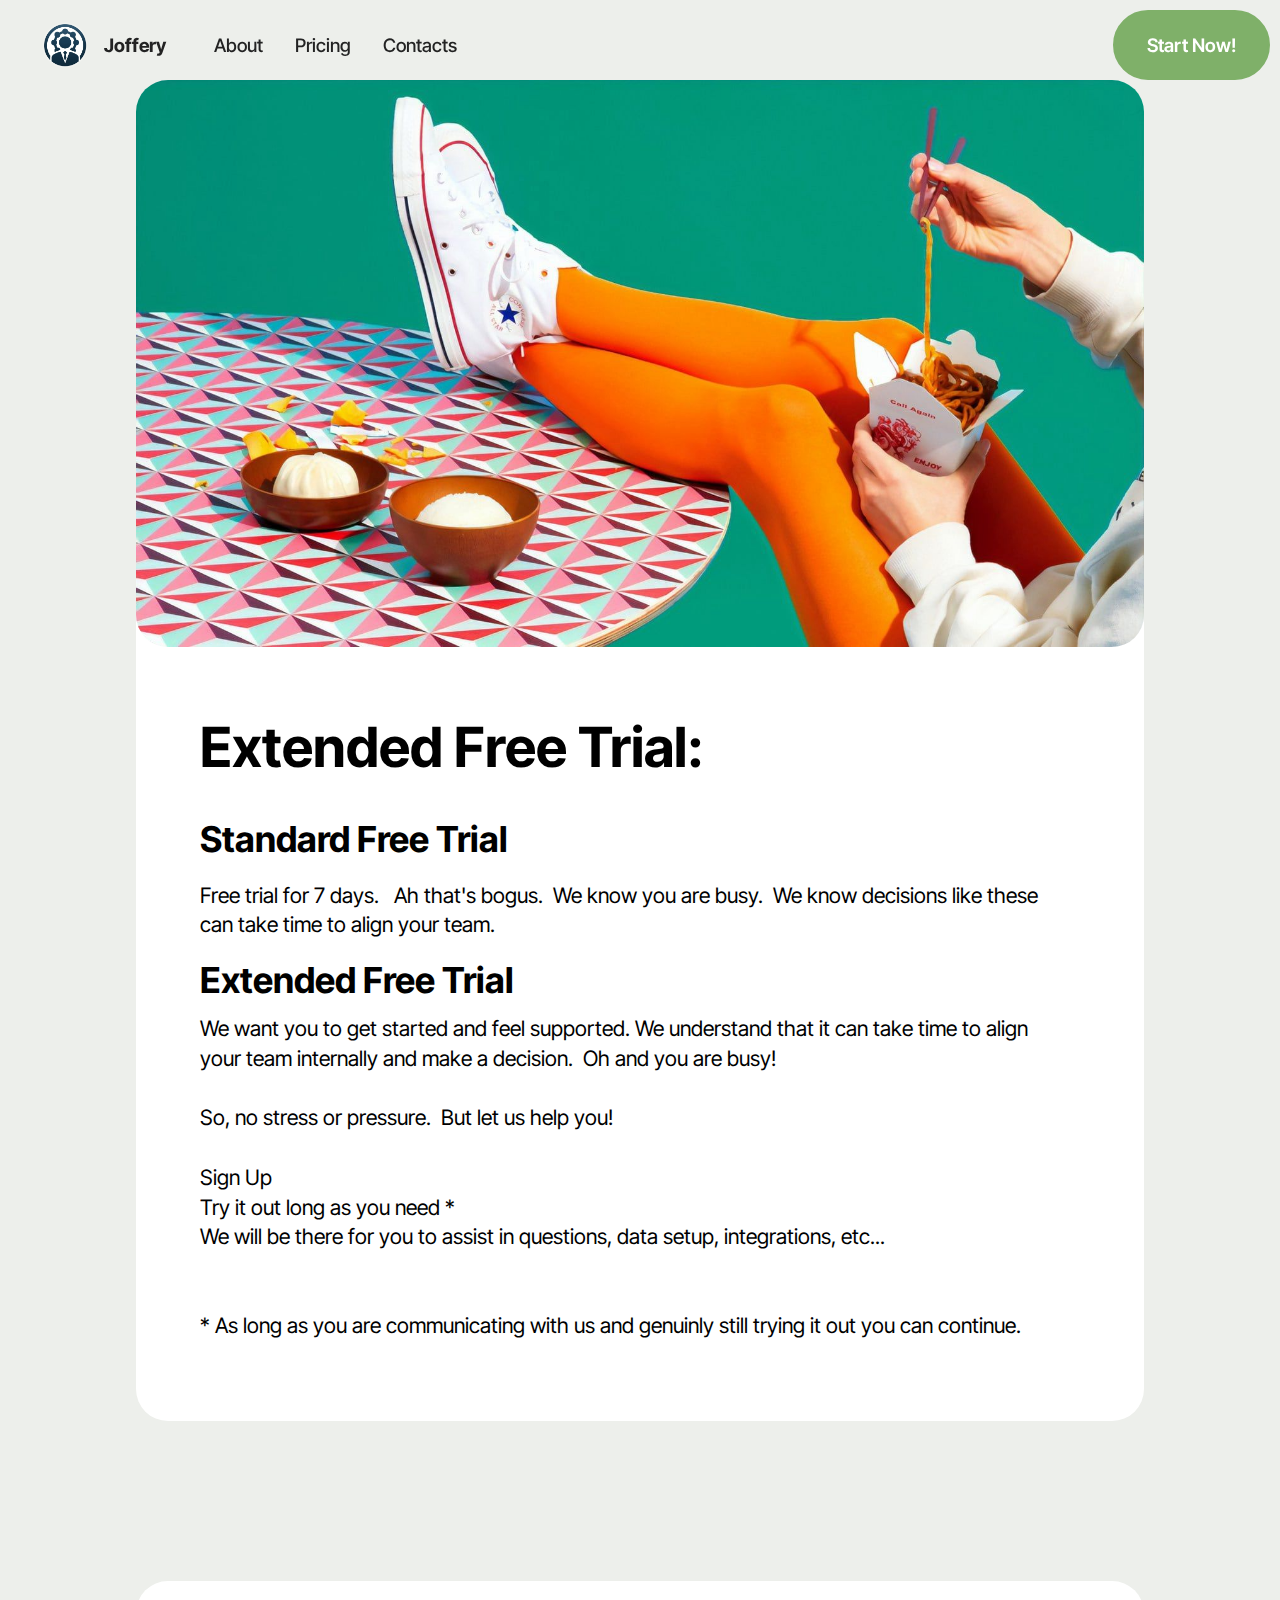
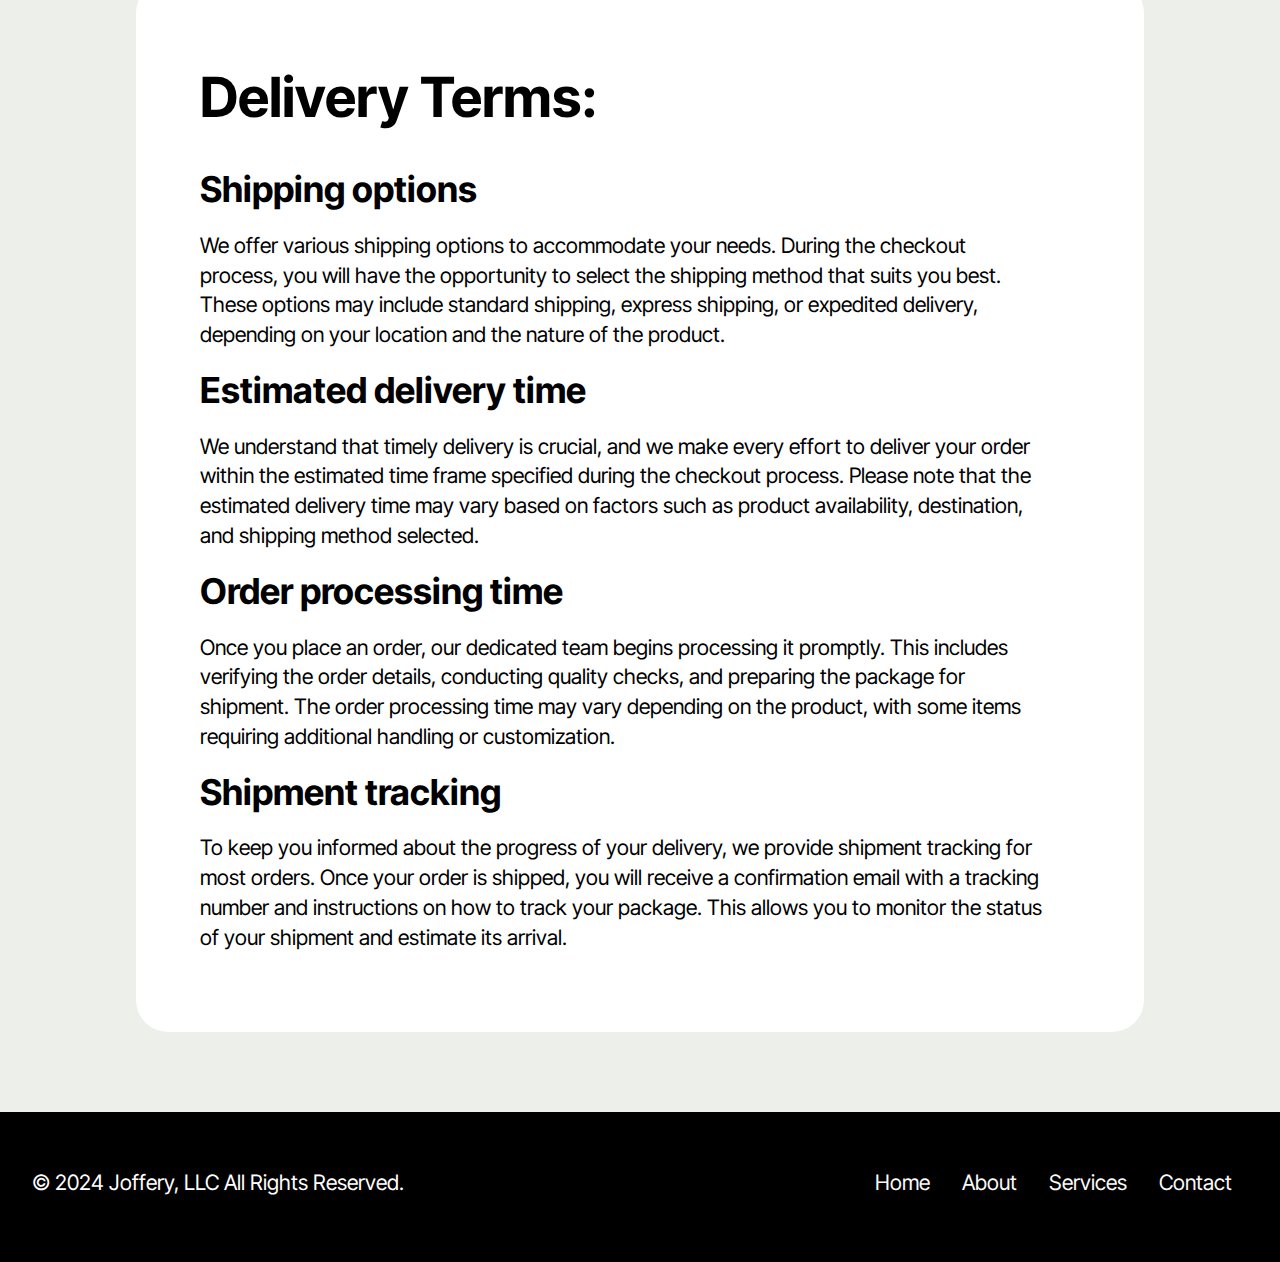
==== docs/page1.html @ 6529d85c "Initial updates" ====
<!DOCTYPE html>
<html  >
<head>
  <!-- Site made with Mobirise Website Builder v5.9.17, https://mobirise.com -->
  <meta charset="UTF-8">
  <meta http-equiv="X-UA-Compatible" content="IE=edge">
  <meta name="generator" content="Mobirise v5.9.17, mobirise.com">
  <meta name="viewport" content="width=device-width, initial-scale=1, minimum-scale=1">
  <link rel="shortcut icon" href="assets/images/dalle-2024-03-20-15.28.56-a-standalone-icon-for-joffery-a-bizops-platform-that-symbolizes-business-operations.-the-icon-should-be-simple-and-abstract-suitable-for-use-acros2.webp" type="image/x-icon">
  <meta name="description" content="">
  
  
  <title>ExtendedFreeTrial</title>
  <link rel="stylesheet" href="assets/web/assets/mobirise-icons2/mobirise2.css">
  <link rel="stylesheet" href="assets/bootstrap/css/bootstrap.min.css">
  <link rel="stylesheet" href="assets/bootstrap/css/bootstrap-grid.min.css">
  <link rel="stylesheet" href="assets/bootstrap/css/bootstrap-reboot.min.css">
  <link rel="stylesheet" href="assets/dropdown/css/style.css">
  <link rel="stylesheet" href="assets/theme/css/style.css">
  <link rel="preload" href="https://fonts.googleapis.com/css2?family=Inter+Tight:wght@400;700&display=swap&display=swap" as="style" onload="this.onload=null;this.rel='stylesheet'">
  <noscript><link rel="stylesheet" href="https://fonts.googleapis.com/css2?family=Inter+Tight:wght@400;700&display=swap&display=swap"></noscript>
  <link rel="preload" as="style" href="assets/mobirise/css/mbr-additional.css?v=NHfcPw"><link rel="stylesheet" href="assets/mobirise/css/mbr-additional.css?v=NHfcPw" type="text/css">

  
  
  

</head>
<body>
  
  <section data-bs-version="5.1" class="menu menu6 cid-u7oiiQqboV" once="menu" id="menu06-b">
	

	<nav class="navbar navbar-dropdown opacityScroll navbar-fixed-top navbar-expand-lg">
		<div class="container">
			<div class="navbar-brand">
				<span class="navbar-logo">
					<a href="https://joffery.com">
						<img src="assets/images/dalle-2024-03-20-15.28.56-a-standalone-icon-for-joffery-a-bizops-platform-that-symbolizes-business-operations.-the-icon-should-be-simple-and-abstract-suitable-for-use-acros2.webp" alt="Joffery" style="height: 2.9rem;">
					</a>
				</span>
				<span class="navbar-caption-wrap"><a class="navbar-caption text-black text-primary display-4" href="index.html">Joffery</a></span>
			</div>
			<button class="navbar-toggler" type="button" data-toggle="collapse" data-bs-toggle="collapse" data-target="#navbarSupportedContent" data-bs-target="#navbarSupportedContent" aria-controls="navbarNavAltMarkup" aria-expanded="false" aria-label="Toggle navigation">
				<div class="hamburger">
					<span></span>
					<span></span>
					<span></span>
					<span></span>
				</div>
			</button>
			<div class="collapse navbar-collapse opacityScroll" id="navbarSupportedContent">
				<ul class="navbar-nav nav-dropdown" data-app-modern-menu="true"><li class="nav-item">
						<a class="nav-link link text-black display-4" href="https://mobiri.se">About</a>
					</li>
					<li class="nav-item">
						<a class="nav-link link text-black text-primary display-4" href="index.html#pricing-cards-1-u77b7h7Nn2" aria-expanded="false">Pricing</a>
					</li>
					<li class="nav-item">
						<a class="nav-link link text-black display-4" href="https://mobiri.se">Contacts</a>
					</li></ul>
				
				<div class="navbar-buttons mbr-section-btn">
					<a class="btn btn-primary display-4" href="https://mobiri.se"> Start Now!</a>
				</div>
			</div>
		</div>
	</nav>
</section>

<section data-bs-version="5.1" class="article8 cid-u7FJ09YDfr" id="article08-d">
  

  
  
  <div class="container">
    <div class="row justify-content-center">
      <div class="card col-md-12 col-lg-10">
        <div class="card-wrapper">
          <div class="image-wrapper d-flex justify-content-center mb-4">
            <img src="assets/images/11.jpg" alt="Mobirise Website Builder">
          </div>
          <div class="card-content-text">
            <h3 class="card-title mbr-fonts-style mbr-white mt-3 mb-4 display-2">
            <strong>Extended Free Trial:</strong>
          </h3>
          <div class="row card-box align-left">
            <div class="item features-without-image col-12">
              <div class="item-wrapper">
                <h4 class="mbr-section-subtitle mbr-fonts-style mb-3 display-5">
                  <strong>Standard Free Trial</strong></h4>
                <p class="mbr-text mbr-fonts-style display-7">Free trial for 7 days.&nbsp; &nbsp;Ah that's bogus.&nbsp; We know you are busy.&nbsp; We know decisions like these can take time to align your team.</p>
              </div>
            </div>
            <div class="item features-without-image col-12">
              <div class="item-wrapper">
                <h4 class="mbr-section-subtitle mbr-fonts-style display-5">
                  <strong>Extended Free Trial</strong></h4>
                <p class="mbr-text mbr-fonts-style display-7">We want you to get started and feel supported. We understand that it can take time to align your team internally and make a decision.&nbsp; Oh and you are busy!<br><br>So, no stress or pressure.&nbsp; But let us help you!<br><br>Sign Up<br>Try it out long as you need *<br>We will be there for you to assist in questions, data setup, integrations, etc...<br><br><br>* As long as you are communicating with us and genuinly still trying it out you can continue.&nbsp;&nbsp;</p>
              </div>
            </div>
            

            
          </div>
          </div>
        </div>
      </div>
    </div>
  </div>
</section>

<section data-bs-version="5.1" class="article07 cid-u7FJb0TTSZ" id="article07-e">
  

  
  
  <div class="container">
    <div class="row justify-content-center">
      <div class="card col-md-12 col-lg-10">
        <div class="card-wrapper">
          <h3 class="card-title mbr-fonts-style mbr-white mt-3 mb-4 display-2">
            <strong>Delivery Terms:</strong>
          </h3>
          <div class="row card-box align-left">
            <div class="item features-without-image col-12">
              <div class="item-wrapper">
                <h4 class="mbr-section-subtitle mbr-fonts-style mb-3 display-5">
                  <strong>Shipping options</strong>
                </h4>
                <p class="mbr-text mbr-fonts-style display-7">
                  We offer various shipping options to accommodate your needs.
                  During the checkout process, you will have the opportunity to
                  select the shipping method that suits you best. These options
                  may include standard shipping, express shipping, or expedited
                  delivery, depending on your location and the nature of the
                  product.
                </p>
              </div>
            </div>
            <div class="item features-without-image col-12">
              <div class="item-wrapper">
                <h4 class="mbr-section-subtitle mbr-fonts-style mb-3 display-5">
                  <strong>Estimated delivery time</strong>
                </h4>
                <p class="mbr-text mbr-fonts-style display-7">
                  We understand that timely delivery is crucial, and we make
                  every effort to deliver your order within the estimated time
                  frame specified during the checkout process. Please note that
                  the estimated delivery time may vary based on factors such as
                  product availability, destination, and shipping method
                  selected.
                </p>
              </div>
            </div>
            <div class="item features-without-image col-12">
              <div class="item-wrapper">
                <h4 class="mbr-section-subtitle mbr-fonts-style mb-3 display-5">
                  <strong>Order processing time</strong>
                </h4>
                <p class="mbr-text mbr-fonts-style display-7">
                  Once you place an order, our dedicated team begins processing
                  it promptly. This includes verifying the order details,
                  conducting quality checks, and preparing the package for
                  shipment. The order processing time may vary depending on the
                  product, with some items requiring additional handling or
                  customization.
                </p>
              </div>
            </div>
            <div class="item features-without-image col-12">
              <div class="item-wrapper">
                <h4 class="mbr-section-subtitle mbr-fonts-style mb-3 display-5">
                  <strong>Shipment tracking</strong>
                </h4>
                <p class="mbr-text mbr-fonts-style display-7">
                  To keep you informed about the progress of your delivery, we
                  provide shipment tracking for most orders. Once your order is
                  shipped, you will receive a confirmation email with a tracking
                  number and instructions on how to track your package. This
                  allows you to monitor the status of your shipment and estimate
                  its arrival.
                </p>
              </div>
            </div>
          </div>
          
        </div>
      </div>
    </div>
  </div>
</section>

<section data-bs-version="5.1" class="footer2 cid-u77b7h9HbF" once="footers" id="footer02-c">
    

    
    

    <div class="container">
        <div class="row">
            <div class="col-12 col-lg-6 center mt-2 mb-3">
                <p class="mbr-fonts-style copyright mb-0 display-7">© 2024 Joffery, LLC All Rights Reserved.</p>
            </div>
            <div class="col-12 col-lg-6 center">
                <div class="row-links mt-2 mb-3">
                    <ul class="row-links-soc">
                        
                        
                        
                        
                    <li class="row-links-soc-item mbr-fonts-style display-7">
                            <a href="#" class="text-white">Home</a>
                        </li><li class="row-links-soc-item mbr-fonts-style display-7">
                            <a href="#" class="text-white">About</a>
                        </li><li class="row-links-soc-item mbr-fonts-style display-7">
                            <a href="#" class="text-white">Services</a>
                        </li><li class="row-links-soc-item mbr-fonts-style display-7">
                            <a href="#" class="text-white">Contact</a>
                        </li></ul>
                </div>
            </div>
        </div>
    </div>
</section>


<script src="assets/bootstrap/js/bootstrap.bundle.min.js"></script>
  <script src="assets/smoothscroll/smooth-scroll.js"></script>
  <script src="assets/ytplayer/index.js"></script>
  <script src="assets/dropdown/js/navbar-dropdown.js"></script>
  <script src="assets/theme/js/script.js"></script>
  
  
  

</body>
</html>
---- docs/assets/web/assets/mobirise-icons2/mobirise2.css ----
@font-face {
  font-family: 'Moririse2';
  font-display: swap;
  src:  url('mobirise2.eot?f2bix4');
  src:  url('mobirise2.eot?f2bix4#iefix') format('embedded-opentype'),
    url('mobirise2.ttf?f2bix4') format('truetype'),
    url('mobirise2.woff?f2bix4') format('woff'),
    url('mobirise2.svg?f2bix4#mobirise2') format('svg');
  font-weight: normal;
  font-style: normal;
}

[class^="mobi-"], [class*=" mobi-"] {
  /* use !important to prevent issues with browser extensions that change fonts */
  font-family: 'Moririse2' !important;
  speak: none;
  font-style: normal;
  font-weight: normal;
  font-variant: normal;
  text-transform: none;
  line-height: 1;

  /* Better Font Rendering =========== */
  -webkit-font-smoothing: antialiased;
  -moz-osx-font-smoothing: grayscale;
}

.mobi-mbri-add-submenu:before {
  content: "\e900";
}
.mobi-mbri-alert:before {
  content: "\e901";
}
.mobi-mbri-align-center:before {
  content: "\e902";
}
.mobi-mbri-align-justify:before {
  content: "\e903";
}
.mobi-mbri-align-left:before {
  content: "\e904";
}
.mobi-mbri-align-right:before {
  content: "\e905";
}
.mobi-mbri-android:before {
  content: "\e906";
}
.mobi-mbri-apple:before {
  content: "\e907";
}
.mobi-mbri-arrow-down:before {
  content: "\e908";
}
.mobi-mbri-arrow-next:before {
  content: "\e909";
}
.mobi-mbri-arrow-prev:before {
  content: "\e90a";
}
.mobi-mbri-arrow-up:before {
  content: "\e90b";
}
.mobi-mbri-bold:before {
  content: "\e90c";
}
.mobi-mbri-bookmark:before {
  content: "\e90d";
}
.mobi-mbri-bootstrap:before {
  content: "\e90e";
}
.mobi-mbri-briefcase:before {
  content: "\e90f";
}
.mobi-mbri-browse:before {
  content: "\e910";
}
.mobi-mbri-bulleted-list:before {
  content: "\e911";
}
.mobi-mbri-calendar:before {
  content: "\e912";
}
.mobi-mbri-camera:before {
  content: "\e913";
}
.mobi-mbri-cart-add:before {
  content: "\e914";
}
.mobi-mbri-cart-full:before {
  content: "\e915";
}
.mobi-mbri-cash:before {
  content: "\e916";
}
.mobi-mbri-change-style:before {
  content: "\e917";
}
.mobi-mbri-chat:before {
  content: "\e918";
}
.mobi-mbri-clock:before {
  content: "\e919";
}
.mobi-mbri-close:before {
  content: "\e91a";
}
.mobi-mbri-cloud:before {
  content: "\e91b";
}
.mobi-mbri-code:before {
  content: "\e91c";
}
.mobi-mbri-contact-form:before {
  content: "\e91d";
}
.mobi-mbri-credit-card:before {
  content: "\e91e";
}
.mobi-mbri-cursor-click:before {
  content: "\e91f";
}
.mobi-mbri-cust-feedback:before {
  content: "\e920";
}
.mobi-mbri-database:before {
  content: "\e921";
}
.mobi-mbri-delivery:before {
  content: "\e922";
}
.mobi-mbri-desktop:before {
  content: "\e923";
}
.mobi-mbri-devices:before {
  content: "\e924";
}
.mobi-mbri-down:before {
  content: "\e925";
}
.mobi-mbri-download-2:before {
  content: "\e926";
}
.mobi-mbri-download:before {
  content: "\e927";
}
.mobi-mbri-drag-n-drop-2:before {
  content: "\e928";
}
.mobi-mbri-drag-n-drop:before {
  content: "\e929";
}
.mobi-mbri-edit-2:before {
  content: "\e92a";
}
.mobi-mbri-edit:before {
  content: "\e92b";
}
.mobi-mbri-error:before {
  content: "\e92c";
}
.mobi-mbri-extension:before {
  content: "\e92d";
}
.mobi-mbri-features:before {
  content: "\e92e";
}
.mobi-mbri-file:before {
  content: "\e92f";
}
.mobi-mbri-flag:before {
  content: "\e930";
}
.mobi-mbri-folder:before {
  content: "\e931";
}
.mobi-mbri-gift:before {
  content: "\e932";
}
.mobi-mbri-github:before {
  content: "\e933";
}
.mobi-mbri-globe-2:before {
  content: "\e934";
}
.mobi-mbri-globe:before {
  content: "\e935";
}
.mobi-mbri-growing-chart:before {
  content: "\e936";
}
.mobi-mbri-hearth:before {
  content: "\e937";
}
.mobi-mbri-help:before {
  content: "\e938";
}
.mobi-mbri-home:before {
  content: "\e939";
}
.mobi-mbri-hot-cup:before {
  content: "\e93a";
}
.mobi-mbri-idea:before {
  content: "\e93b";
}
.mobi-mbri-image-gallery:before {
  content: "\e93c";
}
.mobi-mbri-image-slider:before {
  content: "\e93d";
}
.mobi-mbri-info:before {
  content: "\e93e";
}
.mobi-mbri-italic:before {
  content: "\e93f";
}
.mobi-mbri-key:before {
  content: "\e940";
}
.mobi-mbri-laptop:before {
  content: "\e941";
}
.mobi-mbri-layers:before {
  content: "\e942";
}
.mobi-mbri-left-right:before {
  content: "\e943";
}
.mobi-mbri-left:before {
  content: "\e944";
}
.mobi-mbri-letter:before {
  content: "\e945";
}
.mobi-mbri-like:before {
  content: "\e946";
}
.mobi-mbri-link:before {
  content: "\e947";
}
.mobi-mbri-lock:before {
  content: "\e948";
}
.mobi-mbri-login:before {
  content: "\e949";
}
.mobi-mbri-logout:before {
  content: "\e94a";
}
.mobi-mbri-magic-stick:before {
  content: "\e94b";
}
.mobi-mbri-map-pin:before {
  content: "\e94c";
}
.mobi-mbri-menu:before {
  content: "\e94d";
}
.mobi-mbri-mobile-2:before {
  content: "\e94e";
}
.mobi-mbri-mobile-horizontal:before {
  content: "\e94f";
}
.mobi-mbri-mobile:before {
  content: "\e950";
}
.mobi-mbri-mobirise:before {
  content: "\e951";
}
.mobi-mbri-more-horizontal:before {
  content: "\e952";
}
.mobi-mbri-more-vertical:before {
  content: "\e953";
}
.mobi-mbri-music:before {
  content: "\e954";
}
.mobi-mbri-new-file:before {
  content: "\e955";
}
.mobi-mbri-numbered-list:before {
  content: "\e956";
}
.mobi-mbri-opened-folder:before {
  content: "\e957";
}
.mobi-mbri-pages:before {
  content: "\e958";
}
.mobi-mbri-paper-plane:before {
  content: "\e959";
}
.mobi-mbri-paperclip:before {
  content: "\e95a";
}
.mobi-mbri-phone:before {
  content: "\e95b";
}
.mobi-mbri-photo:before {
  content: "\e95c";
}
.mobi-mbri-photos:before {
  content: "\e95d";
}
.mobi-mbri-pin:before {
  content: "\e95e";
}
.mobi-mbri-play:before {
  content: "\e95f";
}
.mobi-mbri-plus:before {
  content: "\e960";
}
.mobi-mbri-preview:before {
  content: "\e961";
}
.mobi-mbri-print:before {
  content: "\e962";
}
.mobi-mbri-protect:before {
  content: "\e963";
}
.mobi-mbri-question:before {
  content: "\e964";
}
.mobi-mbri-quote-left:before {
  content: "\e965";
}
.mobi-mbri-quote-right:before {
  content: "\e966";
}
.mobi-mbri-redo:before {
  content: "\e967";
}
.mobi-mbri-refresh:before {
  content: "\e968";
}
.mobi-mbri-responsive-2:before {
  content: "\e969";
}
.mobi-mbri-responsive:before {
  content: "\e96a";
}
.mobi-mbri-right:before {
  content: "\e96b";
}
.mobi-mbri-rocket:before {
  content: "\e96c";
}
.mobi-mbri-sad-face:before {
  content: "\e96d";
}
.mobi-mbri-sale:before {
  content: "\e96e";
}
.mobi-mbri-save:before {
  content: "\e96f";
}
.mobi-mbri-search:before {
  content: "\e970";
}
.mobi-mbri-setting-2:before {
  content: "\e971";
}
.mobi-mbri-setting-3:before {
  content: "\e972";
}
.mobi-mbri-setting:before {
  content: "\e973";
}
.mobi-mbri-share:before {
  content: "\e974";
}
.mobi-mbri-shopping-bag:before {
  content: "\e975";
}
.mobi-mbri-shopping-basket:before {
  content: "\e976";
}
.mobi-mbri-shopping-cart:before {
  content: "\e977";
}
.mobi-mbri-sites:before {
  content: "\e978";
}
.mobi-mbri-smile-face:before {
  content: "\e979";
}
.mobi-mbri-speed:before {
  content: "\e97a";
}
.mobi-mbri-star:before {
  content: "\e97b";
}
.mobi-mbri-success:before {
  content: "\e97c";
}
.mobi-mbri-sun:before {
  content: "\e97d";
}
.mobi-mbri-sun2:before {
  content: "\e97e";
}
.mobi-mbri-tablet-vertical:before {
  content: "\e97f";
}
.mobi-mbri-tablet:before {
  content: "\e980";
}
.mobi-mbri-target:before {
  content: "\e981";
}
.mobi-mbri-timer:before {
  content: "\e982";
}
.mobi-mbri-to-ftp:before {
  content: "\e983";
}
.mobi-mbri-to-local-drive:before {
  content: "\e984";
}
.mobi-mbri-touch-swipe:before {
  content: "\e985";
}
.mobi-mbri-touch:before {
  content: "\e986";
}
.mobi-mbri-trash:before {
  content: "\e987";
}
.mobi-mbri-underline:before {
  content: "\e988";
}
.mobi-mbri-undo:before {
  content: "\e989";
}
.mobi-mbri-unlink:before {
  content: "\e98a";
}
.mobi-mbri-unlock:before {
  content: "\e98b";
}
.mobi-mbri-up-down:before {
  content: "\e98c";
}
.mobi-mbri-up:before {
  content: "\e98d";
}
.mobi-mbri-update:before {
  content: "\e98e";
}
.mobi-mbri-upload-2:before {
  content: "\e98f";
}
.mobi-mbri-upload:before {
  content: "\e990";
}
.mobi-mbri-user-2:before {
  content: "\e991";
}
.mobi-mbri-user:before {
  content: "\e992";
}
.mobi-mbri-users:before {
  content: "\e993";
}
.mobi-mbri-video-play:before {
  content: "\e994";
}
.mobi-mbri-video:before {
  content: "\e995";
}
.mobi-mbri-watch:before {
  content: "\e996";
}
.mobi-mbri-website-theme-2:before {
  content: "\e997";
}
.mobi-mbri-website-theme:before {
  content: "\e998";
}
.mobi-mbri-wifi:before {
  content: "\e999";
}
.mobi-mbri-windows:before {
  content: "\e99a";
}
.mobi-mbri-zoom-in:before {
  content: "\e99b";
}
.mobi-mbri-zoom-out:before {
  content: "\e99c";
}
---- docs/assets/dropdown/css/style.css ----
.navbar-dropdown {
  left: 0;
  padding: 0;
  position: absolute;
  right: 0;
  top: 0;
  transition: all 0.45s ease;
  z-index: 1030;
  background: #282828; }
  .navbar-dropdown .navbar-logo {
    margin-right: 0.8rem;
    transition: margin 0.3s ease-in-out;
    vertical-align: middle; }
    .navbar-dropdown .navbar-logo img {
      height: 3.125rem;
      transition: all 0.3s ease-in-out; }
    .navbar-dropdown .navbar-logo.mbr-iconfont {
      font-size: 3.125rem;
      line-height: 3.125rem; }
  .navbar-dropdown .navbar-caption {
    font-weight: 700;
    white-space: normal;
    vertical-align: -4px;
    line-height: 3.125rem !important; }
    .navbar-dropdown .navbar-caption, .navbar-dropdown .navbar-caption:hover {
      color: inherit;
      text-decoration: none; }
  .navbar-dropdown .mbr-iconfont + .navbar-caption {
    vertical-align: -1px; }
  .navbar-dropdown.navbar-fixed-top {
    position: fixed; }
  .navbar-dropdown .navbar-brand span {
    vertical-align: -4px; }
  .navbar-dropdown.bg-color.transparent {
    background: none; }
  .navbar-dropdown.navbar-short .navbar-brand {
    padding: 0.625rem 0; }
    .navbar-dropdown.navbar-short .navbar-brand span {
      vertical-align: -1px; }
  .navbar-dropdown.navbar-short .navbar-caption {
    line-height: 2.375rem !important;
    vertical-align: -2px; }
  .navbar-dropdown.navbar-short .navbar-logo {
    margin-right: 0.5rem; }
    .navbar-dropdown.navbar-short .navbar-logo img {
      height: 2.375rem; }
    .navbar-dropdown.navbar-short .navbar-logo.mbr-iconfont {
      font-size: 2.375rem;
      line-height: 2.375rem; }
  .navbar-dropdown.navbar-short .mbr-table-cell {
    height: 3.625rem; }
  .navbar-dropdown .navbar-close {
    left: 0.6875rem;
    position: fixed;
    top: 0.75rem;
    z-index: 1000; }
  .navbar-dropdown .hamburger-icon {
    content: "";
    display: inline-block;
    vertical-align: middle;
    width: 16px;
    -webkit-box-shadow: 0 -6px 0 1px #282828,0 0 0 1px #282828,0 6px 0 1px #282828;
    -moz-box-shadow: 0 -6px 0 1px #282828,0 0 0 1px #282828,0 6px 0 1px #282828;
    box-shadow: 0 -6px 0 1px #282828,0 0 0 1px #282828,0 6px 0 1px #282828; }

.dropdown-menu .dropdown-toggle[data-toggle="dropdown-submenu"]::after {
  border-bottom: 0.35em solid transparent;
  border-left: 0.35em solid;
  border-right: 0;
  border-top: 0.35em solid transparent;
  margin-left: 0.3rem; }

.dropdown-menu .dropdown-item:focus {
  outline: 0; }

.nav-dropdown {
  font-size: 0.75rem;
  font-weight: 500;
  height: auto !important; }
  .nav-dropdown .nav-btn {
    padding-left: 1rem; }
  .nav-dropdown .link {
    margin: .667em 1.667em;
    font-weight: 500;
    padding: 0;
    transition: color .2s ease-in-out; }
    .nav-dropdown .link.dropdown-toggle {
      margin-right: 2.583em; }
      .nav-dropdown .link.dropdown-toggle::after {
        margin-left: .25rem;
        border-top: 0.35em solid;
        border-right: 0.35em solid transparent;
        border-left: 0.35em solid transparent;
        border-bottom: 0; }
      .nav-dropdown .link.dropdown-toggle[aria-expanded="true"] {
        margin: 0;
        padding: 0.667em 3.263em  0.667em 1.667em; }
  .nav-dropdown .link::after,
  .nav-dropdown .dropdown-item::after {
    color: inherit; }
  .nav-dropdown .btn {
    font-size: 0.75rem;
    font-weight: 700;
    letter-spacing: 0;
    margin-bottom: 0;
    padding-left: 1.25rem;
    padding-right: 1.25rem; }
  .nav-dropdown .dropdown-menu {
    border-radius: 0;
    border: 0;
    left: 0;
    margin: 0;
    padding-bottom: 1.25rem;
    padding-top: 1.25rem;
    position: relative; }
  .nav-dropdown .dropdown-submenu {
    margin-left: 0.125rem;
    top: 0; }
  .nav-dropdown .dropdown-item {
    font-weight: 500;
    line-height: 2;
    padding: 0.3846em 4.615em 0.3846em 1.5385em;
    position: relative;
    transition: color .2s ease-in-out, background-color .2s ease-in-out; }
    .nav-dropdown .dropdown-item::after {
      margin-top: -0.3077em;
      position: absolute;
      right: 1.1538em;
      top: 50%; }
    .nav-dropdown .dropdown-item:focus, .nav-dropdown .dropdown-item:hover {
      background: none; }

@media (max-width: 767px) {
  .nav-dropdown.navbar-toggleable-sm {
    bottom: 0;
    display: none;
    left: 0;
    overflow-x: hidden;
    position: fixed;
    top: 0;
    transform: translateX(-100%);
    -ms-transform: translateX(-100%);
    -webkit-transform: translateX(-100%);
    width: 18.75rem;
    z-index: 999; } }
.nav-dropdown.navbar-toggleable-xl {
  bottom: 0;
  display: none;
  left: 0;
  overflow-x: hidden;
  position: fixed;
  top: 0;
  transform: translateX(-100%);
  -ms-transform: translateX(-100%);
  -webkit-transform: translateX(-100%);
  width: 18.75rem;
  z-index: 999; }

.nav-dropdown-sm {
  display: block !important;
  overflow-x: hidden;
  overflow: auto;
  padding-top: 3.875rem; }
  .nav-dropdown-sm::after {
    content: "";
    display: block;
    height: 3rem;
    width: 100%; }
  .nav-dropdown-sm.collapse.in ~ .navbar-close {
    display: block !important; }
  .nav-dropdown-sm.collapsing, .nav-dropdown-sm.collapse.in {
    transform: translateX(0);
    -ms-transform: translateX(0);
    -webkit-transform: translateX(0);
    transition: all 0.25s ease-out;
    -webkit-transition: all 0.25s ease-out;
    background: #282828; }
  .nav-dropdown-sm.collapsing[aria-expanded="false"] {
    transform: translateX(-100%);
    -ms-transform: translateX(-100%);
    -webkit-transform: translateX(-100%); }
  .nav-dropdown-sm .nav-item {
    display: block;
    margin-left: 0 !important;
    padding-left: 0; }
  .nav-dropdown-sm .link,
  .nav-dropdown-sm .dropdown-item {
    border-top: 1px dotted rgba(255, 255, 255, 0.1);
    font-size: 0.8125rem;
    line-height: 1.6;
    margin: 0 !important;
    padding: 0.875rem 2.4rem 0.875rem 1.5625rem !important;
    position: relative;
    white-space: normal; }
    .nav-dropdown-sm .link:focus, .nav-dropdown-sm .link:hover,
    .nav-dropdown-sm .dropdown-item:focus,
    .nav-dropdown-sm .dropdown-item:hover {
      background: rgba(0, 0, 0, 0.2) !important;
      color: #c0a375; }
  .nav-dropdown-sm .nav-btn {
    position: relative;
    padding: 1.5625rem 1.5625rem 0 1.5625rem; }
    .nav-dropdown-sm .nav-btn::before {
      border-top: 1px dotted rgba(255, 255, 255, 0.1);
      content: "";
      left: 0;
      position: absolute;
      top: 0;
      width: 100%; }
    .nav-dropdown-sm .nav-btn + .nav-btn {
      padding-top: 0.625rem; }
      .nav-dropdown-sm .nav-btn + .nav-btn::before {
        display: none; }
  .nav-dropdown-sm .btn {
    padding: 0.625rem 0; }
  .nav-dropdown-sm .dropdown-toggle[data-toggle="dropdown-submenu"]::after {
    margin-left: .25rem;
    border-top: 0.35em solid;
    border-right: 0.35em solid transparent;
    border-left: 0.35em solid transparent;
    border-bottom: 0; }
  .nav-dropdown-sm .dropdown-toggle[data-toggle="dropdown-submenu"][aria-expanded="true"]::after {
    border-top: 0;
    border-right: 0.35em solid transparent;
    border-left: 0.35em solid transparent;
    border-bottom: 0.35em solid; }
  .nav-dropdown-sm .dropdown-menu {
    margin: 0;
    padding: 0;
    position: relative;
    top: 0;
    left: 0;
    width: 100%;
    border: 0;
    float: none;
    border-radius: 0;
    background: none; }
  .nav-dropdown-sm .dropdown-submenu {
    left: 100%;
    margin-left: 0.125rem;
    margin-top: -1.25rem;
    top: 0; }

.navbar-toggleable-sm .nav-dropdown .dropdown-menu {
  position: absolute; }

.navbar-toggleable-sm .nav-dropdown .dropdown-submenu {
  left: 100%;
  margin-left: 0.125rem;
  margin-top: -1.25rem;
  top: 0; }

.navbar-toggleable-sm.opened .nav-dropdown .dropdown-menu {
  position: relative; }

.navbar-toggleable-sm.opened .nav-dropdown .dropdown-submenu {
  left: 0;
  margin-left: 00rem;
  margin-top: 0rem;
  top: 0; }

.is-builder .nav-dropdown.collapsing {
  transition: none !important; }
---- docs/assets/theme/css/style.css ----
@charset "UTF-8";
section {
  background-color: #ffffff;
}

body {
  font-style: normal;
  line-height: 1.5;
  font-weight: 400;
  color: #232323;
  position: relative;
}

button {
  background-color: transparent;
  border-color: transparent;
}

.embla__button,
.carousel-control {
  background-color: #edefea !important;
  opacity: 0.8 !important;
  color: #464845 !important;
  border-color: #edefea !important;
}

.carousel .close,
.modalWindow .close {
  background-color: #edefea !important;
  color: #464845 !important;
  border-color: #edefea !important;
  opacity: 0.8 !important;
}

.carousel .close:hover,
.modalWindow .close:hover {
  opacity: 1 !important;
}

.carousel-indicators li {
  background-color: #edefea !important;
  border: 2px solid #464845 !important;
}

.carousel-indicators li:hover,
.carousel-indicators li:active {
  opacity: 0.8 !important;
}

.embla__button:hover,
.carousel-control:hover {
  background-color: #edefea !important;
  opacity: 1 !important;
}

.modalWindow-video-container {
  height: 80%;
}

section,
.container,
.container-fluid {
  position: relative;
  word-wrap: break-word;
}

a.mbr-iconfont:hover {
  text-decoration: none;
}

.article .lead p,
.article .lead ul,
.article .lead ol,
.article .lead pre,
.article .lead blockquote {
  margin-bottom: 0;
}

a {
  font-style: normal;
  font-weight: 400;
  cursor: pointer;
}
a, a:hover {
  text-decoration: none;
}

.mbr-section-title {
  font-style: normal;
  line-height: 1.3;
}

.mbr-section-subtitle {
  line-height: 1.3;
}

.mbr-text {
  font-style: normal;
  line-height: 1.7;
}

h1,
h2,
h3,
h4,
h5,
h6,
.display-1,
.display-2,
.display-4,
.display-5,
.display-7,
span,
p,
a {
  line-height: 1;
  word-break: break-word;
  word-wrap: break-word;
  font-weight: 400;
}

b,
strong {
  font-weight: bold;
}

input:-webkit-autofill, input:-webkit-autofill:hover, input:-webkit-autofill:focus, input:-webkit-autofill:active {
  transition-delay: 9999s;
  -webkit-transition-property: background-color, color;
  transition-property: background-color, color;
}

textarea[type=hidden] {
  display: none;
}

section {
  background-position: 50% 50%;
  background-repeat: no-repeat;
  background-size: cover;
}
section .mbr-background-video,
section .mbr-background-video-preview {
  position: absolute;
  bottom: 0;
  left: 0;
  right: 0;
  top: 0;
}

.hidden {
  visibility: hidden;
}

.mbr-z-index20 {
  z-index: 20;
}

/*! Base colors */
.mbr-white {
  color: #ffffff;
}

.mbr-black {
  color: #111111;
}

.mbr-bg-white {
  background-color: #ffffff;
}

.mbr-bg-black {
  background-color: #000000;
}

/*! Text-aligns */
.align-left {
  text-align: left;
}

.align-center {
  text-align: center;
}

.align-right {
  text-align: right;
}

/*! Font-weight  */
.mbr-light {
  font-weight: 300;
}

.mbr-regular {
  font-weight: 400;
}

.mbr-semibold {
  font-weight: 500;
}

.mbr-bold {
  font-weight: 700;
}

/*! Media  */
.media-content {
  flex-basis: 100%;
}

.media-container-row {
  display: flex;
  flex-direction: row;
  flex-wrap: wrap;
  justify-content: center;
  align-content: center;
  align-items: start;
}
.media-container-row .media-size-item {
  width: 400px;
}

.media-container-column {
  display: flex;
  flex-direction: column;
  flex-wrap: wrap;
  justify-content: center;
  align-content: center;
  align-items: stretch;
}
.media-container-column > * {
  width: 100%;
}

@media (min-width: 992px) {
  .media-container-row {
    flex-wrap: nowrap;
  }
}
figure {
  margin-bottom: 0;
  overflow: hidden;
}

figure[mbr-media-size] {
  transition: width 0.1s;
}

img,
iframe {
  display: block;
  width: 100%;
}

.card {
  background-color: transparent;
  border: none;
}

.card-box {
  width: 100%;
}

.card-img {
  text-align: center;
  flex-shrink: 0;
  -webkit-flex-shrink: 0;
}

.media {
  max-width: 100%;
  margin: 0 auto;
}

.mbr-figure {
  align-self: center;
}

.media-container > div {
  max-width: 100%;
}

.mbr-figure img,
.card-img img {
  width: 100%;
}

@media (max-width: 991px) {
  .media-size-item {
    width: auto !important;
  }
  .media {
    width: auto;
  }
  .mbr-figure {
    width: 100% !important;
  }
}
/*! Buttons */
.mbr-section-btn {
  margin-left: -0.6rem;
  margin-right: -0.6rem;
  font-size: 0;
}

.btn {
  font-weight: 600;
  border-width: 1px;
  font-style: normal;
  margin: 0.6rem 0.6rem;
  white-space: normal;
  transition: all 0.2s ease-in-out;
  display: inline-flex;
  align-items: center;
  justify-content: center;
  word-break: break-word;
}

.btn-sm {
  font-weight: 600;
  letter-spacing: 0px;
  transition: all 0.3s ease-in-out;
}

.btn-md {
  font-weight: 600;
  letter-spacing: 0px;
  transition: all 0.3s ease-in-out;
}

.btn-lg {
  font-weight: 600;
  letter-spacing: 0px;
  transition: all 0.3s ease-in-out;
}

.btn-form {
  margin: 0;
}
.btn-form:hover {
  cursor: pointer;
}

nav .mbr-section-btn {
  margin-left: 0rem;
  margin-right: 0rem;
}

/*! Btn icon margin */
.btn .mbr-iconfont,
.btn.btn-sm .mbr-iconfont {
  order: 1;
  cursor: pointer;
  margin-left: 0.5rem;
  vertical-align: sub;
}

.btn.btn-md .mbr-iconfont,
.btn.btn-md .mbr-iconfont {
  margin-left: 0.8rem;
}

.mbr-regular {
  font-weight: 400;
}

.mbr-semibold {
  font-weight: 500;
}

.mbr-bold {
  font-weight: 700;
}

[type=submit] {
  -webkit-appearance: none;
}

/*! Full-screen */
.mbr-fullscreen .mbr-overlay {
  min-height: 100vh;
}

.mbr-fullscreen {
  display: flex;
  display: -moz-flex;
  display: -ms-flex;
  display: -o-flex;
  align-items: center;
  min-height: 100vh;
  padding-top: 3rem;
  padding-bottom: 3rem;
}

/*! Map */
.map {
  height: 25rem;
  position: relative;
}
.map iframe {
  width: 100%;
  height: 100%;
}

/*! Scroll to top arrow */
.mbr-arrow-up {
  bottom: 25px;
  right: 90px;
  position: fixed;
  text-align: right;
  z-index: 5000;
  color: #ffffff;
  font-size: 22px;
}

.mbr-arrow-up a {
  background: rgba(0, 0, 0, 0.2);
  border-radius: 50%;
  color: #fff;
  display: inline-block;
  height: 60px;
  width: 60px;
  border: 2px solid #fff;
  outline-style: none !important;
  position: relative;
  text-decoration: none;
  transition: all 0.3s ease-in-out;
  cursor: pointer;
  text-align: center;
}
.mbr-arrow-up a:hover {
  background-color: rgba(0, 0, 0, 0.4);
}
.mbr-arrow-up a i {
  line-height: 60px;
}

.mbr-arrow-up-icon {
  display: block;
  color: #fff;
}

.mbr-arrow-up-icon::before {
  content: "›";
  display: inline-block;
  font-family: serif;
  font-size: 22px;
  line-height: 1;
  font-style: normal;
  position: relative;
  top: 6px;
  left: -4px;
  transform: rotate(-90deg);
}

/*! Arrow Down */
.mbr-arrow {
  position: absolute;
  bottom: 45px;
  left: 50%;
  width: 60px;
  height: 60px;
  cursor: pointer;
  background-color: rgba(80, 80, 80, 0.5);
  border-radius: 50%;
  transform: translateX(-50%);
}
@media (max-width: 767px) {
  .mbr-arrow {
    display: none;
  }
}
.mbr-arrow > a {
  display: inline-block;
  text-decoration: none;
  outline-style: none;
  animation: arrowdown 1.7s ease-in-out infinite;
  color: #ffffff;
}
.mbr-arrow > a > i {
  position: absolute;
  top: -2px;
  left: 15px;
  font-size: 2rem;
}

#scrollToTop a i::before {
  content: "";
  position: absolute;
  display: block;
  border-bottom: 2.5px solid #fff;
  border-left: 2.5px solid #fff;
  width: 27.8%;
  height: 27.8%;
  left: 50%;
  top: 51%;
  transform: translateY(-30%) translateX(-50%) rotate(135deg);
}

@keyframes arrowdown {
  0% {
    transform: translateY(0px);
  }
  50% {
    transform: translateY(-5px);
  }
  100% {
    transform: translateY(0px);
  }
}
@media (max-width: 500px) {
  .mbr-arrow-up {
    left: 0;
    right: 0;
    text-align: center;
  }
}
/*Gradients animation*/
@keyframes gradient-animation {
  from {
    background-position: 0% 100%;
    animation-timing-function: ease-in-out;
  }
  to {
    background-position: 100% 0%;
    animation-timing-function: ease-in-out;
  }
}
.bg-gradient {
  background-size: 200% 200%;
  animation: gradient-animation 5s infinite alternate;
  -webkit-animation: gradient-animation 5s infinite alternate;
}

.menu .navbar-brand {
  display: -webkit-flex;
}
.menu .navbar-brand span {
  display: flex;
  display: -webkit-flex;
}
.menu .navbar-brand .navbar-caption-wrap {
  display: -webkit-flex;
}
.menu .navbar-brand .navbar-logo img {
  display: -webkit-flex;
  width: auto;
}
@media (min-width: 768px) and (max-width: 991px) {
  .menu .navbar-toggleable-sm .navbar-nav {
    display: -ms-flexbox;
  }
}
@media (max-width: 991px) {
  .menu .navbar-collapse {
    max-height: 93.5vh;
  }
  .menu .navbar-collapse.show {
    overflow: auto;
  }
}
@media (min-width: 992px) {
  .menu .navbar-nav.nav-dropdown {
    display: -webkit-flex;
  }
  .menu .navbar-toggleable-sm .navbar-collapse {
    display: -webkit-flex !important;
  }
  .menu .collapsed .navbar-collapse {
    max-height: 93.5vh;
  }
  .menu .collapsed .navbar-collapse.show {
    overflow: auto;
  }
}
@media (max-width: 767px) {
  .menu .navbar-collapse {
    max-height: 80vh;
  }
}

.nav-link .mbr-iconfont {
  margin-right: 0.5rem;
}

.navbar {
  display: -webkit-flex;
  -webkit-flex-wrap: wrap;
  -webkit-align-items: center;
  -webkit-justify-content: space-between;
}

.navbar-collapse {
  -webkit-flex-basis: 100%;
  -webkit-flex-grow: 1;
  -webkit-align-items: center;
}

.nav-dropdown .link {
  padding: 0.667em 1.667em !important;
  margin: 0 !important;
}

.nav {
  display: -webkit-flex;
  -webkit-flex-wrap: wrap;
}

.row {
  display: -webkit-flex;
  -webkit-flex-wrap: wrap;
}

.justify-content-center {
  -webkit-justify-content: center;
}

.form-inline {
  display: -webkit-flex;
}

.card-wrapper {
  -webkit-flex: 1;
}

.carousel-control {
  z-index: 10;
  display: -webkit-flex;
}

.carousel-controls {
  display: -webkit-flex;
}

.media {
  display: -webkit-flex;
}

.form-group:focus {
  outline: none;
}

.jq-selectbox__select {
  padding: 7px 0;
  position: relative;
}

.jq-selectbox__dropdown {
  overflow: hidden;
  border-radius: 10px;
  position: absolute;
  top: 100%;
  left: 0 !important;
  width: 100% !important;
}

.jq-selectbox__trigger-arrow {
  right: 0;
  transform: translateY(-50%);
}

.jq-selectbox li {
  padding: 1.07em 0.5em;
}

input[type=range] {
  padding-left: 0 !important;
  padding-right: 0 !important;
}

.modal-dialog,
.modal-content {
  height: 100%;
}

.modal-dialog .carousel-inner {
  height: calc(100vh - 1.75rem);
}
@media (max-width: 575px) {
  .modal-dialog .carousel-inner {
    height: calc(100vh - 1rem);
  }
}

.carousel-item {
  text-align: center;
}

.carousel-item img {
  margin: auto;
}

.navbar-toggler {
  align-self: flex-start;
  padding: 0.25rem 0.75rem;
  font-size: 1.25rem;
  line-height: 1;
  background: transparent;
  border: 1px solid transparent;
  border-radius: 0.25rem;
}

.navbar-toggler:focus,
.navbar-toggler:hover {
  text-decoration: none;
  box-shadow: none;
}

.navbar-toggler-icon {
  display: inline-block;
  width: 1.5em;
  height: 1.5em;
  vertical-align: middle;
  content: "";
  background: no-repeat center center;
  background-size: 100% 100%;
}

.navbar-toggler-left {
  position: absolute;
  left: 1rem;
}

.navbar-toggler-right {
  position: absolute;
  right: 1rem;
}

.card-img {
  width: auto;
}

.menu .navbar.collapsed:not(.beta-menu) {
  flex-direction: column;
}

.carousel-item.active,
.carousel-item-next,
.carousel-item-prev {
  display: flex;
}

.note-air-layout .dropup .dropdown-menu,
.note-air-layout .navbar-fixed-bottom .dropdown .dropdown-menu {
  bottom: initial !important;
}

html,
body {
  height: auto;
  min-height: 100vh;
}

.dropup .dropdown-toggle::after {
  display: none;
}

.form-asterisk {
  font-family: initial;
  position: absolute;
  top: -2px;
  font-weight: normal;
}

.form-control-label {
  position: relative;
  cursor: pointer;
  margin-bottom: 0.357em;
  padding: 0;
}

.alert {
  color: #ffffff;
  border-radius: 0;
  border: 0;
  font-size: 1.1rem;
  line-height: 1.5;
  margin-bottom: 1.875rem;
  padding: 1.25rem;
  position: relative;
  text-align: center;
}
.alert.alert-form::after {
  background-color: inherit;
  bottom: -7px;
  content: "";
  display: block;
  height: 14px;
  left: 50%;
  margin-left: -7px;
  position: absolute;
  transform: rotate(45deg);
  width: 14px;
}

.form-control {
  background-color: #ffffff;
  background-clip: border-box;
  color: #232323;
  line-height: 1rem !important;
  height: auto;
  padding: 1.2rem 2rem;
  transition: border-color 0.25s ease 0s;
  border: 1px solid transparent !important;
  border-radius: 4px;
  box-shadow: rgba(0, 0, 0, 0.07) 0px 1px 1px 0px, rgba(0, 0, 0, 0.07) 0px 1px 3px 0px, rgba(0, 0, 0, 0.03) 0px 0px 0px 1px;
}
.form-active .form-control:invalid {
  border-color: red;
}

.row > * {
  padding-right: 1rem;
  padding-left: 1rem;
}

form .row {
  margin-left: -0.6rem;
  margin-right: -0.6rem;
}
form .row [class*=col] {
  padding-left: 0.6rem;
  padding-right: 0.6rem;
}

form .mbr-section-btn {
  padding-left: 0.6rem;
  padding-right: 0.6rem;
}

form .form-check-input {
  margin-top: 0.5;
}

textarea.form-control {
  line-height: 1.5rem !important;
}

.form-group {
  margin-bottom: 1.2rem;
}

.form-control,
form .btn {
  min-height: 48px;
}

.gdpr-block label span.textGDPR input[name=gdpr] {
  top: 7px;
}

.form-control:focus {
  box-shadow: none;
}

:focus {
  outline: none;
}

.mbr-overlay {
  background-color: #000;
  bottom: 0;
  left: 0;
  opacity: 0.5;
  position: absolute;
  right: 0;
  top: 0;
  z-index: 0;
  pointer-events: none;
}

blockquote {
  font-style: italic;
  padding: 3rem;
  font-size: 1.09rem;
  position: relative;
  border-left: 3px solid;
}

ul,
ol,
pre,
blockquote {
  margin-bottom: 2.3125rem;
}

.mt-4 {
  margin-top: 2rem !important;
}

.mb-4 {
  margin-bottom: 2rem !important;
}

.container,
.container-fluid {
  padding-left: 16px;
  padding-right: 16px;
}

.row {
  margin-left: -16px;
  margin-right: -16px;
}
.row > [class*=col] {
  padding-left: 16px;
  padding-right: 16px;
}

@media (min-width: 992px) {
  .container-fluid {
    padding-left: 32px;
    padding-right: 32px;
  }
}
@media (max-width: 991px) {
  .mbr-container {
    padding-left: 16px;
    padding-right: 16px;
  }
}
.app-video-wrapper > img {
  opacity: 1;
}

.app-video-wrapper {
  background: transparent;
}

.item {
  position: relative;
}

.dropdown-menu .dropdown-menu {
  left: 100%;
}

.dropdown-item + .dropdown-menu {
  display: none;
}

.dropdown-item:hover + .dropdown-menu,
.dropdown-menu:hover {
  display: block;
}

@media (min-aspect-ratio: 16/9) {
  .mbr-video-foreground {
    height: 300% !important;
    top: -100% !important;
  }
}
@media (max-aspect-ratio: 16/9) {
  .mbr-video-foreground {
    width: 300% !important;
    left: -100% !important;
  }
}.engine {
	position: absolute;
	text-indent: -2400px;
	text-align: center;
	padding: 0;
	top: 0;
	left: -2400px;
}
---- docs/assets/mobirise/css/mbr-additional.css ----
.btn {
  border-width: 2px;
}
img,
.card-wrap,
.card-wrapper,
.video-wrapper,
.mbr-figure iframe,
.google-map iframe,
.slide-content,
.plan,
.card,
.item-wrapper {
  border-radius: 2rem !important;
}
.video-wrapper {
  overflow: hidden;
}
body {
  background-color: #edeff3;
}
body {
  font-family: Inter Tight;
}
.display-1 {
  font-family: 'Inter Tight', sans-serif;
  font-size: 5rem;
  line-height: 1;
}
.display-1 > .mbr-iconfont {
  font-size: 6.25rem;
}
.display-2 {
  font-family: 'Inter Tight', sans-serif;
  font-size: 4rem;
  line-height: 1;
}
.display-2 > .mbr-iconfont {
  font-size: 5rem;
}
.display-4 {
  font-family: 'Inter Tight', sans-serif;
  font-size: 1.2rem;
  line-height: 1.5;
}
.display-4 > .mbr-iconfont {
  font-size: 1.5rem;
}
.display-5 {
  font-family: 'Inter Tight', sans-serif;
  font-size: 2.5rem;
  line-height: 1.5;
}
.display-5 > .mbr-iconfont {
  font-size: 3.125rem;
}
.display-7 {
  font-family: 'Inter Tight', sans-serif;
  font-size: 1.4rem;
  line-height: 1.3;
}
.display-7 > .mbr-iconfont {
  font-size: 1.75rem;
}
/* ---- Fluid typography for mobile devices ---- */
/* 1.4 - font scale ratio ( bootstrap == 1.42857 ) */
/* 100vw - current viewport width */
/* (48 - 20)  48 == 48rem == 768px, 20 == 20rem == 320px(minimal supported viewport) */
/* 0.65 - min scale variable, may vary */
@media (max-width: 992px) {
  .display-1 {
    font-size: 4rem;
  }
}
@media (max-width: 768px) {
  .display-1 {
    font-size: 3.5rem;
    font-size: calc( 2.4rem + (5 - 2.4) * ((100vw - 20rem) / (48 - 20)));
    line-height: calc( 1.1 * (2.4rem + (5 - 2.4) * ((100vw - 20rem) / (48 - 20))));
  }
  .display-2 {
    font-size: 3.2rem;
    font-size: calc( 2.05rem + (4 - 2.05) * ((100vw - 20rem) / (48 - 20)));
    line-height: calc( 1.3 * (2.05rem + (4 - 2.05) * ((100vw - 20rem) / (48 - 20))));
  }
  .display-4 {
    font-size: 0.96rem;
    font-size: calc( 1.07rem + (1.2 - 1.07) * ((100vw - 20rem) / (48 - 20)));
    line-height: calc( 1.4 * (1.07rem + (1.2 - 1.07) * ((100vw - 20rem) / (48 - 20))));
  }
  .display-5 {
    font-size: 2rem;
    font-size: calc( 1.525rem + (2.5 - 1.525) * ((100vw - 20rem) / (48 - 20)));
    line-height: calc( 1.4 * (1.525rem + (2.5 - 1.525) * ((100vw - 20rem) / (48 - 20))));
  }
  .display-7 {
    font-size: 1.12rem;
    font-size: calc( 1.14rem + (1.4 - 1.14) * ((100vw - 20rem) / (48 - 20)));
    line-height: calc( 1.4 * (1.14rem + (1.4 - 1.14) * ((100vw - 20rem) / (48 - 20))));
  }
}
@media (min-width: 992px) and (max-width: 1400px) {
  .display-1 {
    font-size: 3.5rem;
    font-size: calc( 2.4rem + (5 - 2.4) * ((100vw - 62rem) / (87 - 62)));
    line-height: calc( 1.1 * (2.4rem + (5 - 2.4) * ((100vw - 62rem) / (87 - 62))));
  }
  .display-2 {
    font-size: 3.2rem;
    font-size: calc( 2.05rem + (4 - 2.05) * ((100vw - 62rem) / (87 - 62)));
    line-height: calc( 1.3 * (2.05rem + (4 - 2.05) * ((100vw - 62rem) / (87 - 62))));
  }
  .display-4 {
    font-size: 0.96rem;
    font-size: calc( 1.07rem + (1.2 - 1.07) * ((100vw - 62rem) / (87 - 62)));
    line-height: calc( 1.4 * (1.07rem + (1.2 - 1.07) * ((100vw - 62rem) / (87 - 62))));
  }
  .display-5 {
    font-size: 2rem;
    font-size: calc( 1.525rem + (2.5 - 1.525) * ((100vw - 62rem) / (87 - 62)));
    line-height: calc( 1.4 * (1.525rem + (2.5 - 1.525) * ((100vw - 62rem) / (87 - 62))));
  }
  .display-7 {
    font-size: 1.12rem;
    font-size: calc( 1.14rem + (1.4 - 1.14) * ((100vw - 62rem) / (87 - 62)));
    line-height: calc( 1.4 * (1.14rem + (1.4 - 1.14) * ((100vw - 62rem) / (87 - 62))));
  }
}
/* Buttons */
.btn {
  padding: 1.25rem 2rem;
  border-radius: 4px;
}
@media (max-width: 767px) {
  .btn {
    padding: 0.75rem 1.5rem;
  }
}
.btn-sm {
  padding: 0.6rem 1.2rem;
  border-radius: 4px;
}
.btn-md {
  padding: 0.6rem 1.2rem;
  border-radius: 4px;
}
.btn-lg {
  padding: 1.25rem 2rem;
  border-radius: 4px;
}
.bg-primary {
  background-color: #7fb069 !important;
}
.bg-success {
  background-color: #24c279 !important;
}
.bg-info {
  background-color: #0cb8da !important;
}
.bg-warning {
  background-color: #e6ad00 !important;
}
.bg-danger {
  background-color: #c42231 !important;
}
.btn-primary,
.btn-primary:active {
  background-color: #7fb069 !important;
  border-color: #7fb069 !important;
  color: #ffffff !important;
  box-shadow: none;
}
.btn-primary:hover,
.btn-primary:focus,
.btn-primary.focus,
.btn-primary.active {
  color: inherit;
  background-color: #9cc28a !important;
  border-color: #9cc28a !important;
  box-shadow: none;
}
.btn-primary.disabled,
.btn-primary:disabled {
  color: #ffffff !important;
  background-color: #9cc28a !important;
  border-color: #9cc28a !important;
}
.btn-secondary,
.btn-secondary:active {
  background-color: #ecc84d !important;
  border-color: #ecc84d !important;
  color: #ffffff !important;
  box-shadow: none;
}
.btn-secondary:hover,
.btn-secondary:focus,
.btn-secondary.focus,
.btn-secondary.active {
  color: inherit;
  background-color: #f1d67b !important;
  border-color: #f1d67b !important;
  box-shadow: none;
}
.btn-secondary.disabled,
.btn-secondary:disabled {
  color: #ffffff !important;
  background-color: #f1d67b !important;
  border-color: #f1d67b !important;
}
.btn-info,
.btn-info:active {
  background-color: #0cb8da !important;
  border-color: #0cb8da !important;
  color: #ffffff !important;
  box-shadow: none;
}
.btn-info:hover,
.btn-info:focus,
.btn-info.focus,
.btn-info.active {
  color: inherit;
  background-color: #26d1f3 !important;
  border-color: #26d1f3 !important;
  box-shadow: none;
}
.btn-info.disabled,
.btn-info:disabled {
  color: #ffffff !important;
  background-color: #26d1f3 !important;
  border-color: #26d1f3 !important;
}
.btn-success,
.btn-success:active {
  background-color: #24c279 !important;
  border-color: #24c279 !important;
  color: #ffffff !important;
  box-shadow: none;
}
.btn-success:hover,
.btn-success:focus,
.btn-success.focus,
.btn-success.active {
  color: inherit;
  background-color: #3edb92 !important;
  border-color: #3edb92 !important;
  box-shadow: none;
}
.btn-success.disabled,
.btn-success:disabled {
  color: #ffffff !important;
  background-color: #3edb92 !important;
  border-color: #3edb92 !important;
}
.btn-warning,
.btn-warning:active {
  background-color: #e6ad00 !important;
  border-color: #e6ad00 !important;
  color: #ffffff !important;
  box-shadow: none;
}
.btn-warning:hover,
.btn-warning:focus,
.btn-warning.focus,
.btn-warning.active {
  color: inherit;
  background-color: #ffc61a !important;
  border-color: #ffc61a !important;
  box-shadow: none;
}
.btn-warning.disabled,
.btn-warning:disabled {
  color: #ffffff !important;
  background-color: #ffc61a !important;
  border-color: #ffc61a !important;
}
.btn-danger,
.btn-danger:active {
  background-color: #c42231 !important;
  border-color: #c42231 !important;
  color: #ffffff !important;
  box-shadow: none;
}
.btn-danger:hover,
.btn-danger:focus,
.btn-danger.focus,
.btn-danger.active {
  color: inherit;
  background-color: #dd3c4b !important;
  border-color: #dd3c4b !important;
  box-shadow: none;
}
.btn-danger.disabled,
.btn-danger:disabled {
  color: #ffffff !important;
  background-color: #dd3c4b !important;
  border-color: #dd3c4b !important;
}
.btn-white,
.btn-white:active {
  background-color: #eff0ec !important;
  border-color: #eff0ec !important;
  color: #757b62 !important;
  box-shadow: none;
}
.btn-white:hover,
.btn-white:focus,
.btn-white.focus,
.btn-white.active {
  color: inherit;
  background-color: #ffffff !important;
  border-color: #ffffff !important;
  box-shadow: none;
}
.btn-white.disabled,
.btn-white:disabled {
  color: #757b62 !important;
  background-color: #ffffff !important;
  border-color: #ffffff !important;
}
.btn-black,
.btn-black:active {
  background-color: #232323 !important;
  border-color: #232323 !important;
  color: #ffffff !important;
  box-shadow: none;
}
.btn-black:hover,
.btn-black:focus,
.btn-black.focus,
.btn-black.active {
  color: inherit;
  background-color: #3d3d3d !important;
  border-color: #3d3d3d !important;
  box-shadow: none;
}
.btn-black.disabled,
.btn-black:disabled {
  color: #ffffff !important;
  background-color: #3d3d3d !important;
  border-color: #3d3d3d !important;
}
.btn-primary-outline,
.btn-primary-outline:active {
  background-color: transparent !important;
  border-color: #7fb069;
  color: #7fb069;
}
.btn-primary-outline:hover,
.btn-primary-outline:focus,
.btn-primary-outline.focus,
.btn-primary-outline.active {
  color: #567f43 !important;
  background-color: transparent !important;
  border-color: #567f43 !important;
  box-shadow: none !important;
}
.btn-primary-outline.disabled,
.btn-primary-outline:disabled {
  color: #ffffff !important;
  background-color: #7fb069 !important;
  border-color: #7fb069 !important;
}
.btn-secondary-outline,
.btn-secondary-outline:active {
  background-color: transparent !important;
  border-color: #ecc84d;
  color: #ecc84d;
}
.btn-secondary-outline:hover,
.btn-secondary-outline:focus,
.btn-secondary-outline.focus,
.btn-secondary-outline.active {
  color: #cca316 !important;
  background-color: transparent !important;
  border-color: #cca316 !important;
  box-shadow: none !important;
}
.btn-secondary-outline.disabled,
.btn-secondary-outline:disabled {
  color: #ffffff !important;
  background-color: #ecc84d !important;
  border-color: #ecc84d !important;
}
.btn-info-outline,
.btn-info-outline:active {
  background-color: transparent !important;
  border-color: #0cb8da;
  color: #0cb8da;
}
.btn-info-outline:hover,
.btn-info-outline:focus,
.btn-info-outline.focus,
.btn-info-outline.active {
  color: #077388 !important;
  background-color: transparent !important;
  border-color: #077388 !important;
  box-shadow: none !important;
}
.btn-info-outline.disabled,
.btn-info-outline:disabled {
  color: #ffffff !important;
  background-color: #0cb8da !important;
  border-color: #0cb8da !important;
}
.btn-success-outline,
.btn-success-outline:active {
  background-color: transparent !important;
  border-color: #24c279;
  color: #24c279;
}
.btn-success-outline:hover,
.btn-success-outline:focus,
.btn-success-outline.focus,
.btn-success-outline.active {
  color: #16794b !important;
  background-color: transparent !important;
  border-color: #16794b !important;
  box-shadow: none !important;
}
.btn-success-outline.disabled,
.btn-success-outline:disabled {
  color: #ffffff !important;
  background-color: #24c279 !important;
  border-color: #24c279 !important;
}
.btn-warning-outline,
.btn-warning-outline:active {
  background-color: transparent !important;
  border-color: #e6ad00;
  color: #e6ad00;
}
.btn-warning-outline:hover,
.btn-warning-outline:focus,
.btn-warning-outline.focus,
.btn-warning-outline.active {
  color: #8f6c00 !important;
  background-color: transparent !important;
  border-color: #8f6c00 !important;
  box-shadow: none !important;
}
.btn-warning-outline.disabled,
.btn-warning-outline:disabled {
  color: #ffffff !important;
  background-color: #e6ad00 !important;
  border-color: #e6ad00 !important;
}
.btn-danger-outline,
.btn-danger-outline:active {
  background-color: transparent !important;
  border-color: #c42231;
  color: #c42231;
}
.btn-danger-outline:hover,
.btn-danger-outline:focus,
.btn-danger-outline.focus,
.btn-danger-outline.active {
  color: #7a151f !important;
  background-color: transparent !important;
  border-color: #7a151f !important;
  box-shadow: none !important;
}
.btn-danger-outline.disabled,
.btn-danger-outline:disabled {
  color: #ffffff !important;
  background-color: #c42231 !important;
  border-color: #c42231 !important;
}
.btn-black-outline,
.btn-black-outline:active {
  background-color: transparent !important;
  border-color: #232323;
  color: #232323;
}
.btn-black-outline:hover,
.btn-black-outline:focus,
.btn-black-outline.focus,
.btn-black-outline.active {
  color: #000000 !important;
  background-color: transparent !important;
  border-color: #000000 !important;
  box-shadow: none !important;
}
.btn-black-outline.disabled,
.btn-black-outline:disabled {
  color: #ffffff !important;
  background-color: #232323 !important;
  border-color: #232323 !important;
}
.btn-white-outline,
.btn-white-outline:active {
  background-color: transparent !important;
  border-color: #fafafa;
  color: #fafafa;
}
.btn-white-outline:hover,
.btn-white-outline:focus,
.btn-white-outline.focus,
.btn-white-outline.active {
  color: #cfcfcf !important;
  background-color: transparent !important;
  border-color: #cfcfcf !important;
  box-shadow: none !important;
}
.btn-white-outline.disabled,
.btn-white-outline:disabled {
  color: #7a7a7a !important;
  background-color: #fafafa !important;
  border-color: #fafafa !important;
}
.text-primary {
  color: #7fb069 !important;
}
.text-secondary {
  color: #ecc84d !important;
}
.text-success {
  color: #24c279 !important;
}
.text-info {
  color: #0cb8da !important;
}
.text-warning {
  color: #e6ad00 !important;
}
.text-danger {
  color: #c42231 !important;
}
.text-white {
  color: #fafafa !important;
}
.text-black {
  color: #232323 !important;
}
a.text-primary:hover,
a.text-primary:focus,
a.text-primary.active {
  color: #4f753e !important;
}
a.text-secondary:hover,
a.text-secondary:focus,
a.text-secondary.active {
  color: #bf9814 !important;
}
a.text-success:hover,
a.text-success:focus,
a.text-success.active {
  color: #146c43 !important;
}
a.text-info:hover,
a.text-info:focus,
a.text-info.active {
  color: #076679 !important;
}
a.text-warning:hover,
a.text-warning:focus,
a.text-warning.active {
  color: #806000 !important;
}
a.text-danger:hover,
a.text-danger:focus,
a.text-danger.active {
  color: #6d131b !important;
}
a.text-white:hover,
a.text-white:focus,
a.text-white.active {
  color: #c7c7c7 !important;
}
a.text-black:hover,
a.text-black:focus,
a.text-black.active {
  color: #000000 !important;
}
a[class*="text-"]:not(.nav-link):not(.dropdown-item):not([role]):not(.navbar-caption) {
  position: relative;
  background-image: transparent;
  background-size: 10000px 2px;
  background-repeat: no-repeat;
  background-position: 0px 1.2em;
  background-position: -10000px 1.2em;
}
a[class*="text-"]:not(.nav-link):not(.dropdown-item):not([role]):not(.navbar-caption):hover {
  transition: background-position 2s ease-in-out;
  background-image: linear-gradient(currentColor 50%, currentColor 50%);
  background-position: 0px 1.2em;
}
.nav-tabs .nav-link.active {
  color: #7fb069;
}
.nav-tabs .nav-link:not(.active) {
  color: #232323;
}
.alert-success {
  background-color: #70c770;
}
.alert-info {
  background-color: #0cb8da;
}
.alert-warning {
  background-color: #e6ad00;
}
.alert-danger {
  background-color: #c42231;
}
.mbr-section-btn .btn:not(.btn-form) {
  border-radius: 100px;
}
.mbr-gallery-filter li a {
  border-radius: 100px !important;
}
.mbr-gallery-filter li.active .btn {
  background-color: #7fb069;
  border-color: #7fb069;
  color: #ffffff;
}
.mbr-gallery-filter li.active .btn:focus {
  box-shadow: none;
}
.nav-tabs .nav-link {
  border-radius: 100px !important;
}
a,
a:hover {
  color: #7fb069;
}
.mbr-plan-header.bg-primary .mbr-plan-subtitle,
.mbr-plan-header.bg-primary .mbr-plan-price-desc {
  color: #c6dcbd;
}
.mbr-plan-header.bg-success .mbr-plan-subtitle,
.mbr-plan-header.bg-success .mbr-plan-price-desc {
  color: #7ee7b7;
}
.mbr-plan-header.bg-info .mbr-plan-subtitle,
.mbr-plan-header.bg-info .mbr-plan-price-desc {
  color: #b7f0fb;
}
.mbr-plan-header.bg-warning .mbr-plan-subtitle,
.mbr-plan-header.bg-warning .mbr-plan-price-desc {
  color: #ffecb3;
}
.mbr-plan-header.bg-danger .mbr-plan-subtitle,
.mbr-plan-header.bg-danger .mbr-plan-price-desc {
  color: #e87d87;
}
/* Scroll to top button*/
.scrollToTop_wraper {
  display: none;
}
.form-control {
  font-family: 'Inter Tight', sans-serif;
  font-size: 1.4rem;
  line-height: 1.3;
  font-weight: 400;
  border-radius: 40px !important;
}
.form-control > .mbr-iconfont {
  font-size: 1.75rem;
}
.form-control:hover,
.form-control:focus {
  box-shadow: rgba(0, 0, 0, 0.07) 0px 1px 1px 0px, rgba(0, 0, 0, 0.07) 0px 1px 3px 0px, rgba(0, 0, 0, 0.03) 0px 0px 0px 1px;
  border-color: #7fb069 !important;
}
.form-control:-webkit-input-placeholder {
  font-family: 'Inter Tight', sans-serif;
  font-size: 1.4rem;
  line-height: 1.3;
  font-weight: 400;
}
.form-control:-webkit-input-placeholder > .mbr-iconfont {
  font-size: 1.75rem;
}
blockquote {
  border-color: #7fb069;
}
/* Forms */
.mbr-form .input-group-btn .btn {
  border-radius: 100px !important;
}
.mbr-form .input-group-btn .btn:hover {
  box-shadow: 0 10px 40px 0 rgba(0, 0, 0, 0.2);
}
.mbr-form .input-group-btn button[type="submit"] {
  border-radius: 100px !important;
  padding: 1rem 3rem;
}
.mbr-form .input-group-btn button[type="submit"]:hover {
  box-shadow: 0 10px 40px 0 rgba(0, 0, 0, 0.2);
}
.jq-selectbox li:hover,
.jq-selectbox li.selected {
  background-color: #7fb069;
  color: #ffffff;
}
.jq-number__spin {
  transition: 0.25s ease;
}
.jq-number__spin:hover {
  border-color: #7fb069;
}
.jq-selectbox .jq-selectbox__trigger-arrow,
.jq-number__spin.minus:after,
.jq-number__spin.plus:after {
  transition: 0.4s;
  border-top-color: #232323;
  border-bottom-color: #232323;
}
.jq-selectbox:hover .jq-selectbox__trigger-arrow,
.jq-number__spin.minus:hover:after,
.jq-number__spin.plus:hover:after {
  border-top-color: #7fb069;
  border-bottom-color: #7fb069;
}
.xdsoft_datetimepicker .xdsoft_calendar td.xdsoft_default,
.xdsoft_datetimepicker .xdsoft_calendar td.xdsoft_current,
.xdsoft_datetimepicker .xdsoft_timepicker .xdsoft_time_box > div > div.xdsoft_current {
  color: #000000 !important;
  background-color: #7fb069 !important;
  box-shadow: none !important;
}
.xdsoft_datetimepicker .xdsoft_calendar td:hover,
.xdsoft_datetimepicker .xdsoft_timepicker .xdsoft_time_box > div > div:hover {
  color: #000000 !important;
  background: #ecc84d !important;
  box-shadow: none !important;
}
.lazy-bg {
  background-image: none !important;
}
.lazy-placeholder:not(section),
.lazy-none {
  display: block;
  position: relative;
  padding-bottom: 56.25%;
  width: 100%;
  height: auto;
}
iframe.lazy-placeholder,
.lazy-placeholder:after {
  content: '';
  position: absolute;
  width: 200px;
  height: 200px;
  background: transparent no-repeat center;
  background-size: contain;
  top: 50%;
  left: 50%;
  transform: translateX(-50%) translateY(-50%);
  background-image: url("data:image/svg+xml;charset=UTF-8,%3csvg width='32' height='32' viewBox='0 0 64 64' xmlns='http://www.w3.org/2000/svg' stroke='%237fb069' %3e%3cg fill='none' fill-rule='evenodd'%3e%3cg transform='translate(16 16)' stroke-width='2'%3e%3ccircle stroke-opacity='.5' cx='16' cy='16' r='16'/%3e%3cpath d='M32 16c0-9.94-8.06-16-16-16'%3e%3canimateTransform attributeName='transform' type='rotate' from='0 16 16' to='360 16 16' dur='1s' repeatCount='indefinite'/%3e%3c/path%3e%3c/g%3e%3c/g%3e%3c/svg%3e");
}
section.lazy-placeholder:after {
  opacity: 0.5;
}
body {
  overflow-x: hidden;
}
a {
  transition: color 0.6s;
}
@media (max-width: 1400px) {
  .container {
    max-width: 100%;
  }
}
@media (max-width: 1400px) and (min-width: 768px) {
  .container {
    padding-left: 32px;
    padding-right: 32px;
  }
}
@media (max-width: 1400px) and (min-width: 768px) {
  .container-fluid {
    padding-left: 32px;
    padding-right: 32px;
  }
}
@media (max-width: 767px) {
  .container-fluid {
    padding-left: 16px;
    padding-right: 16px;
  }
}
.cid-u7oiiQqboV {
  z-index: 1000;
  width: 100%;
  position: relative;
}
.cid-u7oiiQqboV .dropdown-item:before {
  font-family: Moririse2 !important;
  content: "\e966";
  display: inline-block;
  width: 0;
  position: absolute;
  left: 1rem;
  top: 0.5rem;
  margin-right: 0.5rem;
  line-height: 1;
  font-size: inherit;
  vertical-align: middle;
  text-align: center;
  overflow: hidden;
  transform: scale(0, 1);
  transition: all 0.25s ease-in-out;
}
@media (max-width: 767px) {
  .cid-u7oiiQqboV .navbar-toggler {
    transform: scale(0.8);
  }
}
.cid-u7oiiQqboV .navbar-brand {
  flex-shrink: 0;
  align-items: center;
  margin-right: 0;
  padding: 10px 0;
  transition: all 0.3s;
  word-break: break-word;
  z-index: 1;
}
.cid-u7oiiQqboV .navbar-brand img {
  max-width: 100%;
  max-height: 100%;
  border-radius: 0px !important;
}
.cid-u7oiiQqboV .navbar-brand .navbar-caption {
  line-height: inherit !important;
}
.cid-u7oiiQqboV .navbar-brand .navbar-logo a {
  outline: none;
}
.cid-u7oiiQqboV .navbar-nav {
  margin: auto;
  margin-left: 0;
}
.cid-u7oiiQqboV .navbar-nav .nav-item {
  padding: 0 !important;
  transition: 0.3s all !important;
}
.cid-u7oiiQqboV .navbar-nav .nav-item .nav-link {
  padding: 16px !important;
  margin: 0 !important;
  border-radius: 1rem !important;
  transition: 0.3s all !important;
}
.cid-u7oiiQqboV .navbar-nav .nav-item .nav-link:hover {
  background-color: rgba(27, 31, 10, 0.06);
}
.cid-u7oiiQqboV .navbar-nav .open .nav-link::after {
  transform: rotate(180deg);
}
@media (min-width: 992px) {
  .cid-u7oiiQqboV .navbar-nav .open .nav-link::before {
    content: "";
    width: 100%;
    height: 20px;
    top: 100%;
    background: transparent;
    position: absolute;
  }
}
.cid-u7oiiQqboV .navbar-nav .dropdown-item {
  padding: 12px !important;
  border-radius: 0.5rem !important;
  margin: 0 8px !important;
  transition: 0.3s all !important;
}
.cid-u7oiiQqboV .navbar-nav .dropdown-item:hover {
  background-color: rgba(27, 31, 10, 0.06);
}
@media (min-width: 992px) {
  .cid-u7oiiQqboV .navbar-nav {
    padding-left: 1.5rem;
  }
}
.cid-u7oiiQqboV .nav-link {
  width: fit-content;
  position: relative;
}
.cid-u7oiiQqboV .navbar-logo {
  padding-left: 2rem;
  margin: 0 !important;
}
@media (max-width: 767px) {
  .cid-u7oiiQqboV .navbar-logo {
    padding-left: 1rem;
  }
}
.cid-u7oiiQqboV .navbar-caption {
  padding-left: 1rem;
  padding-right: 0.5rem;
}
@media (max-width: 767px) {
  .cid-u7oiiQqboV .nav-dropdown {
    padding-bottom: 0.5rem;
  }
}
.cid-u7oiiQqboV .nav-dropdown .link.dropdown-toggle::after {
  margin-left: 0.5rem;
  margin-top: 0.2rem;
  transition: 0.3s all;
}
.cid-u7oiiQqboV .container {
  display: flex;
  height: 90px;
  padding: 0.5rem 0.6rem;
  flex-wrap: nowrap;
  left: 0;
  right: 0;
  -webkit-box-pack: justify;
  -ms-flex-pack: justify;
  justify-content: flex-end;
  -webkit-box-align: center;
  -webkit-align-items: center;
  -ms-flex-align: center;
  align-items: center;
  border-radius: 100vw;
}
@media (max-width: 992px) {
  .cid-u7oiiQqboV .container {
    padding-right: 2rem;
  }
}
@media (max-width: 767px) {
  .cid-u7oiiQqboV .container {
    width: 95%;
    height: 56px !important;
    padding-right: 1rem;
    margin-top: 0rem;
  }
}
.cid-u7oiiQqboV .iconfont-wrapper {
  color: #000000 !important;
  font-size: 1.5rem;
  padding-right: 0.5rem;
}
.cid-u7oiiQqboV .dropdown-menu {
  flex-wrap: wrap;
  flex-direction: column;
  max-width: 100%;
  padding: 12px 4px !important;
  border-radius: 1.5rem;
  transition: 0.3s all !important;
  min-width: auto;
  background: #ffffff;
}
.cid-u7oiiQqboV .nav-item:focus,
.cid-u7oiiQqboV .nav-link:focus {
  outline: none;
}
.cid-u7oiiQqboV .dropdown .dropdown-menu .dropdown-item {
  width: auto;
  transition: all 0.25s ease-in-out;
}
.cid-u7oiiQqboV .dropdown .dropdown-menu .dropdown-item::after {
  right: 0.5rem;
}
.cid-u7oiiQqboV .dropdown .dropdown-menu .dropdown-item .mbr-iconfont {
  margin-right: 0.5rem;
  vertical-align: sub;
}
.cid-u7oiiQqboV .dropdown .dropdown-menu .dropdown-item .mbr-iconfont:before {
  display: inline-block;
  transform: scale(1, 1);
  transition: all 0.25s ease-in-out;
}
.cid-u7oiiQqboV .collapsed .dropdown-menu .dropdown-item:before {
  display: none;
}
.cid-u7oiiQqboV .collapsed .dropdown .dropdown-menu .dropdown-item {
  padding: 0.235em 1.5em 0.235em 1.5em !important;
  transition: none;
  margin: 0 !important;
}
.cid-u7oiiQqboV .navbar {
  min-height: 90px;
  transition: all 0.3s;
  border-bottom: 1px solid transparent;
  background: transparent !important;
  padding: 0 !important;
  border: none !important;
  box-shadow: none !important;
  border-radius: 0 !important;
}
.cid-u7oiiQqboV .navbar.opened {
  transition: all 0.25s;
}
.cid-u7oiiQqboV .navbar .dropdown-item {
  padding: 0.5rem 1.8rem;
}
.cid-u7oiiQqboV .navbar .navbar-logo img {
  width: auto;
}
.cid-u7oiiQqboV .navbar .navbar-collapse {
  z-index: 1;
  justify-content: flex-end;
}
.cid-u7oiiQqboV .navbar.collapsed {
  justify-content: center;
}
.cid-u7oiiQqboV .navbar.collapsed .nav-item .nav-link::before {
  display: none;
}
.cid-u7oiiQqboV .navbar.collapsed.opened .dropdown-menu {
  top: 0;
}
@media (min-width: 992px) {
  .cid-u7oiiQqboV .navbar.collapsed.opened:not(.navbar-short) .navbar-collapse {
    max-height: calc(98.5vh - 2.9rem);
  }
}
.cid-u7oiiQqboV .navbar.collapsed .dropdown-menu .dropdown-submenu {
  left: 0 !important;
}
.cid-u7oiiQqboV .navbar.collapsed .dropdown-menu .dropdown-item:after {
  right: auto;
}
.cid-u7oiiQqboV .navbar.collapsed .dropdown-menu .dropdown-toggle[data-toggle="dropdown-submenu"]:after {
  margin-left: 0.5rem;
  margin-top: 0.2rem;
  border-top: 0.35em solid;
  border-right: 0.35em solid transparent;
  border-left: 0.35em solid transparent;
  border-bottom: 0;
  top: 41%;
}
.cid-u7oiiQqboV .navbar.collapsed ul.navbar-nav li {
  margin: auto;
}
.cid-u7oiiQqboV .navbar.collapsed .dropdown-menu .dropdown-item {
  padding: 0.25rem 1.5rem;
  text-align: center;
}
.cid-u7oiiQqboV .navbar.collapsed .icons-menu {
  padding-left: 0;
  padding-right: 0;
  padding-top: 0.5rem;
  padding-bottom: 0.5rem;
}
@media (max-width: 767px) {
  .cid-u7oiiQqboV .navbar {
    min-height: 72px;
  }
  .cid-u7oiiQqboV .navbar .navbar-logo img {
    height: 2rem !important;
  }
}
@media (max-width: 991px) {
  .cid-u7oiiQqboV .navbar .nav-item .nav-link::before {
    display: none;
  }
  .cid-u7oiiQqboV .navbar.opened .dropdown-menu {
    top: 0;
  }
  .cid-u7oiiQqboV .navbar .dropdown-menu .dropdown-submenu {
    left: 0 !important;
  }
  .cid-u7oiiQqboV .navbar .dropdown-menu .dropdown-item:after {
    right: auto;
  }
  .cid-u7oiiQqboV .navbar .dropdown-menu .dropdown-toggle[data-toggle="dropdown-submenu"]:after {
    margin-left: 0.5rem;
    margin-top: 0.2rem;
    border-top: 0.35em solid;
    border-right: 0.35em solid transparent;
    border-left: 0.35em solid transparent;
    border-bottom: 0;
    top: 40%;
  }
  .cid-u7oiiQqboV .navbar .dropdown-menu .dropdown-item {
    padding: 0.25rem 1.5rem !important;
    text-align: center;
  }
  .cid-u7oiiQqboV .navbar .navbar-brand {
    flex-shrink: initial;
    flex-basis: auto;
    word-break: break-word;
    padding-right: 10px;
  }
  .cid-u7oiiQqboV .navbar .navbar-toggler {
    flex-basis: auto;
  }
  .cid-u7oiiQqboV .navbar .icons-menu {
    padding-left: 0;
    padding-top: 0.5rem;
    padding-bottom: 0.5rem;
  }
}
.cid-u7oiiQqboV .navbar.navbar-short .navbar-logo img {
  height: 2rem;
}
.cid-u7oiiQqboV .dropdown-item.active,
.cid-u7oiiQqboV .dropdown-item:active {
  background-color: transparent;
}
.cid-u7oiiQqboV .navbar-expand-lg .navbar-nav .nav-link {
  padding: 0;
}
.cid-u7oiiQqboV .nav-dropdown .link.dropdown-toggle {
  margin-right: 1.667em;
}
.cid-u7oiiQqboV .nav-dropdown .link.dropdown-toggle[aria-expanded="true"] {
  margin-right: 0;
  padding: 0.667em 1.667em;
}
.cid-u7oiiQqboV .navbar.navbar-expand-lg .dropdown .dropdown-menu {
  background: #ffffff;
}
.cid-u7oiiQqboV .navbar.navbar-expand-lg .dropdown .dropdown-menu .dropdown-submenu {
  margin: 0;
  left: 105%;
  transform: none;
  top: -12px;
}
.cid-u7oiiQqboV .navbar .dropdown.open > .dropdown-menu {
  display: flex;
}
.cid-u7oiiQqboV ul.navbar-nav {
  flex-wrap: wrap;
}
.cid-u7oiiQqboV .navbar-buttons {
  text-align: center;
  min-width: 140px;
}
@media (max-width: 992px) {
  .cid-u7oiiQqboV .navbar-buttons {
    text-align: left;
  }
}
.cid-u7oiiQqboV button.navbar-toggler {
  outline: none;
  width: 31px;
  height: 20px;
  cursor: pointer;
  transition: all 0.2s;
  position: relative;
  align-self: center;
}
.cid-u7oiiQqboV button.navbar-toggler .hamburger span {
  position: absolute;
  right: 0;
  width: 30px;
  height: 2px;
  border-right: 5px;
  background-color: #000000;
}
.cid-u7oiiQqboV button.navbar-toggler .hamburger span:nth-child(1) {
  top: 0;
  transition: all 0.2s;
}
.cid-u7oiiQqboV button.navbar-toggler .hamburger span:nth-child(2) {
  top: 8px;
  transition: all 0.15s;
}
.cid-u7oiiQqboV button.navbar-toggler .hamburger span:nth-child(3) {
  top: 8px;
  transition: all 0.15s;
}
.cid-u7oiiQqboV button.navbar-toggler .hamburger span:nth-child(4) {
  top: 16px;
  transition: all 0.2s;
}
.cid-u7oiiQqboV nav.opened .hamburger span:nth-child(1) {
  top: 8px;
  width: 0;
  opacity: 0;
  right: 50%;
  transition: all 0.2s;
}
.cid-u7oiiQqboV nav.opened .hamburger span:nth-child(2) {
  transform: rotate(45deg);
  transition: all 0.25s;
}
.cid-u7oiiQqboV nav.opened .hamburger span:nth-child(3) {
  transform: rotate(-45deg);
  transition: all 0.25s;
}
.cid-u7oiiQqboV nav.opened .hamburger span:nth-child(4) {
  top: 8px;
  width: 0;
  opacity: 0;
  right: 50%;
  transition: all 0.2s;
}
.cid-u7oiiQqboV .navbar-dropdown {
  padding: 0;
  background-color: #ffffff !important;
  position: fixed;
}
.cid-u7oiiQqboV .opacityScroll {
  background: rgba(255, 255, 255, 0) !important;
}
.cid-u7oiiQqboV a.nav-link {
  display: flex;
  align-items: center;
  justify-content: center;
}
.cid-u7oiiQqboV .icons-menu {
  flex-wrap: nowrap;
  display: flex;
  justify-content: center;
  padding-left: 1rem;
  padding-right: 1rem;
  padding-top: 0.3rem;
  text-align: center;
}
@media (max-width: 992px) {
  .cid-u7oiiQqboV .icons-menu {
    justify-content: flex-start;
    margin-bottom: 0.5rem;
  }
}
@media screen and (-ms-high-contrast: active), (-ms-high-contrast: none) {
  .cid-u7oiiQqboV .navbar {
    height: 70px;
  }
  .cid-u7oiiQqboV .navbar.opened {
    height: auto;
  }
  .cid-u7oiiQqboV .nav-item .nav-link:hover::before {
    width: 175%;
    max-width: calc(100% + 2rem);
    left: -1rem;
  }
}
.cid-u7oiiQqboV .navbar .dropdown > .dropdown-menu {
  display: none;
  width: max-content;
  max-width: 500px !important;
  transform: translateX(-50%);
  top: calc(100% + 20px);
  left: 50%;
}
.cid-u7oiiQqboV .navbar .dropdown > .dropdown-menu .dropdown-item {
  line-height: 1 !important;
}
.cid-u7oiiQqboV .navbar .dropdown > .dropdown-menu .dropdown .dropdown-item {
  align-items: center;
  display: flex;
  height: max-content !important;
  min-height: max-content !important;
}
.cid-u7oiiQqboV .navbar .dropdown > .dropdown-menu .dropdown .dropdown-item::after {
  display: inline-block;
  position: static;
  margin-left: 0.5rem;
  margin-top: 0;
  margin-right: 0;
  margin-bottom: 0;
  transition: 0.3s all;
  transform: rotate(-90deg);
}
.cid-u7oiiQqboV .navbar .dropdown > .dropdown-menu .dropdown.open .dropdown-item::after {
  transform: rotate(0deg);
}
.cid-u7oiiQqboV .mbr-section-btn {
  margin: -0.6rem -0.6rem;
}
.cid-u7oiiQqboV .navbar-toggler {
  margin-left: 12px;
  margin-right: 8px;
  order: 1000;
}
@media (max-width: 991px) {
  .cid-u7oiiQqboV .navbar-brand {
    margin-right: auto;
  }
  .cid-u7oiiQqboV .navbar-collapse {
    z-index: -1 !important;
    position: absolute;
    top: 100%;
    left: 0;
    width: 100%;
    padding: 1rem;
    border-radius: 1.5rem;
    background: #ffffff;
    backdrop-filter: blur(8px);
  }
  .cid-u7oiiQqboV .navbar-nav .nav-item .nav-link::after {
    margin-left: 10px;
  }
  .cid-u7oiiQqboV .navbar-nav .dropdown-item:hover {
    background-color: rgba(27, 31, 10, 0.06);
  }
  .cid-u7oiiQqboV .navbar .dropdown > .dropdown-menu {
    max-width: 100% !important;
    transform: translateX(0);
    top: 10px;
    left: 0;
    padding: 8px !important;
    border-radius: 1rem;
    background-color: rgba(27, 31, 10, 0.04) !important;
  }
  .cid-u7oiiQqboV .navbar .dropdown > .dropdown-menu .dropdown-item {
    padding: 8px !important;
    line-height: 1 !important;
    margin-bottom: 4px !important;
  }
  .cid-u7oiiQqboV .navbar .dropdown > .dropdown-menu .dropdown .dropdown-item {
    align-items: center;
    display: flex;
    height: max-content !important;
    min-height: max-content !important;
  }
  .cid-u7oiiQqboV .navbar .dropdown > .dropdown-menu .dropdown .dropdown-item::after {
    display: inline-block;
    position: static;
    margin-left: 0.5rem;
    margin-top: 0;
    margin-right: 0;
    margin-bottom: 0;
    transition: 0.3s all;
    transform: rotate(0deg);
  }
  .cid-u7oiiQqboV .navbar .dropdown > .dropdown-menu .dropdown.open .dropdown-item::after {
    transform: rotate(180deg);
  }
  .cid-u7oiiQqboV .navbar .dropdown > .dropdown-menu .dropdown-submenu {
    position: static;
    width: 100%;
    max-width: 100% !important;
    transform: translateX(0) !important;
    top: 0;
    left: 0;
    padding: 8px !important;
    border-radius: 1rem;
    background-color: rgba(27, 31, 10, 0.04) !important;
  }
  .cid-u7oiiQqboV .navbar .dropdown.open > .dropdown-menu {
    display: flex !important;
    flex-direction: column;
    align-items: flex-start;
  }
}
@media (max-width: 991px) and (max-width: 767px) {
  .cid-u7oiiQqboV .navbar-collapse {
    left: -0.7rem;
    width: 106%;
    border-radius: 0;
  }
}
@media (max-width: 991px) and (min-width: 768px) and (max-width: 991px) {
  .cid-u7oiiQqboV .navbar-collapse {
    left: 0rem;
    width: 106%;
    border-radius: 0;
  }
}
@media (max-width: 575px) {
  .cid-u7oiiQqboV .navbar-collapse {
    padding: 1rem;
  }
}
.cid-u77AbglFqi {
  display: flex;
  background-color: #7787a5;
}
@media (min-width: 768px) {
  .cid-u77AbglFqi {
    align-items: flex-end;
  }
  .cid-u77AbglFqi .row {
    justify-content: center;
  }
  .cid-u77AbglFqi .content-wrap {
    padding: 1rem 3rem;
  }
}
@media (max-width: 991px) and (min-width: 768px) {
  .cid-u77AbglFqi .content-wrap {
    min-width: 50%;
  }
}
@media (max-width: 767px) {
  .cid-u77AbglFqi {
    -webkit-align-items: center;
    align-items: flex-end;
  }
  .cid-u77AbglFqi .mbr-row {
    -webkit-justify-content: center;
    justify-content: center;
  }
  .cid-u77AbglFqi .content-wrap {
    width: 100%;
  }
}
.cid-u77AbglFqi .mbr-section-title,
.cid-u77AbglFqi .mbr-section-subtitle {
  text-align: center;
}
.cid-u77AbglFqi .mbr-text,
.cid-u77AbglFqi .mbr-section-btn {
  text-align: center;
}
.cid-u77b7h68Ax {
  padding-top: 6rem;
  padding-bottom: 6rem;
  background-color: #ffffff;
}
.cid-u77b7h68Ax .item:focus,
.cid-u77b7h68Ax span:focus {
  outline: none;
}
.cid-u77b7h68Ax .container-fluid {
  padding-left: 0;
  padding-right: 0;
  overflow: hidden;
}
.cid-u77b7h68Ax .content-head {
  max-width: 800px;
}
.cid-u77b7h68Ax .item {
  color: #232323;
  min-height: 90px;
  font-weight: bold;
}
@media (max-width: 768px) {
  .cid-u77b7h68Ax .item {
    min-height: 45px;
  }
}
.cid-u7B6TBPcHY {
  padding-top: 5rem;
  padding-bottom: 6rem;
  background-color: #edefeb;
}
.cid-u7B6TBPcHY .item:focus,
.cid-u7B6TBPcHY span:focus {
  outline: none;
}
.cid-u7B6TBPcHY .item {
  margin-bottom: 2rem;
}
@media (max-width: 767px) {
  .cid-u7B6TBPcHY .item {
    margin-bottom: 1rem;
  }
}
.cid-u7B6TBPcHY .item-content {
  margin-top: 2rem;
  padding: 0 2.25rem 2.25rem;
  display: flex;
  flex-direction: column;
  height: 100%;
}
@media (min-width: 992px) and (max-width: 1200px) {
  .cid-u7B6TBPcHY .item-content {
    padding: 2rem 1.5rem;
    padding-top: 1rem;
    margin-top: 1rem;
  }
}
@media (max-width: 767px) {
  .cid-u7B6TBPcHY .item-content {
    padding: 2rem 1.5rem;
    padding-top: 1rem;
    margin-top: 1rem;
  }
}
.cid-u7B6TBPcHY .item-wrapper {
  position: relative;
  background: #ffffff;
  height: 100%;
  display: flex;
  flex-flow: column nowrap;
}
.cid-u7B6TBPcHY .item-wrapper .item-footer {
  margin-top: auto;
}
.cid-u7B6TBPcHY .mbr-section-title {
  color: #000000;
  text-align: center;
}
.cid-u7B6TBPcHY .mbr-text,
.cid-u7B6TBPcHY .item .mbr-section-btn {
  text-align: center;
}
.cid-u7B6TBPcHY .content-head {
  max-width: 800px;
}
.cid-u7B6TBPcHY .mbr-number {
  color: #9fe870;
}
.cid-u7B6TBPcHY .mbr-section-subtitle,
.cid-u7B6TBPcHY .mbr-section-head .mbr-section-btn {
  text-align: center;
}
.cid-u7B6TBPcHY .mbr-text {
  text-align: left;
}
.cid-u7B6TBPcHY .mbr-text,
.cid-u7B6TBPcHY .mbr-card-btn {
  text-align: left;
}
.cid-u7B6TBPcHY .mbr-text,
.cid-u7B6TBPcHY .mbr-section-btn {
  text-align: left;
}
.cid-u7B6TBPcHY .mbr-text,
.cid-u7B6TBPcHY .item-footer .mbr-section-btn {
  text-align: left;
}
.cid-u7B6TBPcHY .card-text,
.cid-u7B6TBPcHY .item .mbr-section-btn {
  text-align: left;
}
.cid-u7B6TBPcHY .card-title {
  text-align: left;
}
.cid-u7FT7L7ZwT {
  padding-top: 4rem;
  padding-bottom: 4rem;
  background-color: #e4ecfc;
}
.cid-u7FT7L7ZwT .mbr-fallback-image.disabled {
  display: none;
}
.cid-u7FT7L7ZwT .mbr-fallback-image {
  display: block;
  background-size: cover;
  background-position: center center;
  width: 100%;
  height: 100%;
  position: absolute;
  top: 0;
}
.cid-u7FT7L7ZwT .row-reverse {
  flex-direction: row-reverse;
}
@media (max-width: 991px) {
  .cid-u7FT7L7ZwT .image-wrapper {
    margin-bottom: 1rem;
  }
}
.cid-u7FT7L7ZwT .row {
  align-items: center;
  padding-top: 2rem;
  padding-bottom: 2rem;
}
@media (max-width: 991px) {
  .cid-u7FT7L7ZwT .image-wrapper {
    padding: 1rem;
  }
}
@media (min-width: 992px) {
  .cid-u7FT7L7ZwT .text-wrapper {
    padding: 0 2rem;
  }
}
.cid-u7FT7L7ZwT .mbr-section-title {
  color: #000000;
}
.cid-u7FT7L7ZwT .mbr-text,
.cid-u7FT7L7ZwT .mbr-section-btn {
  color: #000000;
}
.cid-u7FT7L7ZwT img {
  width: 100%;
  object-fit: cover;
  height: 30rem;
}
@media (max-width: 767px) {
  .cid-u7FT7L7ZwT img {
    height: 15rem;
  }
}
.cid-u77B984dhz {
  padding-top: 6rem;
  padding-bottom: 6rem;
  background-color: #ffffff;
}
.cid-u77B984dhz .mbr-fallback-image.disabled {
  display: none;
}
.cid-u77B984dhz .mbr-fallback-image {
  display: block;
  background-size: cover;
  background-position: center center;
  width: 100%;
  height: 100%;
  position: absolute;
  top: 0;
}
.cid-u77B984dhz .item-wrapper {
  display: flex;
  margin-bottom: 2rem;
}
@media (max-width: 767px) {
  .cid-u77B984dhz .item-wrapper {
    margin-bottom: 1rem;
  }
}
.cid-u77B984dhz .img-wrapper {
  width: 10rem;
  padding-right: 1.5rem;
}
.cid-u77B984dhz .content-head {
  max-width: 800px;
}
.cid-u7H4aTFdOV {
  padding-top: 6rem;
  padding-bottom: 6rem;
  background-color: #edefeb;
}
.cid-u7H4aTFdOV .item-mb {
  margin-bottom: 2rem;
}
@media (max-width: 767px) {
  .cid-u7H4aTFdOV .item-mb {
    margin-bottom: 1rem;
  }
}
.cid-u7H4aTFdOV .item-head {
  background: #9fe870;
  padding: 2.25rem;
}
@media (min-width: 992px) and (max-width: 1200px) {
  .cid-u7H4aTFdOV .item-head {
    padding: 2rem 1.5rem;
    margin-bottom: 2rem;
  }
}
@media (max-width: 767px) {
  .cid-u7H4aTFdOV .item-head {
    padding: 2rem 1.5rem;
    margin-bottom: 2rem;
  }
}
.cid-u7H4aTFdOV .item-content {
  padding: 2.25rem 2.25rem 0;
  background: #ffffff;
}
@media (min-width: 992px) and (max-width: 1200px) {
  .cid-u7H4aTFdOV .item-content {
    padding: 0rem 1.5rem;
  }
}
@media (max-width: 767px) {
  .cid-u7H4aTFdOV .item-content {
    padding: 0rem 1.5rem;
  }
}
.cid-u7H4aTFdOV .item-wrapper {
  border-radius: 2rem;
  overflow: hidden;
  margin-bottom: 2rem;
  background: #ffffff;
  padding: 0rem;
  height: 100%;
  display: flex;
  flex-flow: column nowrap;
}
@media (max-width: 767px) {
  .cid-u7H4aTFdOV .item-wrapper {
    margin-bottom: 1rem;
  }
}
@media (min-width: 992px) and (max-width: 1200px) {
  .cid-u7H4aTFdOV .item-wrapper .item-footer {
    padding: 0 1.5rem 3rem;
  }
}
@media (min-width: 1201px) {
  .cid-u7H4aTFdOV .item-wrapper .item-footer {
    padding: 0 2rem 3rem;
  }
}
.cid-u7H4aTFdOV .btn {
  width: -webkit-fill-available;
}
.cid-u7H4aTFdOV .item:focus,
.cid-u7H4aTFdOV span:focus {
  outline: none;
}
.cid-u7H4aTFdOV .mbr-section-btn {
  margin-top: auto !important;
  padding: 2rem 2rem 0;
}
@media (max-width: 991px) {
  .cid-u7H4aTFdOV .mbr-section-btn {
    padding: 0rem 2.25rem 2rem;
  }
}
@media (max-width: 767px) {
  .cid-u7H4aTFdOV .mbr-section-btn {
    padding: 0rem 1.5rem;
    margin-bottom: 2rem;
  }
}
.cid-u7H4aTFdOV .mbr-section-title {
  color: #000000;
}
.cid-u7H4aTFdOV .mbr-section-subtitle {
  color: #ffffff;
}
.cid-u7H4aTFdOV .mbr-text,
.cid-u7H4aTFdOV .mbr-section-btn {
  text-align: left;
}
.cid-u7H4aTFdOV .item-title {
  text-align: left;
  color: #000000;
}
.cid-u7H4aTFdOV .item-subtitle {
  text-align: left;
  color: #000000;
}
.cid-u7H4aTFdOV .content-head {
  max-width: 800px;
}
.cid-u7H4aTFdOV .counter-container ul {
  margin: 0;
  padding-left: 2.25rem;
  list-style: none;
}
.cid-u7H4aTFdOV .counter-container ul li {
  position: relative;
  list-style: none;
  margin-bottom: 2rem;
}
.cid-u7H4aTFdOV .counter-container ul li:before {
  position: absolute;
  left: -1.5em;
  content: "";
  display: flex;
  justify-content: center;
  align-items: center;
  color: #9fe870;
  background-color: #9fe870;
  width: 0.5em;
  height: 0.5em;
  top: 0.4em;
  border-radius: 50%;
}
.cid-u7H4aTFdOV .counter-container ul li {
  margin-bottom: 1rem;
}
.cid-u7H4aTFdOV .mbr-text UL {
  text-align: left;
}
.cid-u77b7h8dKT {
  padding-top: 6rem;
  padding-bottom: 6rem;
  background-color: #ffffff;
}
.cid-u77b7h8dKT .item:focus,
.cid-u77b7h8dKT span:focus {
  outline: none;
}
.cid-u77b7h8dKT .item {
  cursor: pointer;
}
.cid-u77b7h8dKT .grid-container {
  grid-row-gap: 2rem;
}
@media (max-width: 767px) {
  .cid-u77b7h8dKT .grid-container {
    grid-row-gap: 1rem;
  }
}
.cid-u77b7h8dKT .grid-container-1,
.cid-u77b7h8dKT .grid-container-2,
.cid-u77b7h8dKT .grid-container-3 {
  gap: 0 2rem;
}
@media (max-width: 767px) {
  .cid-u77b7h8dKT .grid-container-1,
  .cid-u77b7h8dKT .grid-container-2,
  .cid-u77b7h8dKT .grid-container-3 {
    gap: 0 1rem;
  }
}
.cid-u77b7h8dKT .mbr-section-title {
  color: #000000;
}
.cid-u77b7h8dKT .mbr-text,
.cid-u77b7h8dKT .mbr-section-btn {
  color: #000000;
}
.cid-u77b7h8dKT .content-head {
  max-width: 800px;
}
.cid-u77b7h8dKT .container,
.cid-u77b7h8dKT .container-fluid {
  overflow: hidden;
}
.cid-u77b7h8dKT .grid-container {
  display: grid;
  transform: translate3d(-3rem, 0, 0);
  width: 115vw;
  grid-column-gap: 1rem;
}
.cid-u77b7h8dKT .grid-item {
  display: flex;
  justify-content: center;
  align-items: center;
}
.cid-u77b7h8dKT .grid-item img {
  min-width: 30vw;
  max-width: 100%;
  max-height: 100%;
  object-fit: cover;
}
@media (max-width: 767px) {
  .cid-u77b7h8dKT .grid-item img {
    min-width: 35vw;
  }
}
.cid-u77b7h8dKT .grid-container-1,
.cid-u77b7h8dKT .grid-container-2,
.cid-u77b7h8dKT .grid-container-3 {
  display: grid;
  grid-template-columns: repeat(4, 1fr);
  grid-auto-columns: 1fr;
  grid-auto-flow: column;
}
.cid-u77b7h8dKT .grid-container-1 {
  align-items: flex-end;
}
.cid-u77b7h8dKT .grid-container-2 {
  align-items: flex-start;
}
.cid-u77b7h8WOF {
  padding-top: 2rem;
  padding-bottom: 2rem;
  background-color: #4d5e85;
}
.cid-u77b7h8WOF .justify-content-center {
  align-items: center;
}
.cid-u77b7h8WOF .mbr-fallback-image.disabled {
  display: none;
}
.cid-u77b7h8WOF .mbr-fallback-image {
  display: block;
  background-size: cover;
  background-position: center center;
  width: 100%;
  height: 100%;
  position: absolute;
  top: 0;
}
.cid-u77b7h8WOF .item-wrapper {
  display: flex;
  margin-left: auto;
}
@media (max-width: 767px) {
  .cid-u77b7h8WOF .item-wrapper {
    margin-bottom: 1rem;
  }
}
.cid-u77b7h8WOF .mbr-section-btn {
  padding-left: 1.5rem;
  text-align: right;
}
@media (max-width: 767px) {
  .cid-u77b7h8WOF .mbr-section-btn {
    text-align: center;
    padding-left: 0rem;
  }
}
.cid-u77b7h8WOF .row {
  align-items: center;
}
.cid-u77b7h8WOF .card-text {
  margin-bottom: 0px;
  text-align: left;
  color: #FFFFFF;
}
@media (max-width: 767px) {
  .cid-u77b7h8WOF .card-text {
    text-align: center;
  }
}
.cid-u77b7h8ycj {
  padding-top: 6rem;
  padding-bottom: 6rem;
  background-color: transparent;
}
.cid-u77b7h8ycj .mbr-overlay {
  background-color: #ffffff;
  opacity: 0.4;
}
.cid-u77b7h8ycj form .mbr-section-btn {
  text-align: center;
  width: 100%;
}
.cid-u77b7h8ycj form .mbr-section-btn .btn {
  display: inline-flex;
}
@media (max-width: 991px) {
  .cid-u77b7h8ycj form .mbr-section-btn .btn {
    width: 100%;
  }
}
.cid-u77b7h8ycj .content-head {
  max-width: 800px;
}
.cid-u77b7h9HbF {
  padding-top: 3rem;
  padding-bottom: 3rem;
  background-color: #000000;
}
.cid-u77b7h9HbF .mbr-fallback-image.disabled {
  display: none;
}
.cid-u77b7h9HbF .mbr-fallback-image {
  display: block;
  background-size: cover;
  background-position: center center;
  width: 100%;
  height: 100%;
  position: absolute;
  top: 0;
}
.cid-u77b7h9HbF .copyright {
  color: #ffffff;
  text-align: left;
}
.cid-u77b7h9HbF .center {
  display: flex;
  flex-direction: column;
  justify-content: center;
}
@media (max-width: 991px) {
  .cid-u77b7h9HbF .row {
    flex-direction: column-reverse !important;
  }
  .cid-u77b7h9HbF .row .copyright {
    margin: 1rem 0 0 0;
  }
}
.cid-u77b7h9HbF .row-links {
  width: 100%;
  justify-content: center;
}
.cid-u77b7h9HbF .row-links .row-links-soc {
  list-style: none;
  display: flex;
  justify-content: right;
  flex-wrap: wrap;
  padding: 0;
  margin-bottom: 0;
}
@media (max-width: 991px) {
  .cid-u77b7h9HbF .row-links .row-links-soc {
    justify-content: center;
  }
}
.cid-u77b7h9HbF .row-links .row-links-soc li {
  padding: 0 1rem 0rem 1rem;
}
@media (max-width: 767px) {
  .cid-u77b7h9HbF .row-links .row-links-soc li {
    padding: 0 1rem 1rem 1rem;
  }
}
.cid-u77b7h9HbF .row-links .row-links-soc li p {
  margin: 0;
}
@media (max-width: 991px) {
  .cid-u77b7h9HbF .copyright {
    text-align: center;
  }
}
.cid-u7onRtlUaz {
  padding-top: 75px;
  padding-bottom: 75px;
  background-color: #f8f8f8;
}
@media (min-width: 1200px) {
  .cid-u7onRtlUaz .content-wrapper {
    padding-right: 60px;
  }
}
.cid-u7onRtlUaz img {
  width: 100%;
}
.cid-u7onRtlUaz ul li::marker {
  font-size: 28px;
}
@media (max-width: 991px) {
  .cid-u7onRtlUaz .content-wrapper {
    padding-bottom: 1.5rem;
  }
}
.cid-u7onRtlUaz .carousel-indicators {
  justify-content: flex-start;
  margin: 0 -6px 3px;
}
.cid-u7onRtlUaz .carousel-indicators li {
  background: #000000;
  border: 0;
  opacity: 0.2;
  margin-left: 6px;
  margin-right: 6px;
  width: 13px;
  height: 13px;
  border-radius: 50%;
  transition: all .6s ease;
}
.cid-u7onRtlUaz .carousel-indicators li.active {
  background: #7ce0d3;
  opacity: 1;
}
.cid-u77b7h7uFk {
  background-image: url("../../../assets/images/photo-1705907014910-979144d70805.jpeg");
  overflow: hidden;
}
.cid-u77b7h60uM {
  padding-top: 5rem;
  padding-bottom: 3rem;
  background-color: transparent;
}
.cid-u77b7h60uM .mbr-fallback-image.disabled {
  display: none;
}
.cid-u77b7h60uM .mbr-fallback-image {
  display: block;
  background-size: cover;
  background-position: center center;
  width: 100%;
  height: 100%;
  position: absolute;
  top: 0;
}
.cid-u77b7h60uM .item-mb {
  margin-bottom: 2rem;
}
@media (max-width: 767px) {
  .cid-u77b7h60uM .item-mb {
    margin-bottom: 1rem;
  }
}
.cid-u77b7h60uM .item-wrapper {
  background: #ffffff;
  padding: 2.25rem;
  height: 100%;
  display: flex;
  flex-direction: column;
}
@media (min-width: 992px) and (max-width: 1200px) {
  .cid-u77b7h60uM .item-wrapper {
    padding: 2rem 1.5rem;
    margin-bottom: 0rem;
  }
}
@media (max-width: 767px) {
  .cid-u77b7h60uM .item-wrapper {
    padding: 2rem 1.5rem;
    margin-bottom: 1rem;
  }
}
.cid-u77b7h60uM .mbr-iconfont {
  display: inline-flex;
  font-size: 3rem;
  color: #2e481a;
  margin-bottom: 1rem;
  width: 80px;
  justify-content: center;
  align-items: center;
  background: #9fe870;
  height: 80px;
  border-radius: 50%;
}
.cid-u77b7h60uM .mbr-section-title {
  color: #000000;
}
.cid-u77b7h60uM .mbr-section-subtitle {
  color: #000000;
}
.cid-u77b7h60uM .card-box {
  display: flex;
  flex-direction: column;
  height: 100%;
}
.cid-u77b7h60uM .card-box .item-footer {
  margin-top: auto;
}
.cid-u77b7h60uM .content-head {
  max-width: 800px;
}
.cid-u77b7h60uM .card-title,
.cid-u77b7h60uM .iconfont-wrapper {
  text-align: center;
}
.cid-u77b7h60uM .card-text,
.cid-u77b7h60uM .item .mbr-section-btn {
  text-align: center;
}
.cid-u77b7h7Nn2 {
  padding-top: 5rem;
  padding-bottom: 4rem;
  background-color: transparent;
}
.cid-u77b7h7Nn2 .item-mb {
  margin-bottom: 2rem;
}
@media (max-width: 767px) {
  .cid-u77b7h7Nn2 .item-mb {
    margin-bottom: 1rem;
  }
}
.cid-u77b7h7Nn2 .item-head {
  background: #7fb069;
  padding: 2.25rem;
}
@media (min-width: 992px) and (max-width: 1200px) {
  .cid-u77b7h7Nn2 .item-head {
    padding: 2rem 1.5rem;
    margin-bottom: 2rem;
  }
}
@media (max-width: 767px) {
  .cid-u77b7h7Nn2 .item-head {
    padding: 2rem 1.5rem;
    margin-bottom: 2rem;
  }
}
.cid-u77b7h7Nn2 .item-content {
  padding: 2.25rem 2.25rem 0;
  background: #ffffff;
}
@media (min-width: 992px) and (max-width: 1200px) {
  .cid-u77b7h7Nn2 .item-content {
    padding: 0rem 1.5rem;
  }
}
@media (max-width: 767px) {
  .cid-u77b7h7Nn2 .item-content {
    padding: 0rem 1.5rem;
  }
}
.cid-u77b7h7Nn2 .item-wrapper {
  border-radius: 2rem;
  overflow: hidden;
  margin-bottom: 2rem;
  background: #ffffff;
  padding: 0rem;
  height: 100%;
  display: flex;
  flex-flow: column nowrap;
}
@media (max-width: 767px) {
  .cid-u77b7h7Nn2 .item-wrapper {
    margin-bottom: 1rem;
  }
}
@media (min-width: 992px) and (max-width: 1200px) {
  .cid-u77b7h7Nn2 .item-wrapper .item-footer {
    padding: 0 1.5rem 2rem;
  }
}
@media (min-width: 1201px) {
  .cid-u77b7h7Nn2 .item-wrapper .item-footer {
    padding: 0 2rem 2rem;
  }
}
.cid-u77b7h7Nn2 .btn {
  width: -webkit-fill-available;
}
.cid-u77b7h7Nn2 .item:focus,
.cid-u77b7h7Nn2 span:focus {
  outline: none;
}
.cid-u77b7h7Nn2 .mbr-section-btn {
  margin-top: auto !important;
  padding: 2rem 2rem 0;
}
@media (max-width: 991px) {
  .cid-u77b7h7Nn2 .mbr-section-btn {
    padding: 0rem 2.25rem 2rem;
  }
}
@media (max-width: 767px) {
  .cid-u77b7h7Nn2 .mbr-section-btn {
    padding: 0rem 1.5rem;
    margin-bottom: 2rem;
  }
}
.cid-u77b7h7Nn2 .mbr-section-title {
  color: #000000;
}
.cid-u77b7h7Nn2 .mbr-section-subtitle {
  color: #ffffff;
}
.cid-u77b7h7Nn2 .mbr-text,
.cid-u77b7h7Nn2 .mbr-section-btn {
  text-align: left;
}
.cid-u77b7h7Nn2 .item-title {
  text-align: left;
  color: var(--primary-text, #ffffff);
}
.cid-u77b7h7Nn2 .item-subtitle {
  text-align: left;
  color: var(--primary-text, #ffffff);
}
.cid-u77b7h7Nn2 .content-head {
  max-width: 800px;
}
.cid-u77b7h6mcl .mbr-fallback-image.disabled {
  display: none;
}
.cid-u77b7h6mcl .mbr-fallback-image {
  display: block;
  background-size: cover;
  background-position: center center;
  width: 100%;
  height: 100%;
  position: absolute;
  top: 0;
  background-image: url("../../../assets/images/background1.jpg");
}
.cid-u77b7h7dbL {
  padding-top: 5rem;
  padding-bottom: 3rem;
  background-color: #ffffff;
}
.cid-u77b7h7dbL .item-subtitle {
  line-height: 1.2;
  color: #000000;
}
.cid-u77b7h7dbL img,
.cid-u77b7h7dbL .item-img {
  width: 100%;
  height: 100%;
  height: 300px;
  object-fit: cover;
}
.cid-u77b7h7dbL .item:focus,
.cid-u77b7h7dbL span:focus {
  outline: none;
}
.cid-u77b7h7dbL .item {
  margin-bottom: 2rem;
}
@media (max-width: 767px) {
  .cid-u77b7h7dbL .item {
    margin-bottom: 1rem;
  }
}
.cid-u77b7h7dbL .item-wrapper {
  position: relative;
  border-radius: 4px;
  height: 100%;
  display: flex;
  flex-flow: column nowrap;
}
.cid-u77b7h7dbL .mbr-section-title {
  color: #000000;
}
.cid-u77b7h7dbL .mbr-text,
.cid-u77b7h7dbL .mbr-section-btn {
  color: #000000;
}
.cid-u77b7h7dbL .item-title {
  color: #000000;
}
.cid-u77b7h7dbL .content-head {
  max-width: 800px;
}
.cid-u77b7h7vQU {
  padding-top: 5rem;
  padding-bottom: 5rem;
  background-color: transparent;
}
.cid-u77b7h7vQU .mbr-fallback-image.disabled {
  display: none;
}
.cid-u77b7h7vQU .mbr-fallback-image {
  display: block;
  background-size: cover;
  background-position: center center;
  width: 100%;
  height: 100%;
  position: absolute;
  top: 0;
}
@media (max-width: 767px) {
  .cid-u77b7h7vQU .image-wrapper {
    flex-direction: column;
  }
  .cid-u77b7h7vQU .image-wrapper img {
    margin: auto;
    margin-bottom: 1rem;
  }
}
.cid-u77b7h7vQU .card-box {
  max-width: 750px;
  padding-top: 2rem;
  margin-left: auto;
  margin-right: 0;
}
.cid-u77b7h7vQU img,
.cid-u77b7h7vQU .item-img {
  width: 100%;
  height: 400px;
  object-fit: cover;
}
.cid-u77b7h7vQU .card-wrapper {
  background: #ffffff;
}
.cid-u77b7h7vQU .mbr-text,
.cid-u77b7h7vQU .mbr-section-btn {
  color: #000000;
}
.cid-u77b7h7vQU .card-title,
.cid-u77b7h7vQU .card-box {
  color: #232323;
}
@media (max-width: 767px) {
  .cid-u77b7h7vQU .card-content-text {
    padding: 2rem 1.5rem;
    margin-bottom: 1rem;
  }
}
@media (min-width: 768px) and (max-width: 991px) {
  .cid-u77b7h7vQU .card-content-text {
    padding: 2.25rem;
  }
}
@media (min-width: 992px) {
  .cid-u77b7h7vQU .card-content-text {
    padding: 4rem;
  }
}
.cid-u77b7h747J {
  padding-top: 6rem;
  padding-bottom: 6rem;
  background-color: #ffffff;
}
.cid-u77b7h747J .item-wrapper img {
  width: 80px;
  height: 80px;
  object-fit: cover;
  border-radius: 50% !important;
}
.cid-u77b7h747J .item-wrapper {
  margin-bottom: 2rem;
}
.cid-u77b7h747J .card-title,
.cid-u77b7h747J .iconfont-wrapper {
  color: #000000;
}
.cid-u77b7h747J .card-text {
  color: #000000;
  text-align: center;
}
.cid-u77b7h747J .content-head {
  max-width: 800px;
}
.cid-u77b7h747J .mbr-section-title {
  color: #000000;
}
.cid-u77b7h747J .card-title,
.cid-u77b7h747J .img-wrapper {
  text-align: center;
}
.cid-u77b7h747J .img-wrapper {
  display: flex;
  justify-content: center;
}
.cid-u77b7h5c5u {
  padding-top: 5rem;
  padding-bottom: 5rem;
  background-color: #ffffff;
}
.cid-u77b7h5c5u .item-subtitle {
  line-height: 1.2;
  color: #000000;
}
.cid-u77b7h5c5u img,
.cid-u77b7h5c5u .item-img {
  width: 100%;
}
.cid-u77b7h5c5u .item:focus,
.cid-u77b7h5c5u span:focus {
  outline: none;
}
.cid-u77b7h5c5u .item {
  margin-bottom: 2rem;
}
@media (max-width: 575px) {
  .cid-u77b7h5c5u .item {
    margin-bottom: 1rem;
  }
}
.cid-u77b7h5c5u .item-wrapper {
  position: relative;
  border-radius: 4px;
  height: 100%;
  display: flex;
  flex-flow: column nowrap;
}
.cid-u77b7h5c5u .mbr-section-title {
  color: #000000;
}
.cid-u77b7h5c5u .mbr-text,
.cid-u77b7h5c5u .mbr-section-btn {
  color: #000000;
}
.cid-u77b7h5c5u .item-title {
  color: #000000;
  text-align: center;
}
.cid-u77b7h5c5u .content-head {
  max-width: 800px;
}
.cid-u77b7h5c5u img {
  filter: grayscale(1);
}
.cid-u77b7h7s4u {
  padding-top: 5rem;
  padding-bottom: 5rem;
  background-color: transparent;
}
.cid-u77b7h7s4u .mbr-iconfont {
  font-size: 1.2rem !important;
  font-family: 'Moririse2' !important;
  color: white;
  transition: all 0.3s;
  transform: rotate(180deg);
  padding-left: 0.5rem;
}
.cid-u77b7h7s4u .panel-group {
  border: none;
}
.cid-u77b7h7s4u .card-header {
  padding: 0rem;
}
@media (max-width: 767px) {
  .cid-u77b7h7s4u .card-header {
    padding: 0rem;
  }
}
.cid-u77b7h7s4u .panel-body {
  padding: 0rem;
  padding-bottom: 0.5rem;
  margin-top: 1rem;
}
.cid-u77b7h7s4u .img-col {
  padding: 0;
}
.cid-u77b7h7s4u .img-item {
  height: 100%;
}
.cid-u77b7h7s4u img {
  height: 100%;
  object-fit: cover;
}
.cid-u77b7h7s4u .collapsed span {
  transform: rotate(0deg);
}
.cid-u77b7h7s4u .panel-title {
  display: flex;
  align-items: center;
  justify-content: space-between;
}
.cid-u77b7h7s4u p {
  margin-bottom: 0.3rem;
}
.cid-u77b7h7s4u .panel-title-edit {
  color: #000000;
}
.cid-u77b7h7s4u .card .card-header {
  background-color: transparent;
  margin-bottom: 0;
  border: 0;
  border-radius: 2rem;
}
.cid-u77b7h7s4u .card {
  background: #ffffff;
  padding: 2.25rem;
  border-radius: 2rem;
  margin-bottom: 1rem;
}
@media (max-width: 767px) {
  .cid-u77b7h7s4u .card {
    padding: 2rem 1.5rem;
    margin-bottom: 1rem;
  }
}
@media (min-width: 992px) and (max-width: 1200px) {
  .cid-u77b7h7s4u .card {
    margin-bottom: 1rem;
    padding: 2rem 1.5rem;
  }
}
.cid-u77b7h7s4u .panel-text {
  color: #000000;
}
.cid-u77b7h7s4u .mbr-section-title {
  text-align: center;
  color: #000000;
}
.cid-u77b7h7s4u .mbr-section-subtitle {
  color: #000000;
  text-align: center;
}
.cid-u77b7h7s4u .panel-title-edit,
.cid-u77b7h7s4u .mbr-iconfont {
  color: #000000;
}
.cid-u7GXLR25Xe {
  padding-top: 6rem;
  padding-bottom: 6rem;
  background-color: #ffffff;
}
.cid-u7GXLR25Xe .mbr-text {
  color: #000000;
  text-align: left;
}
.cid-u7GXLR25Xe .mbr-section-subtitle {
  color: #000000;
  text-align: center;
}
.cid-u7GXLR25Xe .mbr-section-title {
  text-align: center;
  color: #000000;
}
.cid-u7GXLR25Xe .content-head {
  max-width: 800px;
}
.cid-u7GXLR25Xe .mbr-card-subtitle {
  color: #000000;
  text-align: left;
}
.cid-u7GXLR25Xe .mbr-card-title {
  text-align: left;
  color: #000000;
}
.cid-u7oiiQqboV {
  z-index: 1000;
  width: 100%;
  position: relative;
}
.cid-u7oiiQqboV .dropdown-item:before {
  font-family: Moririse2 !important;
  content: "\e966";
  display: inline-block;
  width: 0;
  position: absolute;
  left: 1rem;
  top: 0.5rem;
  margin-right: 0.5rem;
  line-height: 1;
  font-size: inherit;
  vertical-align: middle;
  text-align: center;
  overflow: hidden;
  transform: scale(0, 1);
  transition: all 0.25s ease-in-out;
}
@media (max-width: 767px) {
  .cid-u7oiiQqboV .navbar-toggler {
    transform: scale(0.8);
  }
}
.cid-u7oiiQqboV .navbar-brand {
  flex-shrink: 0;
  align-items: center;
  margin-right: 0;
  padding: 10px 0;
  transition: all 0.3s;
  word-break: break-word;
  z-index: 1;
}
.cid-u7oiiQqboV .navbar-brand img {
  max-width: 100%;
  max-height: 100%;
  border-radius: 0px !important;
}
.cid-u7oiiQqboV .navbar-brand .navbar-caption {
  line-height: inherit !important;
}
.cid-u7oiiQqboV .navbar-brand .navbar-logo a {
  outline: none;
}
.cid-u7oiiQqboV .navbar-nav {
  margin: auto;
  margin-left: 0;
}
.cid-u7oiiQqboV .navbar-nav .nav-item {
  padding: 0 !important;
  transition: 0.3s all !important;
}
.cid-u7oiiQqboV .navbar-nav .nav-item .nav-link {
  padding: 16px !important;
  margin: 0 !important;
  border-radius: 1rem !important;
  transition: 0.3s all !important;
}
.cid-u7oiiQqboV .navbar-nav .nav-item .nav-link:hover {
  background-color: rgba(27, 31, 10, 0.06);
}
.cid-u7oiiQqboV .navbar-nav .open .nav-link::after {
  transform: rotate(180deg);
}
@media (min-width: 992px) {
  .cid-u7oiiQqboV .navbar-nav .open .nav-link::before {
    content: "";
    width: 100%;
    height: 20px;
    top: 100%;
    background: transparent;
    position: absolute;
  }
}
.cid-u7oiiQqboV .navbar-nav .dropdown-item {
  padding: 12px !important;
  border-radius: 0.5rem !important;
  margin: 0 8px !important;
  transition: 0.3s all !important;
}
.cid-u7oiiQqboV .navbar-nav .dropdown-item:hover {
  background-color: rgba(27, 31, 10, 0.06);
}
@media (min-width: 992px) {
  .cid-u7oiiQqboV .navbar-nav {
    padding-left: 1.5rem;
  }
}
.cid-u7oiiQqboV .nav-link {
  width: fit-content;
  position: relative;
}
.cid-u7oiiQqboV .navbar-logo {
  padding-left: 2rem;
  margin: 0 !important;
}
@media (max-width: 767px) {
  .cid-u7oiiQqboV .navbar-logo {
    padding-left: 1rem;
  }
}
.cid-u7oiiQqboV .navbar-caption {
  padding-left: 1rem;
  padding-right: 0.5rem;
}
@media (max-width: 767px) {
  .cid-u7oiiQqboV .nav-dropdown {
    padding-bottom: 0.5rem;
  }
}
.cid-u7oiiQqboV .nav-dropdown .link.dropdown-toggle::after {
  margin-left: 0.5rem;
  margin-top: 0.2rem;
  transition: 0.3s all;
}
.cid-u7oiiQqboV .container {
  display: flex;
  height: 90px;
  padding: 0.5rem 0.6rem;
  flex-wrap: nowrap;
  left: 0;
  right: 0;
  -webkit-box-pack: justify;
  -ms-flex-pack: justify;
  justify-content: flex-end;
  -webkit-box-align: center;
  -webkit-align-items: center;
  -ms-flex-align: center;
  align-items: center;
  border-radius: 100vw;
}
@media (max-width: 992px) {
  .cid-u7oiiQqboV .container {
    padding-right: 2rem;
  }
}
@media (max-width: 767px) {
  .cid-u7oiiQqboV .container {
    width: 95%;
    height: 56px !important;
    padding-right: 1rem;
    margin-top: 0rem;
  }
}
.cid-u7oiiQqboV .iconfont-wrapper {
  color: #000000 !important;
  font-size: 1.5rem;
  padding-right: 0.5rem;
}
.cid-u7oiiQqboV .dropdown-menu {
  flex-wrap: wrap;
  flex-direction: column;
  max-width: 100%;
  padding: 12px 4px !important;
  border-radius: 1.5rem;
  transition: 0.3s all !important;
  min-width: auto;
  background: #ffffff;
}
.cid-u7oiiQqboV .nav-item:focus,
.cid-u7oiiQqboV .nav-link:focus {
  outline: none;
}
.cid-u7oiiQqboV .dropdown .dropdown-menu .dropdown-item {
  width: auto;
  transition: all 0.25s ease-in-out;
}
.cid-u7oiiQqboV .dropdown .dropdown-menu .dropdown-item::after {
  right: 0.5rem;
}
.cid-u7oiiQqboV .dropdown .dropdown-menu .dropdown-item .mbr-iconfont {
  margin-right: 0.5rem;
  vertical-align: sub;
}
.cid-u7oiiQqboV .dropdown .dropdown-menu .dropdown-item .mbr-iconfont:before {
  display: inline-block;
  transform: scale(1, 1);
  transition: all 0.25s ease-in-out;
}
.cid-u7oiiQqboV .collapsed .dropdown-menu .dropdown-item:before {
  display: none;
}
.cid-u7oiiQqboV .collapsed .dropdown .dropdown-menu .dropdown-item {
  padding: 0.235em 1.5em 0.235em 1.5em !important;
  transition: none;
  margin: 0 !important;
}
.cid-u7oiiQqboV .navbar {
  min-height: 90px;
  transition: all 0.3s;
  border-bottom: 1px solid transparent;
  background: transparent !important;
  padding: 0 !important;
  border: none !important;
  box-shadow: none !important;
  border-radius: 0 !important;
}
.cid-u7oiiQqboV .navbar.opened {
  transition: all 0.25s;
}
.cid-u7oiiQqboV .navbar .dropdown-item {
  padding: 0.5rem 1.8rem;
}
.cid-u7oiiQqboV .navbar .navbar-logo img {
  width: auto;
}
.cid-u7oiiQqboV .navbar .navbar-collapse {
  z-index: 1;
  justify-content: flex-end;
}
.cid-u7oiiQqboV .navbar.collapsed {
  justify-content: center;
}
.cid-u7oiiQqboV .navbar.collapsed .nav-item .nav-link::before {
  display: none;
}
.cid-u7oiiQqboV .navbar.collapsed.opened .dropdown-menu {
  top: 0;
}
@media (min-width: 992px) {
  .cid-u7oiiQqboV .navbar.collapsed.opened:not(.navbar-short) .navbar-collapse {
    max-height: calc(98.5vh - 2.9rem);
  }
}
.cid-u7oiiQqboV .navbar.collapsed .dropdown-menu .dropdown-submenu {
  left: 0 !important;
}
.cid-u7oiiQqboV .navbar.collapsed .dropdown-menu .dropdown-item:after {
  right: auto;
}
.cid-u7oiiQqboV .navbar.collapsed .dropdown-menu .dropdown-toggle[data-toggle="dropdown-submenu"]:after {
  margin-left: 0.5rem;
  margin-top: 0.2rem;
  border-top: 0.35em solid;
  border-right: 0.35em solid transparent;
  border-left: 0.35em solid transparent;
  border-bottom: 0;
  top: 41%;
}
.cid-u7oiiQqboV .navbar.collapsed ul.navbar-nav li {
  margin: auto;
}
.cid-u7oiiQqboV .navbar.collapsed .dropdown-menu .dropdown-item {
  padding: 0.25rem 1.5rem;
  text-align: center;
}
.cid-u7oiiQqboV .navbar.collapsed .icons-menu {
  padding-left: 0;
  padding-right: 0;
  padding-top: 0.5rem;
  padding-bottom: 0.5rem;
}
@media (max-width: 767px) {
  .cid-u7oiiQqboV .navbar {
    min-height: 72px;
  }
  .cid-u7oiiQqboV .navbar .navbar-logo img {
    height: 2rem !important;
  }
}
@media (max-width: 991px) {
  .cid-u7oiiQqboV .navbar .nav-item .nav-link::before {
    display: none;
  }
  .cid-u7oiiQqboV .navbar.opened .dropdown-menu {
    top: 0;
  }
  .cid-u7oiiQqboV .navbar .dropdown-menu .dropdown-submenu {
    left: 0 !important;
  }
  .cid-u7oiiQqboV .navbar .dropdown-menu .dropdown-item:after {
    right: auto;
  }
  .cid-u7oiiQqboV .navbar .dropdown-menu .dropdown-toggle[data-toggle="dropdown-submenu"]:after {
    margin-left: 0.5rem;
    margin-top: 0.2rem;
    border-top: 0.35em solid;
    border-right: 0.35em solid transparent;
    border-left: 0.35em solid transparent;
    border-bottom: 0;
    top: 40%;
  }
  .cid-u7oiiQqboV .navbar .dropdown-menu .dropdown-item {
    padding: 0.25rem 1.5rem !important;
    text-align: center;
  }
  .cid-u7oiiQqboV .navbar .navbar-brand {
    flex-shrink: initial;
    flex-basis: auto;
    word-break: break-word;
    padding-right: 10px;
  }
  .cid-u7oiiQqboV .navbar .navbar-toggler {
    flex-basis: auto;
  }
  .cid-u7oiiQqboV .navbar .icons-menu {
    padding-left: 0;
    padding-top: 0.5rem;
    padding-bottom: 0.5rem;
  }
}
.cid-u7oiiQqboV .navbar.navbar-short .navbar-logo img {
  height: 2rem;
}
.cid-u7oiiQqboV .dropdown-item.active,
.cid-u7oiiQqboV .dropdown-item:active {
  background-color: transparent;
}
.cid-u7oiiQqboV .navbar-expand-lg .navbar-nav .nav-link {
  padding: 0;
}
.cid-u7oiiQqboV .nav-dropdown .link.dropdown-toggle {
  margin-right: 1.667em;
}
.cid-u7oiiQqboV .nav-dropdown .link.dropdown-toggle[aria-expanded="true"] {
  margin-right: 0;
  padding: 0.667em 1.667em;
}
.cid-u7oiiQqboV .navbar.navbar-expand-lg .dropdown .dropdown-menu {
  background: #ffffff;
}
.cid-u7oiiQqboV .navbar.navbar-expand-lg .dropdown .dropdown-menu .dropdown-submenu {
  margin: 0;
  left: 105%;
  transform: none;
  top: -12px;
}
.cid-u7oiiQqboV .navbar .dropdown.open > .dropdown-menu {
  display: flex;
}
.cid-u7oiiQqboV ul.navbar-nav {
  flex-wrap: wrap;
}
.cid-u7oiiQqboV .navbar-buttons {
  text-align: center;
  min-width: 140px;
}
@media (max-width: 992px) {
  .cid-u7oiiQqboV .navbar-buttons {
    text-align: left;
  }
}
.cid-u7oiiQqboV button.navbar-toggler {
  outline: none;
  width: 31px;
  height: 20px;
  cursor: pointer;
  transition: all 0.2s;
  position: relative;
  align-self: center;
}
.cid-u7oiiQqboV button.navbar-toggler .hamburger span {
  position: absolute;
  right: 0;
  width: 30px;
  height: 2px;
  border-right: 5px;
  background-color: #000000;
}
.cid-u7oiiQqboV button.navbar-toggler .hamburger span:nth-child(1) {
  top: 0;
  transition: all 0.2s;
}
.cid-u7oiiQqboV button.navbar-toggler .hamburger span:nth-child(2) {
  top: 8px;
  transition: all 0.15s;
}
.cid-u7oiiQqboV button.navbar-toggler .hamburger span:nth-child(3) {
  top: 8px;
  transition: all 0.15s;
}
.cid-u7oiiQqboV button.navbar-toggler .hamburger span:nth-child(4) {
  top: 16px;
  transition: all 0.2s;
}
.cid-u7oiiQqboV nav.opened .hamburger span:nth-child(1) {
  top: 8px;
  width: 0;
  opacity: 0;
  right: 50%;
  transition: all 0.2s;
}
.cid-u7oiiQqboV nav.opened .hamburger span:nth-child(2) {
  transform: rotate(45deg);
  transition: all 0.25s;
}
.cid-u7oiiQqboV nav.opened .hamburger span:nth-child(3) {
  transform: rotate(-45deg);
  transition: all 0.25s;
}
.cid-u7oiiQqboV nav.opened .hamburger span:nth-child(4) {
  top: 8px;
  width: 0;
  opacity: 0;
  right: 50%;
  transition: all 0.2s;
}
.cid-u7oiiQqboV .navbar-dropdown {
  padding: 0;
  background-color: #ffffff !important;
  position: fixed;
}
.cid-u7oiiQqboV .opacityScroll {
  background: rgba(255, 255, 255, 0) !important;
}
.cid-u7oiiQqboV a.nav-link {
  display: flex;
  align-items: center;
  justify-content: center;
}
.cid-u7oiiQqboV .icons-menu {
  flex-wrap: nowrap;
  display: flex;
  justify-content: center;
  padding-left: 1rem;
  padding-right: 1rem;
  padding-top: 0.3rem;
  text-align: center;
}
@media (max-width: 992px) {
  .cid-u7oiiQqboV .icons-menu {
    justify-content: flex-start;
    margin-bottom: 0.5rem;
  }
}
@media screen and (-ms-high-contrast: active), (-ms-high-contrast: none) {
  .cid-u7oiiQqboV .navbar {
    height: 70px;
  }
  .cid-u7oiiQqboV .navbar.opened {
    height: auto;
  }
  .cid-u7oiiQqboV .nav-item .nav-link:hover::before {
    width: 175%;
    max-width: calc(100% + 2rem);
    left: -1rem;
  }
}
.cid-u7oiiQqboV .navbar .dropdown > .dropdown-menu {
  display: none;
  width: max-content;
  max-width: 500px !important;
  transform: translateX(-50%);
  top: calc(100% + 20px);
  left: 50%;
}
.cid-u7oiiQqboV .navbar .dropdown > .dropdown-menu .dropdown-item {
  line-height: 1 !important;
}
.cid-u7oiiQqboV .navbar .dropdown > .dropdown-menu .dropdown .dropdown-item {
  align-items: center;
  display: flex;
  height: max-content !important;
  min-height: max-content !important;
}
.cid-u7oiiQqboV .navbar .dropdown > .dropdown-menu .dropdown .dropdown-item::after {
  display: inline-block;
  position: static;
  margin-left: 0.5rem;
  margin-top: 0;
  margin-right: 0;
  margin-bottom: 0;
  transition: 0.3s all;
  transform: rotate(-90deg);
}
.cid-u7oiiQqboV .navbar .dropdown > .dropdown-menu .dropdown.open .dropdown-item::after {
  transform: rotate(0deg);
}
.cid-u7oiiQqboV .mbr-section-btn {
  margin: -0.6rem -0.6rem;
}
.cid-u7oiiQqboV .navbar-toggler {
  margin-left: 12px;
  margin-right: 8px;
  order: 1000;
}
@media (max-width: 991px) {
  .cid-u7oiiQqboV .navbar-brand {
    margin-right: auto;
  }
  .cid-u7oiiQqboV .navbar-collapse {
    z-index: -1 !important;
    position: absolute;
    top: 100%;
    left: 0;
    width: 100%;
    padding: 1rem;
    border-radius: 1.5rem;
    background: #ffffff;
    backdrop-filter: blur(8px);
  }
  .cid-u7oiiQqboV .navbar-nav .nav-item .nav-link::after {
    margin-left: 10px;
  }
  .cid-u7oiiQqboV .navbar-nav .dropdown-item:hover {
    background-color: rgba(27, 31, 10, 0.06);
  }
  .cid-u7oiiQqboV .navbar .dropdown > .dropdown-menu {
    max-width: 100% !important;
    transform: translateX(0);
    top: 10px;
    left: 0;
    padding: 8px !important;
    border-radius: 1rem;
    background-color: rgba(27, 31, 10, 0.04) !important;
  }
  .cid-u7oiiQqboV .navbar .dropdown > .dropdown-menu .dropdown-item {
    padding: 8px !important;
    line-height: 1 !important;
    margin-bottom: 4px !important;
  }
  .cid-u7oiiQqboV .navbar .dropdown > .dropdown-menu .dropdown .dropdown-item {
    align-items: center;
    display: flex;
    height: max-content !important;
    min-height: max-content !important;
  }
  .cid-u7oiiQqboV .navbar .dropdown > .dropdown-menu .dropdown .dropdown-item::after {
    display: inline-block;
    position: static;
    margin-left: 0.5rem;
    margin-top: 0;
    margin-right: 0;
    margin-bottom: 0;
    transition: 0.3s all;
    transform: rotate(0deg);
  }
  .cid-u7oiiQqboV .navbar .dropdown > .dropdown-menu .dropdown.open .dropdown-item::after {
    transform: rotate(180deg);
  }
  .cid-u7oiiQqboV .navbar .dropdown > .dropdown-menu .dropdown-submenu {
    position: static;
    width: 100%;
    max-width: 100% !important;
    transform: translateX(0) !important;
    top: 0;
    left: 0;
    padding: 8px !important;
    border-radius: 1rem;
    background-color: rgba(27, 31, 10, 0.04) !important;
  }
  .cid-u7oiiQqboV .navbar .dropdown.open > .dropdown-menu {
    display: flex !important;
    flex-direction: column;
    align-items: flex-start;
  }
}
@media (max-width: 991px) and (max-width: 767px) {
  .cid-u7oiiQqboV .navbar-collapse {
    left: -0.7rem;
    width: 106%;
    border-radius: 0;
  }
}
@media (max-width: 991px) and (min-width: 768px) and (max-width: 991px) {
  .cid-u7oiiQqboV .navbar-collapse {
    left: 0rem;
    width: 106%;
    border-radius: 0;
  }
}
@media (max-width: 575px) {
  .cid-u7oiiQqboV .navbar-collapse {
    padding: 1rem;
  }
}
.cid-u7FJ09YDfr {
  padding-top: 5rem;
  padding-bottom: 5rem;
  background-color: #edefeb;
}
.cid-u7FJ09YDfr .mbr-fallback-image.disabled {
  display: none;
}
.cid-u7FJ09YDfr .mbr-fallback-image {
  display: block;
  background-size: cover;
  background-position: center center;
  width: 100%;
  height: 100%;
  position: absolute;
  top: 0;
}
@media (max-width: 767px) {
  .cid-u7FJ09YDfr .card-content-text {
    padding: 0 1.5rem 1.5rem 1.5rem;
  }
}
@media (min-width: 768px) {
  .cid-u7FJ09YDfr .card-content-text {
    padding: 0 2.25rem 2.25rem 2.25rem;
  }
}
@media (min-width: 992px) {
  .cid-u7FJ09YDfr .card-content-text {
    padding: 1rem 4rem 4rem 4rem;
  }
}
.cid-u7FJ09YDfr .card-wrapper {
  background: #ffffff;
}
.cid-u7FJ09YDfr .mbr-text,
.cid-u7FJ09YDfr .mbr-section-btn {
  color: #000000;
  text-align: left;
}
.cid-u7FJ09YDfr .card-title,
.cid-u7FJ09YDfr .card-box {
  text-align: left;
  color: #000000;
}
.cid-u7FJb0TTSZ {
  padding-top: 5rem;
  padding-bottom: 5rem;
  background-color: #edefeb;
}
.cid-u7FJb0TTSZ .mbr-fallback-image.disabled {
  display: none;
}
.cid-u7FJb0TTSZ .mbr-fallback-image {
  display: block;
  background-size: cover;
  background-position: center center;
  width: 100%;
  height: 100%;
  position: absolute;
  top: 0;
}
.cid-u7FJb0TTSZ .card-wrapper {
  background: #ffffff;
}
@media (max-width: 767px) {
  .cid-u7FJb0TTSZ .card-wrapper {
    padding: 2rem 1.5rem;
  }
}
@media (min-width: 768px) and (max-width: 991px) {
  .cid-u7FJb0TTSZ .card-wrapper {
    padding: 2.25rem;
  }
}
@media (min-width: 992px) {
  .cid-u7FJb0TTSZ .card-wrapper {
    padding: 4rem;
  }
}
.cid-u7FJb0TTSZ .mbr-text,
.cid-u7FJb0TTSZ .mbr-section-btn {
  color: #000000;
  text-align: left;
}
.cid-u7FJb0TTSZ .card-title,
.cid-u7FJb0TTSZ .card-box {
  text-align: left;
  color: #000000;
}
.cid-u77b7h9HbF {
  padding-top: 3rem;
  padding-bottom: 3rem;
  background-color: #000000;
}
.cid-u77b7h9HbF .mbr-fallback-image.disabled {
  display: none;
}
.cid-u77b7h9HbF .mbr-fallback-image {
  display: block;
  background-size: cover;
  background-position: center center;
  width: 100%;
  height: 100%;
  position: absolute;
  top: 0;
}
.cid-u77b7h9HbF .copyright {
  color: #ffffff;
  text-align: left;
}
.cid-u77b7h9HbF .center {
  display: flex;
  flex-direction: column;
  justify-content: center;
}
@media (max-width: 991px) {
  .cid-u77b7h9HbF .row {
    flex-direction: column-reverse !important;
  }
  .cid-u77b7h9HbF .row .copyright {
    margin: 1rem 0 0 0;
  }
}
.cid-u77b7h9HbF .row-links {
  width: 100%;
  justify-content: center;
}
.cid-u77b7h9HbF .row-links .row-links-soc {
  list-style: none;
  display: flex;
  justify-content: right;
  flex-wrap: wrap;
  padding: 0;
  margin-bottom: 0;
}
@media (max-width: 991px) {
  .cid-u77b7h9HbF .row-links .row-links-soc {
    justify-content: center;
  }
}
.cid-u77b7h9HbF .row-links .row-links-soc li {
  padding: 0 1rem 0rem 1rem;
}
@media (max-width: 767px) {
  .cid-u77b7h9HbF .row-links .row-links-soc li {
    padding: 0 1rem 1rem 1rem;
  }
}
.cid-u77b7h9HbF .row-links .row-links-soc li p {
  margin: 0;
}
@media (max-width: 991px) {
  .cid-u77b7h9HbF .copyright {
    text-align: center;
  }
}
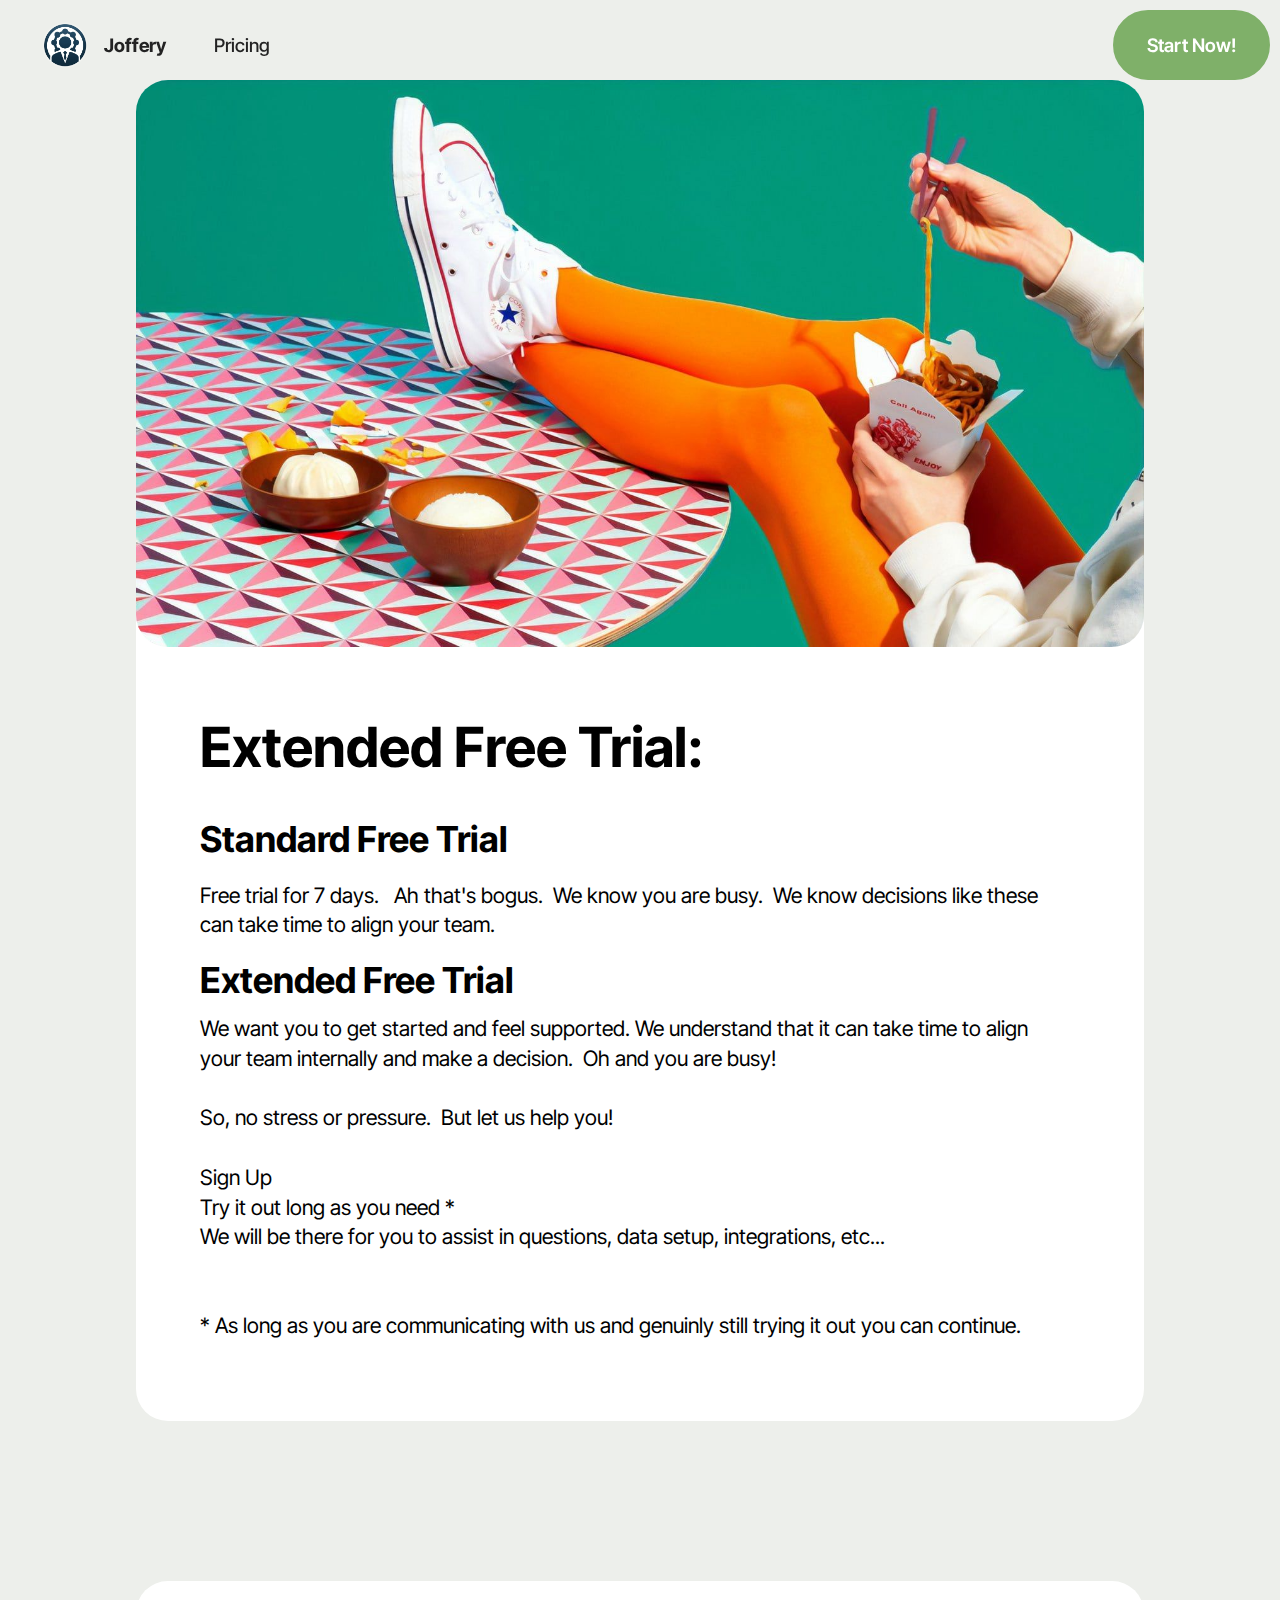
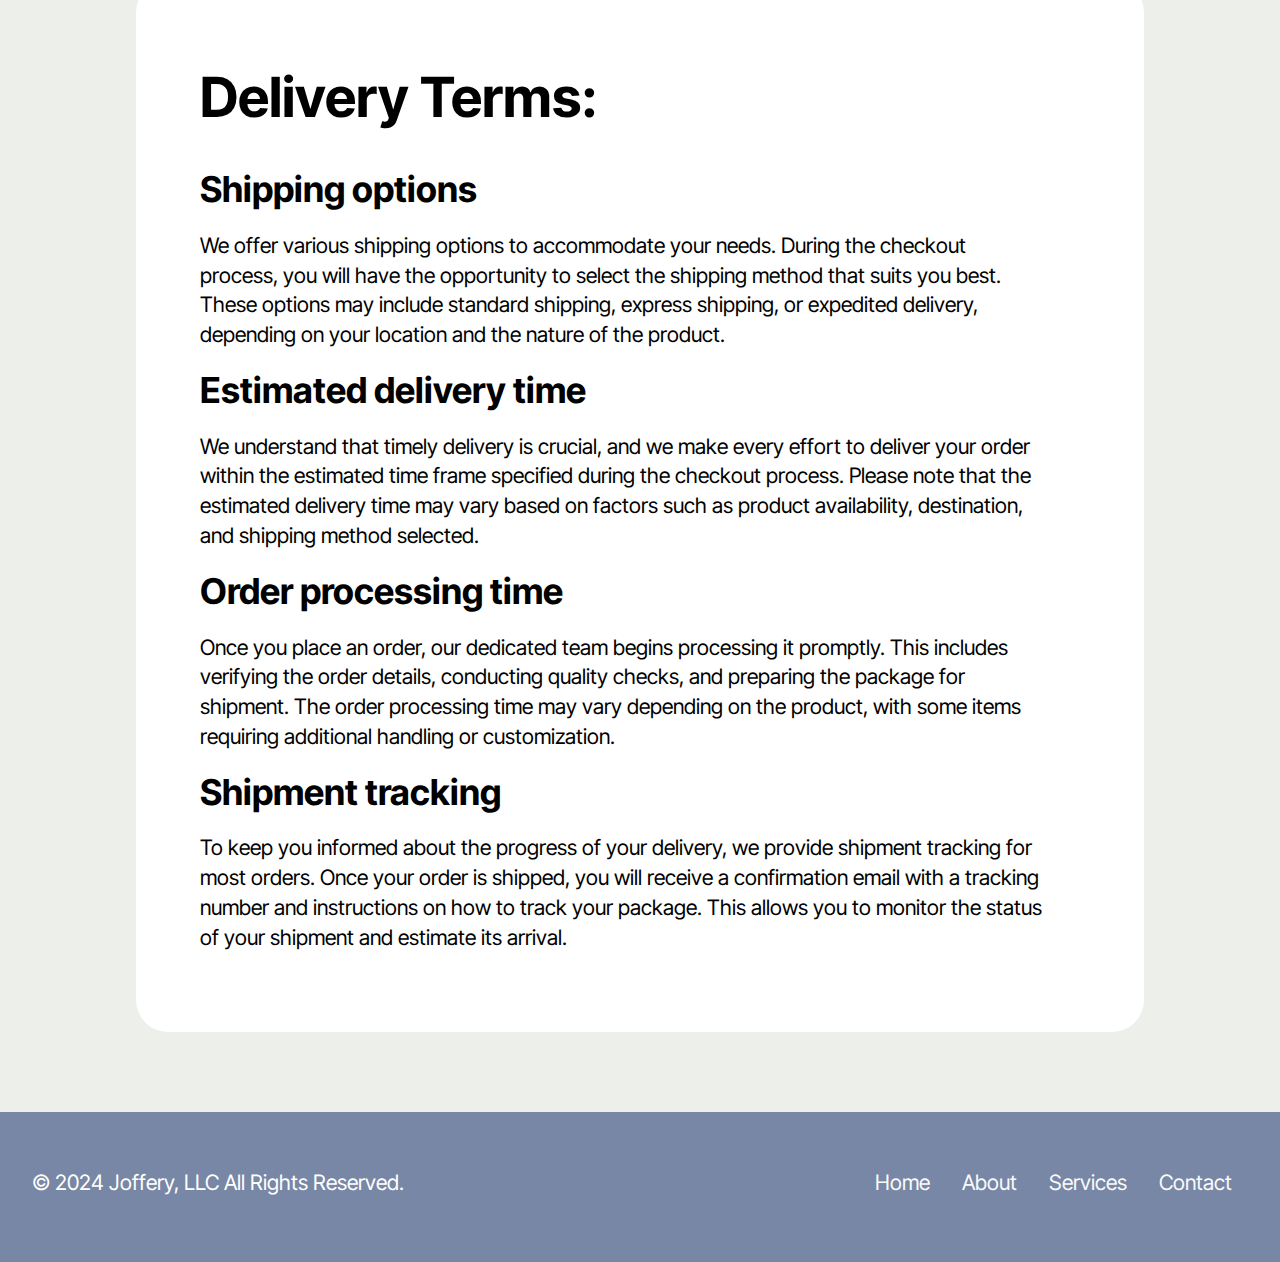
==== commit 07f79719: "Initial page" ====
--- a/docs/page1.html
+++ b/docs/page1.html
@@ -19,7 +19,7 @@
   <link rel="stylesheet" href="assets/theme/css/style.css">
   <link rel="preload" href="https://fonts.googleapis.com/css2?family=Inter+Tight:wght@400;700&display=swap&display=swap" as="style" onload="this.onload=null;this.rel='stylesheet'">
   <noscript><link rel="stylesheet" href="https://fonts.googleapis.com/css2?family=Inter+Tight:wght@400;700&display=swap&display=swap"></noscript>
-  <link rel="preload" as="style" href="assets/mobirise/css/mbr-additional.css?v=NHfcPw"><link rel="stylesheet" href="assets/mobirise/css/mbr-additional.css?v=NHfcPw" type="text/css">
+  <link rel="preload" as="style" href="assets/mobirise/css/mbr-additional.css?v=EmANEG"><link rel="stylesheet" href="assets/mobirise/css/mbr-additional.css?v=EmANEG" type="text/css">
 
   
   
@@ -51,13 +51,7 @@
 			</button>
 			<div class="collapse navbar-collapse opacityScroll" id="navbarSupportedContent">
 				<ul class="navbar-nav nav-dropdown" data-app-modern-menu="true"><li class="nav-item">
-						<a class="nav-link link text-black display-4" href="https://mobiri.se">About</a>
-					</li>
-					<li class="nav-item">
-						<a class="nav-link link text-black text-primary display-4" href="index.html#pricing-cards-1-u77b7h7Nn2" aria-expanded="false">Pricing</a>
-					</li>
-					<li class="nav-item">
-						<a class="nav-link link text-black display-4" href="https://mobiri.se">Contacts</a>
+						<a class="nav-link link text-black text-primary display-4" href="index.html#pricing03-i" aria-expanded="false">Pricing</a>
 					</li></ul>
 				
 				<div class="navbar-buttons mbr-section-btn">
--- a/docs/assets/mobirise/css/mbr-additional.css
+++ b/docs/assets/mobirise/css/mbr-additional.css
@@ -1819,6 +1819,98 @@
 .cid-u77b7h8dKT .grid-container-2 {
   align-items: flex-start;
 }
+.cid-u77b7h7s4u {
+  padding-top: 5rem;
+  padding-bottom: 5rem;
+  background-color: transparent;
+}
+.cid-u77b7h7s4u .mbr-iconfont {
+  font-size: 1.2rem !important;
+  font-family: 'Moririse2' !important;
+  color: white;
+  transition: all 0.3s;
+  transform: rotate(180deg);
+  padding-left: 0.5rem;
+}
+.cid-u77b7h7s4u .panel-group {
+  border: none;
+}
+.cid-u77b7h7s4u .card-header {
+  padding: 0rem;
+}
+@media (max-width: 767px) {
+  .cid-u77b7h7s4u .card-header {
+    padding: 0rem;
+  }
+}
+.cid-u77b7h7s4u .panel-body {
+  padding: 0rem;
+  padding-bottom: 0.5rem;
+  margin-top: 1rem;
+}
+.cid-u77b7h7s4u .img-col {
+  padding: 0;
+}
+.cid-u77b7h7s4u .img-item {
+  height: 100%;
+}
+.cid-u77b7h7s4u img {
+  height: 100%;
+  object-fit: cover;
+}
+.cid-u77b7h7s4u .collapsed span {
+  transform: rotate(0deg);
+}
+.cid-u77b7h7s4u .panel-title {
+  display: flex;
+  align-items: center;
+  justify-content: space-between;
+}
+.cid-u77b7h7s4u p {
+  margin-bottom: 0.3rem;
+}
+.cid-u77b7h7s4u .panel-title-edit {
+  color: #000000;
+}
+.cid-u77b7h7s4u .card .card-header {
+  background-color: transparent;
+  margin-bottom: 0;
+  border: 0;
+  border-radius: 2rem;
+}
+.cid-u77b7h7s4u .card {
+  background: #ffffff;
+  padding: 2.25rem;
+  border-radius: 2rem;
+  margin-bottom: 1rem;
+}
+@media (max-width: 767px) {
+  .cid-u77b7h7s4u .card {
+    padding: 2rem 1.5rem;
+    margin-bottom: 1rem;
+  }
+}
+@media (min-width: 992px) and (max-width: 1200px) {
+  .cid-u77b7h7s4u .card {
+    margin-bottom: 1rem;
+    padding: 2rem 1.5rem;
+  }
+}
+.cid-u77b7h7s4u .panel-text {
+  color: #000000;
+}
+.cid-u77b7h7s4u .mbr-section-title {
+  text-align: center;
+  color: #000000;
+}
+.cid-u77b7h7s4u .mbr-section-subtitle {
+  color: #000000;
+  text-align: center;
+}
+.cid-u77b7h7s4u .panel-title-edit,
+.cid-u77b7h7s4u .mbr-iconfont {
+  color: #000000;
+}
 .cid-u77b7h8WOF {
   padding-top: 2rem;
   padding-bottom: 2rem;
@@ -1898,7 +1990,7 @@
 .cid-u77b7h9HbF {
   padding-top: 3rem;
   padding-bottom: 3rem;
-  background-color: #000000;
+  background-color: #7787a5;
 }
 .cid-u77b7h9HbF .mbr-fallback-image.disabled {
   display: none;
@@ -1961,573 +2053,6 @@
   .cid-u77b7h9HbF .copyright {
     text-align: center;
   }
-}
-.cid-u7onRtlUaz {
-  padding-top: 75px;
-  padding-bottom: 75px;
-  background-color: #f8f8f8;
-}
-@media (min-width: 1200px) {
-  .cid-u7onRtlUaz .content-wrapper {
-    padding-right: 60px;
-  }
-}
-.cid-u7onRtlUaz img {
-  width: 100%;
-}
-.cid-u7onRtlUaz ul li::marker {
-  font-size: 28px;
-}
-@media (max-width: 991px) {
-  .cid-u7onRtlUaz .content-wrapper {
-    padding-bottom: 1.5rem;
-  }
-}
-.cid-u7onRtlUaz .carousel-indicators {
-  justify-content: flex-start;
-  margin: 0 -6px 3px;
-}
-.cid-u7onRtlUaz .carousel-indicators li {
-  background: #000000;
-  border: 0;
-  opacity: 0.2;
-  margin-left: 6px;
-  margin-right: 6px;
-  width: 13px;
-  height: 13px;
-  border-radius: 50%;
-  transition: all .6s ease;
-}
-.cid-u7onRtlUaz .carousel-indicators li.active {
-  background: #7ce0d3;
-  opacity: 1;
-}
-.cid-u77b7h7uFk {
-  background-image: url("../../../assets/images/photo-1705907014910-979144d70805.jpeg");
-  overflow: hidden;
-}
-.cid-u77b7h60uM {
-  padding-top: 5rem;
-  padding-bottom: 3rem;
-  background-color: transparent;
-}
-.cid-u77b7h60uM .mbr-fallback-image.disabled {
-  display: none;
-}
-.cid-u77b7h60uM .mbr-fallback-image {
-  display: block;
-  background-size: cover;
-  background-position: center center;
-  width: 100%;
-  height: 100%;
-  position: absolute;
-  top: 0;
-}
-.cid-u77b7h60uM .item-mb {
-  margin-bottom: 2rem;
-}
-@media (max-width: 767px) {
-  .cid-u77b7h60uM .item-mb {
-    margin-bottom: 1rem;
-  }
-}
-.cid-u77b7h60uM .item-wrapper {
-  background: #ffffff;
-  padding: 2.25rem;
-  height: 100%;
-  display: flex;
-  flex-direction: column;
-}
-@media (min-width: 992px) and (max-width: 1200px) {
-  .cid-u77b7h60uM .item-wrapper {
-    padding: 2rem 1.5rem;
-    margin-bottom: 0rem;
-  }
-}
-@media (max-width: 767px) {
-  .cid-u77b7h60uM .item-wrapper {
-    padding: 2rem 1.5rem;
-    margin-bottom: 1rem;
-  }
-}
-.cid-u77b7h60uM .mbr-iconfont {
-  display: inline-flex;
-  font-size: 3rem;
-  color: #2e481a;
-  margin-bottom: 1rem;
-  width: 80px;
-  justify-content: center;
-  align-items: center;
-  background: #9fe870;
-  height: 80px;
-  border-radius: 50%;
-}
-.cid-u77b7h60uM .mbr-section-title {
-  color: #000000;
-}
-.cid-u77b7h60uM .mbr-section-subtitle {
-  color: #000000;
-}
-.cid-u77b7h60uM .card-box {
-  display: flex;
-  flex-direction: column;
-  height: 100%;
-}
-.cid-u77b7h60uM .card-box .item-footer {
-  margin-top: auto;
-}
-.cid-u77b7h60uM .content-head {
-  max-width: 800px;
-}
-.cid-u77b7h60uM .card-title,
-.cid-u77b7h60uM .iconfont-wrapper {
-  text-align: center;
-}
-.cid-u77b7h60uM .card-text,
-.cid-u77b7h60uM .item .mbr-section-btn {
-  text-align: center;
-}
-.cid-u77b7h7Nn2 {
-  padding-top: 5rem;
-  padding-bottom: 4rem;
-  background-color: transparent;
-}
-.cid-u77b7h7Nn2 .item-mb {
-  margin-bottom: 2rem;
-}
-@media (max-width: 767px) {
-  .cid-u77b7h7Nn2 .item-mb {
-    margin-bottom: 1rem;
-  }
-}
-.cid-u77b7h7Nn2 .item-head {
-  background: #7fb069;
-  padding: 2.25rem;
-}
-@media (min-width: 992px) and (max-width: 1200px) {
-  .cid-u77b7h7Nn2 .item-head {
-    padding: 2rem 1.5rem;
-    margin-bottom: 2rem;
-  }
-}
-@media (max-width: 767px) {
-  .cid-u77b7h7Nn2 .item-head {
-    padding: 2rem 1.5rem;
-    margin-bottom: 2rem;
-  }
-}
-.cid-u77b7h7Nn2 .item-content {
-  padding: 2.25rem 2.25rem 0;
-  background: #ffffff;
-}
-@media (min-width: 992px) and (max-width: 1200px) {
-  .cid-u77b7h7Nn2 .item-content {
-    padding: 0rem 1.5rem;
-  }
-}
-@media (max-width: 767px) {
-  .cid-u77b7h7Nn2 .item-content {
-    padding: 0rem 1.5rem;
-  }
-}
-.cid-u77b7h7Nn2 .item-wrapper {
-  border-radius: 2rem;
-  overflow: hidden;
-  margin-bottom: 2rem;
-  background: #ffffff;
-  padding: 0rem;
-  height: 100%;
-  display: flex;
-  flex-flow: column nowrap;
-}
-@media (max-width: 767px) {
-  .cid-u77b7h7Nn2 .item-wrapper {
-    margin-bottom: 1rem;
-  }
-}
-@media (min-width: 992px) and (max-width: 1200px) {
-  .cid-u77b7h7Nn2 .item-wrapper .item-footer {
-    padding: 0 1.5rem 2rem;
-  }
-}
-@media (min-width: 1201px) {
-  .cid-u77b7h7Nn2 .item-wrapper .item-footer {
-    padding: 0 2rem 2rem;
-  }
-}
-.cid-u77b7h7Nn2 .btn {
-  width: -webkit-fill-available;
-}
-.cid-u77b7h7Nn2 .item:focus,
-.cid-u77b7h7Nn2 span:focus {
-  outline: none;
-}
-.cid-u77b7h7Nn2 .mbr-section-btn {
-  margin-top: auto !important;
-  padding: 2rem 2rem 0;
-}
-@media (max-width: 991px) {
-  .cid-u77b7h7Nn2 .mbr-section-btn {
-    padding: 0rem 2.25rem 2rem;
-  }
-}
-@media (max-width: 767px) {
-  .cid-u77b7h7Nn2 .mbr-section-btn {
-    padding: 0rem 1.5rem;
-    margin-bottom: 2rem;
-  }
-}
-.cid-u77b7h7Nn2 .mbr-section-title {
-  color: #000000;
-}
-.cid-u77b7h7Nn2 .mbr-section-subtitle {
-  color: #ffffff;
-}
-.cid-u77b7h7Nn2 .mbr-text,
-.cid-u77b7h7Nn2 .mbr-section-btn {
-  text-align: left;
-}
-.cid-u77b7h7Nn2 .item-title {
-  text-align: left;
-  color: var(--primary-text, #ffffff);
-}
-.cid-u77b7h7Nn2 .item-subtitle {
-  text-align: left;
-  color: var(--primary-text, #ffffff);
-}
-.cid-u77b7h7Nn2 .content-head {
-  max-width: 800px;
-}
-.cid-u77b7h6mcl .mbr-fallback-image.disabled {
-  display: none;
-}
-.cid-u77b7h6mcl .mbr-fallback-image {
-  display: block;
-  background-size: cover;
-  background-position: center center;
-  width: 100%;
-  height: 100%;
-  position: absolute;
-  top: 0;
-  background-image: url("../../../assets/images/background1.jpg");
-}
-.cid-u77b7h7dbL {
-  padding-top: 5rem;
-  padding-bottom: 3rem;
-  background-color: #ffffff;
-}
-.cid-u77b7h7dbL .item-subtitle {
-  line-height: 1.2;
-  color: #000000;
-}
-.cid-u77b7h7dbL img,
-.cid-u77b7h7dbL .item-img {
-  width: 100%;
-  height: 100%;
-  height: 300px;
-  object-fit: cover;
-}
-.cid-u77b7h7dbL .item:focus,
-.cid-u77b7h7dbL span:focus {
-  outline: none;
-}
-.cid-u77b7h7dbL .item {
-  margin-bottom: 2rem;
-}
-@media (max-width: 767px) {
-  .cid-u77b7h7dbL .item {
-    margin-bottom: 1rem;
-  }
-}
-.cid-u77b7h7dbL .item-wrapper {
-  position: relative;
-  border-radius: 4px;
-  height: 100%;
-  display: flex;
-  flex-flow: column nowrap;
-}
-.cid-u77b7h7dbL .mbr-section-title {
-  color: #000000;
-}
-.cid-u77b7h7dbL .mbr-text,
-.cid-u77b7h7dbL .mbr-section-btn {
-  color: #000000;
-}
-.cid-u77b7h7dbL .item-title {
-  color: #000000;
-}
-.cid-u77b7h7dbL .content-head {
-  max-width: 800px;
-}
-.cid-u77b7h7vQU {
-  padding-top: 5rem;
-  padding-bottom: 5rem;
-  background-color: transparent;
-}
-.cid-u77b7h7vQU .mbr-fallback-image.disabled {
-  display: none;
-}
-.cid-u77b7h7vQU .mbr-fallback-image {
-  display: block;
-  background-size: cover;
-  background-position: center center;
-  width: 100%;
-  height: 100%;
-  position: absolute;
-  top: 0;
-}
-@media (max-width: 767px) {
-  .cid-u77b7h7vQU .image-wrapper {
-    flex-direction: column;
-  }
-  .cid-u77b7h7vQU .image-wrapper img {
-    margin: auto;
-    margin-bottom: 1rem;
-  }
-}
-.cid-u77b7h7vQU .card-box {
-  max-width: 750px;
-  padding-top: 2rem;
-  margin-left: auto;
-  margin-right: 0;
-}
-.cid-u77b7h7vQU img,
-.cid-u77b7h7vQU .item-img {
-  width: 100%;
-  height: 400px;
-  object-fit: cover;
-}
-.cid-u77b7h7vQU .card-wrapper {
-  background: #ffffff;
-}
-.cid-u77b7h7vQU .mbr-text,
-.cid-u77b7h7vQU .mbr-section-btn {
-  color: #000000;
-}
-.cid-u77b7h7vQU .card-title,
-.cid-u77b7h7vQU .card-box {
-  color: #232323;
-}
-@media (max-width: 767px) {
-  .cid-u77b7h7vQU .card-content-text {
-    padding: 2rem 1.5rem;
-    margin-bottom: 1rem;
-  }
-}
-@media (min-width: 768px) and (max-width: 991px) {
-  .cid-u77b7h7vQU .card-content-text {
-    padding: 2.25rem;
-  }
-}
-@media (min-width: 992px) {
-  .cid-u77b7h7vQU .card-content-text {
-    padding: 4rem;
-  }
-}
-.cid-u77b7h747J {
-  padding-top: 6rem;
-  padding-bottom: 6rem;
-  background-color: #ffffff;
-}
-.cid-u77b7h747J .item-wrapper img {
-  width: 80px;
-  height: 80px;
-  object-fit: cover;
-  border-radius: 50% !important;
-}
-.cid-u77b7h747J .item-wrapper {
-  margin-bottom: 2rem;
-}
-.cid-u77b7h747J .card-title,
-.cid-u77b7h747J .iconfont-wrapper {
-  color: #000000;
-}
-.cid-u77b7h747J .card-text {
-  color: #000000;
-  text-align: center;
-}
-.cid-u77b7h747J .content-head {
-  max-width: 800px;
-}
-.cid-u77b7h747J .mbr-section-title {
-  color: #000000;
-}
-.cid-u77b7h747J .card-title,
-.cid-u77b7h747J .img-wrapper {
-  text-align: center;
-}
-.cid-u77b7h747J .img-wrapper {
-  display: flex;
-  justify-content: center;
-}
-.cid-u77b7h5c5u {
-  padding-top: 5rem;
-  padding-bottom: 5rem;
-  background-color: #ffffff;
-}
-.cid-u77b7h5c5u .item-subtitle {
-  line-height: 1.2;
-  color: #000000;
-}
-.cid-u77b7h5c5u img,
-.cid-u77b7h5c5u .item-img {
-  width: 100%;
-}
-.cid-u77b7h5c5u .item:focus,
-.cid-u77b7h5c5u span:focus {
-  outline: none;
-}
-.cid-u77b7h5c5u .item {
-  margin-bottom: 2rem;
-}
-@media (max-width: 575px) {
-  .cid-u77b7h5c5u .item {
-    margin-bottom: 1rem;
-  }
-}
-.cid-u77b7h5c5u .item-wrapper {
-  position: relative;
-  border-radius: 4px;
-  height: 100%;
-  display: flex;
-  flex-flow: column nowrap;
-}
-.cid-u77b7h5c5u .mbr-section-title {
-  color: #000000;
-}
-.cid-u77b7h5c5u .mbr-text,
-.cid-u77b7h5c5u .mbr-section-btn {
-  color: #000000;
-}
-.cid-u77b7h5c5u .item-title {
-  color: #000000;
-  text-align: center;
-}
-.cid-u77b7h5c5u .content-head {
-  max-width: 800px;
-}
-.cid-u77b7h5c5u img {
-  filter: grayscale(1);
-}
-.cid-u77b7h7s4u {
-  padding-top: 5rem;
-  padding-bottom: 5rem;
-  background-color: transparent;
-}
-.cid-u77b7h7s4u .mbr-iconfont {
-  font-size: 1.2rem !important;
-  font-family: 'Moririse2' !important;
-  color: white;
-  transition: all 0.3s;
-  transform: rotate(180deg);
-  padding-left: 0.5rem;
-}
-.cid-u77b7h7s4u .panel-group {
-  border: none;
-}
-.cid-u77b7h7s4u .card-header {
-  padding: 0rem;
-}
-@media (max-width: 767px) {
-  .cid-u77b7h7s4u .card-header {
-    padding: 0rem;
-  }
-}
-.cid-u77b7h7s4u .panel-body {
-  padding: 0rem;
-  padding-bottom: 0.5rem;
-  margin-top: 1rem;
-}
-.cid-u77b7h7s4u .img-col {
-  padding: 0;
-}
-.cid-u77b7h7s4u .img-item {
-  height: 100%;
-}
-.cid-u77b7h7s4u img {
-  height: 100%;
-  object-fit: cover;
-}
-.cid-u77b7h7s4u .collapsed span {
-  transform: rotate(0deg);
-}
-.cid-u77b7h7s4u .panel-title {
-  display: flex;
-  align-items: center;
-  justify-content: space-between;
-}
-.cid-u77b7h7s4u p {
-  margin-bottom: 0.3rem;
-}
-.cid-u77b7h7s4u .panel-title-edit {
-  color: #000000;
-}
-.cid-u77b7h7s4u .card .card-header {
-  background-color: transparent;
-  margin-bottom: 0;
-  border: 0;
-  border-radius: 2rem;
-}
-.cid-u77b7h7s4u .card {
-  background: #ffffff;
-  padding: 2.25rem;
-  border-radius: 2rem;
-  margin-bottom: 1rem;
-}
-@media (max-width: 767px) {
-  .cid-u77b7h7s4u .card {
-    padding: 2rem 1.5rem;
-    margin-bottom: 1rem;
-  }
-}
-@media (min-width: 992px) and (max-width: 1200px) {
-  .cid-u77b7h7s4u .card {
-    margin-bottom: 1rem;
-    padding: 2rem 1.5rem;
-  }
-}
-.cid-u77b7h7s4u .panel-text {
-  color: #000000;
-}
-.cid-u77b7h7s4u .mbr-section-title {
-  text-align: center;
-  color: #000000;
-}
-.cid-u77b7h7s4u .mbr-section-subtitle {
-  color: #000000;
-  text-align: center;
-}
-.cid-u77b7h7s4u .panel-title-edit,
-.cid-u77b7h7s4u .mbr-iconfont {
-  color: #000000;
-}
-.cid-u7GXLR25Xe {
-  padding-top: 6rem;
-  padding-bottom: 6rem;
-  background-color: #ffffff;
-}
-.cid-u7GXLR25Xe .mbr-text {
-  color: #000000;
-  text-align: left;
-}
-.cid-u7GXLR25Xe .mbr-section-subtitle {
-  color: #000000;
-  text-align: center;
-}
-.cid-u7GXLR25Xe .mbr-section-title {
-  text-align: center;
-  color: #000000;
-}
-.cid-u7GXLR25Xe .content-head {
-  max-width: 800px;
-}
-.cid-u7GXLR25Xe .mbr-card-subtitle {
-  color: #000000;
-  text-align: left;
-}
-.cid-u7GXLR25Xe .mbr-card-title {
-  text-align: left;
-  color: #000000;
 }
 .cid-u7oiiQqboV {
   z-index: 1000;
@@ -3191,7 +2716,7 @@
 .cid-u77b7h9HbF {
   padding-top: 3rem;
   padding-bottom: 3rem;
-  background-color: #000000;
+  background-color: #7787a5;
 }
 .cid-u77b7h9HbF .mbr-fallback-image.disabled {
   display: none;
@@ -3255,3 +2780,1751 @@
     text-align: center;
   }
 }
+.cid-uacYZoPmXR {
+  z-index: 1000;
+  width: 100%;
+  position: relative;
+}
+.cid-uacYZoPmXR .dropdown-item:before {
+  font-family: Moririse2 !important;
+  content: "\e966";
+  display: inline-block;
+  width: 0;
+  position: absolute;
+  left: 1rem;
+  top: 0.5rem;
+  margin-right: 0.5rem;
+  line-height: 1;
+  font-size: inherit;
+  vertical-align: middle;
+  text-align: center;
+  overflow: hidden;
+  transform: scale(0, 1);
+  transition: all 0.25s ease-in-out;
+}
+@media (max-width: 767px) {
+  .cid-uacYZoPmXR .navbar-toggler {
+    transform: scale(0.8);
+  }
+}
+.cid-uacYZoPmXR .navbar-brand {
+  flex-shrink: 0;
+  align-items: center;
+  margin-right: 0;
+  padding: 10px 0;
+  transition: all 0.3s;
+  word-break: break-word;
+  z-index: 1;
+}
+.cid-uacYZoPmXR .navbar-brand img {
+  max-width: 100%;
+  max-height: 100%;
+  border-radius: 0px !important;
+}
+.cid-uacYZoPmXR .navbar-brand .navbar-caption {
+  line-height: inherit !important;
+}
+.cid-uacYZoPmXR .navbar-brand .navbar-logo a {
+  outline: none;
+}
+.cid-uacYZoPmXR .navbar-nav {
+  margin: auto;
+  margin-left: 0;
+}
+.cid-uacYZoPmXR .navbar-nav .nav-item {
+  padding: 0 !important;
+  transition: 0.3s all !important;
+}
+.cid-uacYZoPmXR .navbar-nav .nav-item .nav-link {
+  padding: 16px !important;
+  margin: 0 !important;
+  border-radius: 1rem !important;
+  transition: 0.3s all !important;
+}
+.cid-uacYZoPmXR .navbar-nav .nav-item .nav-link:hover {
+  background-color: rgba(27, 31, 10, 0.06);
+}
+.cid-uacYZoPmXR .navbar-nav .open .nav-link::after {
+  transform: rotate(180deg);
+}
+@media (min-width: 992px) {
+  .cid-uacYZoPmXR .navbar-nav .open .nav-link::before {
+    content: "";
+    width: 100%;
+    height: 20px;
+    top: 100%;
+    background: transparent;
+    position: absolute;
+  }
+}
+.cid-uacYZoPmXR .navbar-nav .dropdown-item {
+  padding: 12px !important;
+  border-radius: 0.5rem !important;
+  margin: 0 8px !important;
+  transition: 0.3s all !important;
+}
+.cid-uacYZoPmXR .navbar-nav .dropdown-item:hover {
+  background-color: rgba(27, 31, 10, 0.06);
+}
+@media (min-width: 992px) {
+  .cid-uacYZoPmXR .navbar-nav {
+    padding-left: 1.5rem;
+  }
+}
+.cid-uacYZoPmXR .nav-link {
+  width: fit-content;
+  position: relative;
+}
+.cid-uacYZoPmXR .navbar-logo {
+  padding-left: 2rem;
+  margin: 0 !important;
+}
+@media (max-width: 767px) {
+  .cid-uacYZoPmXR .navbar-logo {
+    padding-left: 1rem;
+  }
+}
+.cid-uacYZoPmXR .navbar-caption {
+  padding-left: 1rem;
+  padding-right: 0.5rem;
+}
+@media (max-width: 767px) {
+  .cid-uacYZoPmXR .nav-dropdown {
+    padding-bottom: 0.5rem;
+  }
+}
+.cid-uacYZoPmXR .nav-dropdown .link.dropdown-toggle::after {
+  margin-left: 0.5rem;
+  margin-top: 0.2rem;
+  transition: 0.3s all;
+}
+.cid-uacYZoPmXR .container {
+  display: flex;
+  height: 90px;
+  padding: 0.5rem 0.6rem;
+  flex-wrap: nowrap;
+  left: 0;
+  right: 0;
+  -webkit-box-pack: justify;
+  -ms-flex-pack: justify;
+  justify-content: flex-end;
+  -webkit-box-align: center;
+  -webkit-align-items: center;
+  -ms-flex-align: center;
+  align-items: center;
+  border-radius: 100vw;
+}
+@media (max-width: 992px) {
+  .cid-uacYZoPmXR .container {
+    padding-right: 2rem;
+  }
+}
+@media (max-width: 767px) {
+  .cid-uacYZoPmXR .container {
+    width: 95%;
+    height: 56px !important;
+    padding-right: 1rem;
+    margin-top: 0rem;
+  }
+}
+.cid-uacYZoPmXR .iconfont-wrapper {
+  color: #000000 !important;
+  font-size: 1.5rem;
+  padding-right: 0.5rem;
+}
+.cid-uacYZoPmXR .dropdown-menu {
+  flex-wrap: wrap;
+  flex-direction: column;
+  max-width: 100%;
+  padding: 12px 4px !important;
+  border-radius: 1.5rem;
+  transition: 0.3s all !important;
+  min-width: auto;
+  background: #ffffff;
+}
+.cid-uacYZoPmXR .nav-item:focus,
+.cid-uacYZoPmXR .nav-link:focus {
+  outline: none;
+}
+.cid-uacYZoPmXR .dropdown .dropdown-menu .dropdown-item {
+  width: auto;
+  transition: all 0.25s ease-in-out;
+}
+.cid-uacYZoPmXR .dropdown .dropdown-menu .dropdown-item::after {
+  right: 0.5rem;
+}
+.cid-uacYZoPmXR .dropdown .dropdown-menu .dropdown-item .mbr-iconfont {
+  margin-right: 0.5rem;
+  vertical-align: sub;
+}
+.cid-uacYZoPmXR .dropdown .dropdown-menu .dropdown-item .mbr-iconfont:before {
+  display: inline-block;
+  transform: scale(1, 1);
+  transition: all 0.25s ease-in-out;
+}
+.cid-uacYZoPmXR .collapsed .dropdown-menu .dropdown-item:before {
+  display: none;
+}
+.cid-uacYZoPmXR .collapsed .dropdown .dropdown-menu .dropdown-item {
+  padding: 0.235em 1.5em 0.235em 1.5em !important;
+  transition: none;
+  margin: 0 !important;
+}
+.cid-uacYZoPmXR .navbar {
+  min-height: 90px;
+  transition: all 0.3s;
+  border-bottom: 1px solid transparent;
+  background: transparent !important;
+  padding: 0 !important;
+  border: none !important;
+  box-shadow: none !important;
+  border-radius: 0 !important;
+}
+.cid-uacYZoPmXR .navbar.opened {
+  transition: all 0.25s;
+}
+.cid-uacYZoPmXR .navbar .dropdown-item {
+  padding: 0.5rem 1.8rem;
+}
+.cid-uacYZoPmXR .navbar .navbar-logo img {
+  width: auto;
+}
+.cid-uacYZoPmXR .navbar .navbar-collapse {
+  z-index: 1;
+  justify-content: flex-end;
+}
+.cid-uacYZoPmXR .navbar.collapsed {
+  justify-content: center;
+}
+.cid-uacYZoPmXR .navbar.collapsed .nav-item .nav-link::before {
+  display: none;
+}
+.cid-uacYZoPmXR .navbar.collapsed.opened .dropdown-menu {
+  top: 0;
+}
+@media (min-width: 992px) {
+  .cid-uacYZoPmXR .navbar.collapsed.opened:not(.navbar-short) .navbar-collapse {
+    max-height: calc(98.5vh - 2.9rem);
+  }
+}
+.cid-uacYZoPmXR .navbar.collapsed .dropdown-menu .dropdown-submenu {
+  left: 0 !important;
+}
+.cid-uacYZoPmXR .navbar.collapsed .dropdown-menu .dropdown-item:after {
+  right: auto;
+}
+.cid-uacYZoPmXR .navbar.collapsed .dropdown-menu .dropdown-toggle[data-toggle="dropdown-submenu"]:after {
+  margin-left: 0.5rem;
+  margin-top: 0.2rem;
+  border-top: 0.35em solid;
+  border-right: 0.35em solid transparent;
+  border-left: 0.35em solid transparent;
+  border-bottom: 0;
+  top: 41%;
+}
+.cid-uacYZoPmXR .navbar.collapsed ul.navbar-nav li {
+  margin: auto;
+}
+.cid-uacYZoPmXR .navbar.collapsed .dropdown-menu .dropdown-item {
+  padding: 0.25rem 1.5rem;
+  text-align: center;
+}
+.cid-uacYZoPmXR .navbar.collapsed .icons-menu {
+  padding-left: 0;
+  padding-right: 0;
+  padding-top: 0.5rem;
+  padding-bottom: 0.5rem;
+}
+@media (max-width: 767px) {
+  .cid-uacYZoPmXR .navbar {
+    min-height: 72px;
+  }
+  .cid-uacYZoPmXR .navbar .navbar-logo img {
+    height: 2rem !important;
+  }
+}
+@media (max-width: 991px) {
+  .cid-uacYZoPmXR .navbar .nav-item .nav-link::before {
+    display: none;
+  }
+  .cid-uacYZoPmXR .navbar.opened .dropdown-menu {
+    top: 0;
+  }
+  .cid-uacYZoPmXR .navbar .dropdown-menu .dropdown-submenu {
+    left: 0 !important;
+  }
+  .cid-uacYZoPmXR .navbar .dropdown-menu .dropdown-item:after {
+    right: auto;
+  }
+  .cid-uacYZoPmXR .navbar .dropdown-menu .dropdown-toggle[data-toggle="dropdown-submenu"]:after {
+    margin-left: 0.5rem;
+    margin-top: 0.2rem;
+    border-top: 0.35em solid;
+    border-right: 0.35em solid transparent;
+    border-left: 0.35em solid transparent;
+    border-bottom: 0;
+    top: 40%;
+  }
+  .cid-uacYZoPmXR .navbar .dropdown-menu .dropdown-item {
+    padding: 0.25rem 1.5rem !important;
+    text-align: center;
+  }
+  .cid-uacYZoPmXR .navbar .navbar-brand {
+    flex-shrink: initial;
+    flex-basis: auto;
+    word-break: break-word;
+    padding-right: 10px;
+  }
+  .cid-uacYZoPmXR .navbar .navbar-toggler {
+    flex-basis: auto;
+  }
+  .cid-uacYZoPmXR .navbar .icons-menu {
+    padding-left: 0;
+    padding-top: 0.5rem;
+    padding-bottom: 0.5rem;
+  }
+}
+.cid-uacYZoPmXR .navbar.navbar-short .navbar-logo img {
+  height: 2rem;
+}
+.cid-uacYZoPmXR .dropdown-item.active,
+.cid-uacYZoPmXR .dropdown-item:active {
+  background-color: transparent;
+}
+.cid-uacYZoPmXR .navbar-expand-lg .navbar-nav .nav-link {
+  padding: 0;
+}
+.cid-uacYZoPmXR .nav-dropdown .link.dropdown-toggle {
+  margin-right: 1.667em;
+}
+.cid-uacYZoPmXR .nav-dropdown .link.dropdown-toggle[aria-expanded="true"] {
+  margin-right: 0;
+  padding: 0.667em 1.667em;
+}
+.cid-uacYZoPmXR .navbar.navbar-expand-lg .dropdown .dropdown-menu {
+  background: #ffffff;
+}
+.cid-uacYZoPmXR .navbar.navbar-expand-lg .dropdown .dropdown-menu .dropdown-submenu {
+  margin: 0;
+  left: 105%;
+  transform: none;
+  top: -12px;
+}
+.cid-uacYZoPmXR .navbar .dropdown.open > .dropdown-menu {
+  display: flex;
+}
+.cid-uacYZoPmXR ul.navbar-nav {
+  flex-wrap: wrap;
+}
+.cid-uacYZoPmXR .navbar-buttons {
+  text-align: center;
+  min-width: 140px;
+}
+@media (max-width: 992px) {
+  .cid-uacYZoPmXR .navbar-buttons {
+    text-align: left;
+  }
+}
+.cid-uacYZoPmXR button.navbar-toggler {
+  outline: none;
+  width: 31px;
+  height: 20px;
+  cursor: pointer;
+  transition: all 0.2s;
+  position: relative;
+  align-self: center;
+}
+.cid-uacYZoPmXR button.navbar-toggler .hamburger span {
+  position: absolute;
+  right: 0;
+  width: 30px;
+  height: 2px;
+  border-right: 5px;
+  background-color: #000000;
+}
+.cid-uacYZoPmXR button.navbar-toggler .hamburger span:nth-child(1) {
+  top: 0;
+  transition: all 0.2s;
+}
+.cid-uacYZoPmXR button.navbar-toggler .hamburger span:nth-child(2) {
+  top: 8px;
+  transition: all 0.15s;
+}
+.cid-uacYZoPmXR button.navbar-toggler .hamburger span:nth-child(3) {
+  top: 8px;
+  transition: all 0.15s;
+}
+.cid-uacYZoPmXR button.navbar-toggler .hamburger span:nth-child(4) {
+  top: 16px;
+  transition: all 0.2s;
+}
+.cid-uacYZoPmXR nav.opened .hamburger span:nth-child(1) {
+  top: 8px;
+  width: 0;
+  opacity: 0;
+  right: 50%;
+  transition: all 0.2s;
+}
+.cid-uacYZoPmXR nav.opened .hamburger span:nth-child(2) {
+  transform: rotate(45deg);
+  transition: all 0.25s;
+}
+.cid-uacYZoPmXR nav.opened .hamburger span:nth-child(3) {
+  transform: rotate(-45deg);
+  transition: all 0.25s;
+}
+.cid-uacYZoPmXR nav.opened .hamburger span:nth-child(4) {
+  top: 8px;
+  width: 0;
+  opacity: 0;
+  right: 50%;
+  transition: all 0.2s;
+}
+.cid-uacYZoPmXR .navbar-dropdown {
+  padding: 0;
+  background-color: #ffffff !important;
+  position: fixed;
+}
+.cid-uacYZoPmXR .opacityScroll {
+  background: rgba(255, 255, 255, 0) !important;
+}
+.cid-uacYZoPmXR a.nav-link {
+  display: flex;
+  align-items: center;
+  justify-content: center;
+}
+.cid-uacYZoPmXR .icons-menu {
+  flex-wrap: nowrap;
+  display: flex;
+  justify-content: center;
+  padding-left: 1rem;
+  padding-right: 1rem;
+  padding-top: 0.3rem;
+  text-align: center;
+}
+@media (max-width: 992px) {
+  .cid-uacYZoPmXR .icons-menu {
+    justify-content: flex-start;
+    margin-bottom: 0.5rem;
+  }
+}
+@media screen and (-ms-high-contrast: active), (-ms-high-contrast: none) {
+  .cid-uacYZoPmXR .navbar {
+    height: 70px;
+  }
+  .cid-uacYZoPmXR .navbar.opened {
+    height: auto;
+  }
+  .cid-uacYZoPmXR .nav-item .nav-link:hover::before {
+    width: 175%;
+    max-width: calc(100% + 2rem);
+    left: -1rem;
+  }
+}
+.cid-uacYZoPmXR .navbar .dropdown > .dropdown-menu {
+  display: none;
+  width: max-content;
+  max-width: 500px !important;
+  transform: translateX(-50%);
+  top: calc(100% + 20px);
+  left: 50%;
+}
+.cid-uacYZoPmXR .navbar .dropdown > .dropdown-menu .dropdown-item {
+  line-height: 1 !important;
+}
+.cid-uacYZoPmXR .navbar .dropdown > .dropdown-menu .dropdown .dropdown-item {
+  align-items: center;
+  display: flex;
+  height: max-content !important;
+  min-height: max-content !important;
+}
+.cid-uacYZoPmXR .navbar .dropdown > .dropdown-menu .dropdown .dropdown-item::after {
+  display: inline-block;
+  position: static;
+  margin-left: 0.5rem;
+  margin-top: 0;
+  margin-right: 0;
+  margin-bottom: 0;
+  transition: 0.3s all;
+  transform: rotate(-90deg);
+}
+.cid-uacYZoPmXR .navbar .dropdown > .dropdown-menu .dropdown.open .dropdown-item::after {
+  transform: rotate(0deg);
+}
+.cid-uacYZoPmXR .mbr-section-btn {
+  margin: -0.6rem -0.6rem;
+}
+.cid-uacYZoPmXR .navbar-toggler {
+  margin-left: 12px;
+  margin-right: 8px;
+  order: 1000;
+}
+@media (max-width: 991px) {
+  .cid-uacYZoPmXR .navbar-brand {
+    margin-right: auto;
+  }
+  .cid-uacYZoPmXR .navbar-collapse {
+    z-index: -1 !important;
+    position: absolute;
+    top: 100%;
+    left: 0;
+    width: 100%;
+    padding: 1rem;
+    border-radius: 1.5rem;
+    background: #ffffff;
+    backdrop-filter: blur(8px);
+  }
+  .cid-uacYZoPmXR .navbar-nav .nav-item .nav-link::after {
+    margin-left: 10px;
+  }
+  .cid-uacYZoPmXR .navbar-nav .dropdown-item:hover {
+    background-color: rgba(27, 31, 10, 0.06);
+  }
+  .cid-uacYZoPmXR .navbar .dropdown > .dropdown-menu {
+    max-width: 100% !important;
+    transform: translateX(0);
+    top: 10px;
+    left: 0;
+    padding: 8px !important;
+    border-radius: 1rem;
+    background-color: rgba(27, 31, 10, 0.04) !important;
+  }
+  .cid-uacYZoPmXR .navbar .dropdown > .dropdown-menu .dropdown-item {
+    padding: 8px !important;
+    line-height: 1 !important;
+    margin-bottom: 4px !important;
+  }
+  .cid-uacYZoPmXR .navbar .dropdown > .dropdown-menu .dropdown .dropdown-item {
+    align-items: center;
+    display: flex;
+    height: max-content !important;
+    min-height: max-content !important;
+  }
+  .cid-uacYZoPmXR .navbar .dropdown > .dropdown-menu .dropdown .dropdown-item::after {
+    display: inline-block;
+    position: static;
+    margin-left: 0.5rem;
+    margin-top: 0;
+    margin-right: 0;
+    margin-bottom: 0;
+    transition: 0.3s all;
+    transform: rotate(0deg);
+  }
+  .cid-uacYZoPmXR .navbar .dropdown > .dropdown-menu .dropdown.open .dropdown-item::after {
+    transform: rotate(180deg);
+  }
+  .cid-uacYZoPmXR .navbar .dropdown > .dropdown-menu .dropdown-submenu {
+    position: static;
+    width: 100%;
+    max-width: 100% !important;
+    transform: translateX(0) !important;
+    top: 0;
+    left: 0;
+    padding: 8px !important;
+    border-radius: 1rem;
+    background-color: rgba(27, 31, 10, 0.04) !important;
+  }
+  .cid-uacYZoPmXR .navbar .dropdown.open > .dropdown-menu {
+    display: flex !important;
+    flex-direction: column;
+    align-items: flex-start;
+  }
+}
+@media (max-width: 991px) and (max-width: 767px) {
+  .cid-uacYZoPmXR .navbar-collapse {
+    left: -0.7rem;
+    width: 106%;
+    border-radius: 0;
+  }
+}
+@media (max-width: 991px) and (min-width: 768px) and (max-width: 991px) {
+  .cid-uacYZoPmXR .navbar-collapse {
+    left: 0rem;
+    width: 106%;
+    border-radius: 0;
+  }
+}
+@media (max-width: 575px) {
+  .cid-uacYZoPmXR .navbar-collapse {
+    padding: 1rem;
+  }
+}
+.cid-uacYZpfvBg {
+  display: flex;
+  background-color: #7787a5;
+}
+@media (min-width: 768px) {
+  .cid-uacYZpfvBg {
+    align-items: flex-end;
+  }
+  .cid-uacYZpfvBg .row {
+    justify-content: center;
+  }
+  .cid-uacYZpfvBg .content-wrap {
+    padding: 1rem 3rem;
+  }
+}
+@media (max-width: 991px) and (min-width: 768px) {
+  .cid-uacYZpfvBg .content-wrap {
+    min-width: 50%;
+  }
+}
+@media (max-width: 767px) {
+  .cid-uacYZpfvBg {
+    -webkit-align-items: center;
+    align-items: flex-end;
+  }
+  .cid-uacYZpfvBg .mbr-row {
+    -webkit-justify-content: center;
+    justify-content: center;
+  }
+  .cid-uacYZpfvBg .content-wrap {
+    width: 100%;
+  }
+}
+.cid-uacYZpfvBg .mbr-section-title,
+.cid-uacYZpfvBg .mbr-section-subtitle {
+  text-align: center;
+}
+.cid-uacYZpfvBg .mbr-text,
+.cid-uacYZpfvBg .mbr-section-btn {
+  text-align: center;
+}
+.cid-uacYZpDLgC {
+  padding-top: 6rem;
+  padding-bottom: 6rem;
+  background-color: #ffffff;
+}
+.cid-uacYZpDLgC .item:focus,
+.cid-uacYZpDLgC span:focus {
+  outline: none;
+}
+.cid-uacYZpDLgC .container-fluid {
+  padding-left: 0;
+  padding-right: 0;
+  overflow: hidden;
+}
+.cid-uacYZpDLgC .content-head {
+  max-width: 800px;
+}
+.cid-uacYZpDLgC .item {
+  color: #232323;
+  min-height: 90px;
+  font-weight: bold;
+}
+@media (max-width: 768px) {
+  .cid-uacYZpDLgC .item {
+    min-height: 45px;
+  }
+}
+.cid-uacYZpS3xg {
+  padding-top: 5rem;
+  padding-bottom: 6rem;
+  background-color: #edefeb;
+}
+.cid-uacYZpS3xg .item:focus,
+.cid-uacYZpS3xg span:focus {
+  outline: none;
+}
+.cid-uacYZpS3xg .item {
+  margin-bottom: 2rem;
+}
+@media (max-width: 767px) {
+  .cid-uacYZpS3xg .item {
+    margin-bottom: 1rem;
+  }
+}
+.cid-uacYZpS3xg .item-content {
+  margin-top: 2rem;
+  padding: 0 2.25rem 2.25rem;
+  display: flex;
+  flex-direction: column;
+  height: 100%;
+}
+@media (min-width: 992px) and (max-width: 1200px) {
+  .cid-uacYZpS3xg .item-content {
+    padding: 2rem 1.5rem;
+    padding-top: 1rem;
+    margin-top: 1rem;
+  }
+}
+@media (max-width: 767px) {
+  .cid-uacYZpS3xg .item-content {
+    padding: 2rem 1.5rem;
+    padding-top: 1rem;
+    margin-top: 1rem;
+  }
+}
+.cid-uacYZpS3xg .item-wrapper {
+  position: relative;
+  background: #ffffff;
+  height: 100%;
+  display: flex;
+  flex-flow: column nowrap;
+}
+.cid-uacYZpS3xg .item-wrapper .item-footer {
+  margin-top: auto;
+}
+.cid-uacYZpS3xg .mbr-section-title {
+  color: #000000;
+  text-align: center;
+}
+.cid-uacYZpS3xg .mbr-text,
+.cid-uacYZpS3xg .item .mbr-section-btn {
+  text-align: center;
+}
+.cid-uacYZpS3xg .content-head {
+  max-width: 800px;
+}
+.cid-uacYZpS3xg .mbr-number {
+  color: #9fe870;
+}
+.cid-uacYZpS3xg .mbr-section-subtitle,
+.cid-uacYZpS3xg .mbr-section-head .mbr-section-btn {
+  text-align: center;
+}
+.cid-uacYZpS3xg .mbr-text {
+  text-align: left;
+}
+.cid-uacYZpS3xg .mbr-text,
+.cid-uacYZpS3xg .mbr-card-btn {
+  text-align: left;
+}
+.cid-uacYZpS3xg .mbr-text,
+.cid-uacYZpS3xg .mbr-section-btn {
+  text-align: left;
+}
+.cid-uacYZpS3xg .mbr-text,
+.cid-uacYZpS3xg .item-footer .mbr-section-btn {
+  text-align: left;
+}
+.cid-uacYZpS3xg .card-text,
+.cid-uacYZpS3xg .item .mbr-section-btn {
+  text-align: left;
+}
+.cid-uacYZpS3xg .card-title {
+  text-align: left;
+}
+.cid-uacYZqadks {
+  padding-top: 4rem;
+  padding-bottom: 4rem;
+  background-color: #e4ecfc;
+}
+.cid-uacYZqadks .mbr-fallback-image.disabled {
+  display: none;
+}
+.cid-uacYZqadks .mbr-fallback-image {
+  display: block;
+  background-size: cover;
+  background-position: center center;
+  width: 100%;
+  height: 100%;
+  position: absolute;
+  top: 0;
+}
+.cid-uacYZqadks .row-reverse {
+  flex-direction: row-reverse;
+}
+@media (max-width: 991px) {
+  .cid-uacYZqadks .image-wrapper {
+    margin-bottom: 1rem;
+  }
+}
+.cid-uacYZqadks .row {
+  align-items: center;
+  padding-top: 2rem;
+  padding-bottom: 2rem;
+}
+@media (max-width: 991px) {
+  .cid-uacYZqadks .image-wrapper {
+    padding: 1rem;
+  }
+}
+@media (min-width: 992px) {
+  .cid-uacYZqadks .text-wrapper {
+    padding: 0 2rem;
+  }
+}
+.cid-uacYZqadks .mbr-section-title {
+  color: #000000;
+}
+.cid-uacYZqadks .mbr-text,
+.cid-uacYZqadks .mbr-section-btn {
+  color: #000000;
+}
+.cid-uacYZqadks img {
+  width: 100%;
+  object-fit: cover;
+  height: 30rem;
+}
+@media (max-width: 767px) {
+  .cid-uacYZqadks img {
+    height: 15rem;
+  }
+}
+.cid-uacYZquJth {
+  padding-top: 6rem;
+  padding-bottom: 6rem;
+  background-color: #ffffff;
+}
+.cid-uacYZquJth .mbr-fallback-image.disabled {
+  display: none;
+}
+.cid-uacYZquJth .mbr-fallback-image {
+  display: block;
+  background-size: cover;
+  background-position: center center;
+  width: 100%;
+  height: 100%;
+  position: absolute;
+  top: 0;
+}
+.cid-uacYZquJth .item-wrapper {
+  display: flex;
+  margin-bottom: 2rem;
+}
+@media (max-width: 767px) {
+  .cid-uacYZquJth .item-wrapper {
+    margin-bottom: 1rem;
+  }
+}
+.cid-uacYZquJth .img-wrapper {
+  width: 10rem;
+  padding-right: 1.5rem;
+}
+.cid-uacYZquJth .content-head {
+  max-width: 800px;
+}
+.cid-uacYZr56OM {
+  padding-top: 6rem;
+  padding-bottom: 6rem;
+  background-color: #edefeb;
+}
+.cid-uacYZr56OM .item-mb {
+  margin-bottom: 2rem;
+}
+@media (max-width: 767px) {
+  .cid-uacYZr56OM .item-mb {
+    margin-bottom: 1rem;
+  }
+}
+.cid-uacYZr56OM .item-head {
+  background: #9fe870;
+  padding: 2.25rem;
+}
+@media (min-width: 992px) and (max-width: 1200px) {
+  .cid-uacYZr56OM .item-head {
+    padding: 2rem 1.5rem;
+    margin-bottom: 2rem;
+  }
+}
+@media (max-width: 767px) {
+  .cid-uacYZr56OM .item-head {
+    padding: 2rem 1.5rem;
+    margin-bottom: 2rem;
+  }
+}
+.cid-uacYZr56OM .item-content {
+  padding: 2.25rem 2.25rem 0;
+  background: #ffffff;
+}
+@media (min-width: 992px) and (max-width: 1200px) {
+  .cid-uacYZr56OM .item-content {
+    padding: 0rem 1.5rem;
+  }
+}
+@media (max-width: 767px) {
+  .cid-uacYZr56OM .item-content {
+    padding: 0rem 1.5rem;
+  }
+}
+.cid-uacYZr56OM .item-wrapper {
+  border-radius: 2rem;
+  overflow: hidden;
+  margin-bottom: 2rem;
+  background: #ffffff;
+  padding: 0rem;
+  height: 100%;
+  display: flex;
+  flex-flow: column nowrap;
+}
+@media (max-width: 767px) {
+  .cid-uacYZr56OM .item-wrapper {
+    margin-bottom: 1rem;
+  }
+}
+@media (min-width: 992px) and (max-width: 1200px) {
+  .cid-uacYZr56OM .item-wrapper .item-footer {
+    padding: 0 1.5rem 3rem;
+  }
+}
+@media (min-width: 1201px) {
+  .cid-uacYZr56OM .item-wrapper .item-footer {
+    padding: 0 2rem 3rem;
+  }
+}
+.cid-uacYZr56OM .btn {
+  width: -webkit-fill-available;
+}
+.cid-uacYZr56OM .item:focus,
+.cid-uacYZr56OM span:focus {
+  outline: none;
+}
+.cid-uacYZr56OM .mbr-section-btn {
+  margin-top: auto !important;
+  padding: 2rem 2rem 0;
+}
+@media (max-width: 991px) {
+  .cid-uacYZr56OM .mbr-section-btn {
+    padding: 0rem 2.25rem 2rem;
+  }
+}
+@media (max-width: 767px) {
+  .cid-uacYZr56OM .mbr-section-btn {
+    padding: 0rem 1.5rem;
+    margin-bottom: 2rem;
+  }
+}
+.cid-uacYZr56OM .mbr-section-title {
+  color: #000000;
+}
+.cid-uacYZr56OM .mbr-section-subtitle {
+  color: #ffffff;
+}
+.cid-uacYZr56OM .mbr-text,
+.cid-uacYZr56OM .mbr-section-btn {
+  text-align: left;
+}
+.cid-uacYZr56OM .item-title {
+  text-align: left;
+  color: #000000;
+}
+.cid-uacYZr56OM .item-subtitle {
+  text-align: left;
+  color: #000000;
+}
+.cid-uacYZr56OM .content-head {
+  max-width: 800px;
+}
+.cid-uacYZr56OM .counter-container ul {
+  margin: 0;
+  padding-left: 2.25rem;
+  list-style: none;
+}
+.cid-uacYZr56OM .counter-container ul li {
+  position: relative;
+  list-style: none;
+  margin-bottom: 2rem;
+}
+.cid-uacYZr56OM .counter-container ul li:before {
+  position: absolute;
+  left: -1.5em;
+  content: "";
+  display: flex;
+  justify-content: center;
+  align-items: center;
+  color: #9fe870;
+  background-color: #9fe870;
+  width: 0.5em;
+  height: 0.5em;
+  top: 0.4em;
+  border-radius: 50%;
+}
+.cid-uacYZr56OM .counter-container ul li {
+  margin-bottom: 1rem;
+}
+.cid-uacYZr56OM .mbr-text UL {
+  text-align: left;
+}
+.cid-uacYZrp03D {
+  padding-top: 6rem;
+  padding-bottom: 6rem;
+  background-color: #ffffff;
+}
+.cid-uacYZrp03D .item:focus,
+.cid-uacYZrp03D span:focus {
+  outline: none;
+}
+.cid-uacYZrp03D .item {
+  cursor: pointer;
+}
+.cid-uacYZrp03D .grid-container {
+  grid-row-gap: 2rem;
+}
+@media (max-width: 767px) {
+  .cid-uacYZrp03D .grid-container {
+    grid-row-gap: 1rem;
+  }
+}
+.cid-uacYZrp03D .grid-container-1,
+.cid-uacYZrp03D .grid-container-2,
+.cid-uacYZrp03D .grid-container-3 {
+  gap: 0 2rem;
+}
+@media (max-width: 767px) {
+  .cid-uacYZrp03D .grid-container-1,
+  .cid-uacYZrp03D .grid-container-2,
+  .cid-uacYZrp03D .grid-container-3 {
+    gap: 0 1rem;
+  }
+}
+.cid-uacYZrp03D .mbr-section-title {
+  color: #000000;
+}
+.cid-uacYZrp03D .mbr-text,
+.cid-uacYZrp03D .mbr-section-btn {
+  color: #000000;
+}
+.cid-uacYZrp03D .content-head {
+  max-width: 800px;
+}
+.cid-uacYZrp03D .container,
+.cid-uacYZrp03D .container-fluid {
+  overflow: hidden;
+}
+.cid-uacYZrp03D .grid-container {
+  display: grid;
+  transform: translate3d(-3rem, 0, 0);
+  width: 115vw;
+  grid-column-gap: 1rem;
+}
+.cid-uacYZrp03D .grid-item {
+  display: flex;
+  justify-content: center;
+  align-items: center;
+}
+.cid-uacYZrp03D .grid-item img {
+  min-width: 30vw;
+  max-width: 100%;
+  max-height: 100%;
+  object-fit: cover;
+}
+@media (max-width: 767px) {
+  .cid-uacYZrp03D .grid-item img {
+    min-width: 35vw;
+  }
+}
+.cid-uacYZrp03D .grid-container-1,
+.cid-uacYZrp03D .grid-container-2,
+.cid-uacYZrp03D .grid-container-3 {
+  display: grid;
+  grid-template-columns: repeat(4, 1fr);
+  grid-auto-columns: 1fr;
+  grid-auto-flow: column;
+}
+.cid-uacYZrp03D .grid-container-1 {
+  align-items: flex-end;
+}
+.cid-uacYZrp03D .grid-container-2 {
+  align-items: flex-start;
+}
+.cid-uacYZrI1UH {
+  padding-top: 2rem;
+  padding-bottom: 2rem;
+  background-color: #4d5e85;
+}
+.cid-uacYZrI1UH .justify-content-center {
+  align-items: center;
+}
+.cid-uacYZrI1UH .mbr-fallback-image.disabled {
+  display: none;
+}
+.cid-uacYZrI1UH .mbr-fallback-image {
+  display: block;
+  background-size: cover;
+  background-position: center center;
+  width: 100%;
+  height: 100%;
+  position: absolute;
+  top: 0;
+}
+.cid-uacYZrI1UH .item-wrapper {
+  display: flex;
+  margin-left: auto;
+}
+@media (max-width: 767px) {
+  .cid-uacYZrI1UH .item-wrapper {
+    margin-bottom: 1rem;
+  }
+}
+.cid-uacYZrI1UH .mbr-section-btn {
+  padding-left: 1.5rem;
+  text-align: right;
+}
+@media (max-width: 767px) {
+  .cid-uacYZrI1UH .mbr-section-btn {
+    text-align: center;
+    padding-left: 0rem;
+  }
+}
+.cid-uacYZrI1UH .row {
+  align-items: center;
+}
+.cid-uacYZrI1UH .card-text {
+  margin-bottom: 0px;
+  text-align: left;
+  color: #FFFFFF;
+}
+@media (max-width: 767px) {
+  .cid-uacYZrI1UH .card-text {
+    text-align: center;
+  }
+}
+.cid-uacYZrXmEl {
+  padding-top: 6rem;
+  padding-bottom: 6rem;
+  background-color: transparent;
+}
+.cid-uacYZrXmEl .mbr-overlay {
+  background-color: #ffffff;
+  opacity: 0.4;
+}
+.cid-uacYZrXmEl form .mbr-section-btn {
+  text-align: center;
+  width: 100%;
+}
+.cid-uacYZrXmEl form .mbr-section-btn .btn {
+  display: inline-flex;
+}
+@media (max-width: 991px) {
+  .cid-uacYZrXmEl form .mbr-section-btn .btn {
+    width: 100%;
+  }
+}
+.cid-uacYZrXmEl .content-head {
+  max-width: 800px;
+}
+.cid-uacYZse9SW {
+  padding-top: 3rem;
+  padding-bottom: 3rem;
+  background-color: #7787a5;
+}
+.cid-uacYZse9SW .mbr-fallback-image.disabled {
+  display: none;
+}
+.cid-uacYZse9SW .mbr-fallback-image {
+  display: block;
+  background-size: cover;
+  background-position: center center;
+  width: 100%;
+  height: 100%;
+  position: absolute;
+  top: 0;
+}
+.cid-uacYZse9SW .copyright {
+  color: #ffffff;
+  text-align: left;
+}
+.cid-uacYZse9SW .center {
+  display: flex;
+  flex-direction: column;
+  justify-content: center;
+}
+@media (max-width: 991px) {
+  .cid-uacYZse9SW .row {
+    flex-direction: column-reverse !important;
+  }
+  .cid-uacYZse9SW .row .copyright {
+    margin: 1rem 0 0 0;
+  }
+}
+.cid-uacYZse9SW .row-links {
+  width: 100%;
+  justify-content: center;
+}
+.cid-uacYZse9SW .row-links .row-links-soc {
+  list-style: none;
+  display: flex;
+  justify-content: right;
+  flex-wrap: wrap;
+  padding: 0;
+  margin-bottom: 0;
+}
+@media (max-width: 991px) {
+  .cid-uacYZse9SW .row-links .row-links-soc {
+    justify-content: center;
+  }
+}
+.cid-uacYZse9SW .row-links .row-links-soc li {
+  padding: 0 1rem 0rem 1rem;
+}
+@media (max-width: 767px) {
+  .cid-uacYZse9SW .row-links .row-links-soc li {
+    padding: 0 1rem 1rem 1rem;
+  }
+}
+.cid-uacYZse9SW .row-links .row-links-soc li p {
+  margin: 0;
+}
+@media (max-width: 991px) {
+  .cid-uacYZse9SW .copyright {
+    text-align: center;
+  }
+}
+.cid-uacYZswDJ9 {
+  padding-top: 75px;
+  padding-bottom: 75px;
+  background-color: #f8f8f8;
+}
+@media (min-width: 1200px) {
+  .cid-uacYZswDJ9 .content-wrapper {
+    padding-right: 60px;
+  }
+}
+.cid-uacYZswDJ9 img {
+  width: 100%;
+}
+.cid-uacYZswDJ9 ul li::marker {
+  font-size: 28px;
+}
+@media (max-width: 991px) {
+  .cid-uacYZswDJ9 .content-wrapper {
+    padding-bottom: 1.5rem;
+  }
+}
+.cid-uacYZswDJ9 .carousel-indicators {
+  justify-content: flex-start;
+  margin: 0 -6px 3px;
+}
+.cid-uacYZswDJ9 .carousel-indicators li {
+  background: #000000;
+  border: 0;
+  opacity: 0.2;
+  margin-left: 6px;
+  margin-right: 6px;
+  width: 13px;
+  height: 13px;
+  border-radius: 50%;
+  transition: all .6s ease;
+}
+.cid-uacYZswDJ9 .carousel-indicators li.active {
+  background: #7ce0d3;
+  opacity: 1;
+}
+.cid-uacYZtfic4 {
+  background-image: url("../../../assets/images/photo-1705907014910-979144d70805.jpeg");
+  overflow: hidden;
+}
+.cid-uacYZttHwS {
+  padding-top: 5rem;
+  padding-bottom: 3rem;
+  background-color: transparent;
+}
+.cid-uacYZttHwS .mbr-fallback-image.disabled {
+  display: none;
+}
+.cid-uacYZttHwS .mbr-fallback-image {
+  display: block;
+  background-size: cover;
+  background-position: center center;
+  width: 100%;
+  height: 100%;
+  position: absolute;
+  top: 0;
+}
+.cid-uacYZttHwS .item-mb {
+  margin-bottom: 2rem;
+}
+@media (max-width: 767px) {
+  .cid-uacYZttHwS .item-mb {
+    margin-bottom: 1rem;
+  }
+}
+.cid-uacYZttHwS .item-wrapper {
+  background: #ffffff;
+  padding: 2.25rem;
+  height: 100%;
+  display: flex;
+  flex-direction: column;
+}
+@media (min-width: 992px) and (max-width: 1200px) {
+  .cid-uacYZttHwS .item-wrapper {
+    padding: 2rem 1.5rem;
+    margin-bottom: 0rem;
+  }
+}
+@media (max-width: 767px) {
+  .cid-uacYZttHwS .item-wrapper {
+    padding: 2rem 1.5rem;
+    margin-bottom: 1rem;
+  }
+}
+.cid-uacYZttHwS .mbr-iconfont {
+  display: inline-flex;
+  font-size: 3rem;
+  color: #2e481a;
+  margin-bottom: 1rem;
+  width: 80px;
+  justify-content: center;
+  align-items: center;
+  background: #9fe870;
+  height: 80px;
+  border-radius: 50%;
+}
+.cid-uacYZttHwS .mbr-section-title {
+  color: #000000;
+}
+.cid-uacYZttHwS .mbr-section-subtitle {
+  color: #000000;
+}
+.cid-uacYZttHwS .card-box {
+  display: flex;
+  flex-direction: column;
+  height: 100%;
+}
+.cid-uacYZttHwS .card-box .item-footer {
+  margin-top: auto;
+}
+.cid-uacYZttHwS .content-head {
+  max-width: 800px;
+}
+.cid-uacYZttHwS .card-title,
+.cid-uacYZttHwS .iconfont-wrapper {
+  text-align: center;
+}
+.cid-uacYZttHwS .card-text,
+.cid-uacYZttHwS .item .mbr-section-btn {
+  text-align: center;
+}
+.cid-uacYZub0dx {
+  padding-top: 5rem;
+  padding-bottom: 4rem;
+  background-color: transparent;
+}
+.cid-uacYZub0dx .item-mb {
+  margin-bottom: 2rem;
+}
+@media (max-width: 767px) {
+  .cid-uacYZub0dx .item-mb {
+    margin-bottom: 1rem;
+  }
+}
+.cid-uacYZub0dx .item-head {
+  background: #7fb069;
+  padding: 2.25rem;
+}
+@media (min-width: 992px) and (max-width: 1200px) {
+  .cid-uacYZub0dx .item-head {
+    padding: 2rem 1.5rem;
+    margin-bottom: 2rem;
+  }
+}
+@media (max-width: 767px) {
+  .cid-uacYZub0dx .item-head {
+    padding: 2rem 1.5rem;
+    margin-bottom: 2rem;
+  }
+}
+.cid-uacYZub0dx .item-content {
+  padding: 2.25rem 2.25rem 0;
+  background: #ffffff;
+}
+@media (min-width: 992px) and (max-width: 1200px) {
+  .cid-uacYZub0dx .item-content {
+    padding: 0rem 1.5rem;
+  }
+}
+@media (max-width: 767px) {
+  .cid-uacYZub0dx .item-content {
+    padding: 0rem 1.5rem;
+  }
+}
+.cid-uacYZub0dx .item-wrapper {
+  border-radius: 2rem;
+  overflow: hidden;
+  margin-bottom: 2rem;
+  background: #ffffff;
+  padding: 0rem;
+  height: 100%;
+  display: flex;
+  flex-flow: column nowrap;
+}
+@media (max-width: 767px) {
+  .cid-uacYZub0dx .item-wrapper {
+    margin-bottom: 1rem;
+  }
+}
+@media (min-width: 992px) and (max-width: 1200px) {
+  .cid-uacYZub0dx .item-wrapper .item-footer {
+    padding: 0 1.5rem 2rem;
+  }
+}
+@media (min-width: 1201px) {
+  .cid-uacYZub0dx .item-wrapper .item-footer {
+    padding: 0 2rem 2rem;
+  }
+}
+.cid-uacYZub0dx .btn {
+  width: -webkit-fill-available;
+}
+.cid-uacYZub0dx .item:focus,
+.cid-uacYZub0dx span:focus {
+  outline: none;
+}
+.cid-uacYZub0dx .mbr-section-btn {
+  margin-top: auto !important;
+  padding: 2rem 2rem 0;
+}
+@media (max-width: 991px) {
+  .cid-uacYZub0dx .mbr-section-btn {
+    padding: 0rem 2.25rem 2rem;
+  }
+}
+@media (max-width: 767px) {
+  .cid-uacYZub0dx .mbr-section-btn {
+    padding: 0rem 1.5rem;
+    margin-bottom: 2rem;
+  }
+}
+.cid-uacYZub0dx .mbr-section-title {
+  color: #000000;
+}
+.cid-uacYZub0dx .mbr-section-subtitle {
+  color: #ffffff;
+}
+.cid-uacYZub0dx .mbr-text,
+.cid-uacYZub0dx .mbr-section-btn {
+  text-align: left;
+}
+.cid-uacYZub0dx .item-title {
+  text-align: left;
+  color: var(--primary-text, #ffffff);
+}
+.cid-uacYZub0dx .item-subtitle {
+  text-align: left;
+  color: var(--primary-text, #ffffff);
+}
+.cid-uacYZub0dx .content-head {
+  max-width: 800px;
+}
+.cid-uacYZuIyRu .mbr-fallback-image.disabled {
+  display: none;
+}
+.cid-uacYZuIyRu .mbr-fallback-image {
+  display: block;
+  background-size: cover;
+  background-position: center center;
+  width: 100%;
+  height: 100%;
+  position: absolute;
+  top: 0;
+  background-image: url("../../../assets/images/background1.jpg");
+}
+.cid-uacYZuYWFj {
+  padding-top: 5rem;
+  padding-bottom: 3rem;
+  background-color: #ffffff;
+}
+.cid-uacYZuYWFj .item-subtitle {
+  line-height: 1.2;
+  color: #000000;
+}
+.cid-uacYZuYWFj img,
+.cid-uacYZuYWFj .item-img {
+  width: 100%;
+  height: 100%;
+  height: 300px;
+  object-fit: cover;
+}
+.cid-uacYZuYWFj .item:focus,
+.cid-uacYZuYWFj span:focus {
+  outline: none;
+}
+.cid-uacYZuYWFj .item {
+  margin-bottom: 2rem;
+}
+@media (max-width: 767px) {
+  .cid-uacYZuYWFj .item {
+    margin-bottom: 1rem;
+  }
+}
+.cid-uacYZuYWFj .item-wrapper {
+  position: relative;
+  border-radius: 4px;
+  height: 100%;
+  display: flex;
+  flex-flow: column nowrap;
+}
+.cid-uacYZuYWFj .mbr-section-title {
+  color: #000000;
+}
+.cid-uacYZuYWFj .mbr-text,
+.cid-uacYZuYWFj .mbr-section-btn {
+  color: #000000;
+}
+.cid-uacYZuYWFj .item-title {
+  color: #000000;
+}
+.cid-uacYZuYWFj .content-head {
+  max-width: 800px;
+}
+.cid-uacYZvtIbB {
+  padding-top: 5rem;
+  padding-bottom: 5rem;
+  background-color: transparent;
+}
+.cid-uacYZvtIbB .mbr-fallback-image.disabled {
+  display: none;
+}
+.cid-uacYZvtIbB .mbr-fallback-image {
+  display: block;
+  background-size: cover;
+  background-position: center center;
+  width: 100%;
+  height: 100%;
+  position: absolute;
+  top: 0;
+}
+@media (max-width: 767px) {
+  .cid-uacYZvtIbB .image-wrapper {
+    flex-direction: column;
+  }
+  .cid-uacYZvtIbB .image-wrapper img {
+    margin: auto;
+    margin-bottom: 1rem;
+  }
+}
+.cid-uacYZvtIbB .card-box {
+  max-width: 750px;
+  padding-top: 2rem;
+  margin-left: auto;
+  margin-right: 0;
+}
+.cid-uacYZvtIbB img,
+.cid-uacYZvtIbB .item-img {
+  width: 100%;
+  height: 400px;
+  object-fit: cover;
+}
+.cid-uacYZvtIbB .card-wrapper {
+  background: #ffffff;
+}
+.cid-uacYZvtIbB .mbr-text,
+.cid-uacYZvtIbB .mbr-section-btn {
+  color: #000000;
+}
+.cid-uacYZvtIbB .card-title,
+.cid-uacYZvtIbB .card-box {
+  color: #232323;
+}
+@media (max-width: 767px) {
+  .cid-uacYZvtIbB .card-content-text {
+    padding: 2rem 1.5rem;
+    margin-bottom: 1rem;
+  }
+}
+@media (min-width: 768px) and (max-width: 991px) {
+  .cid-uacYZvtIbB .card-content-text {
+    padding: 2.25rem;
+  }
+}
+@media (min-width: 992px) {
+  .cid-uacYZvtIbB .card-content-text {
+    padding: 4rem;
+  }
+}
+.cid-uacYZvTJ4h {
+  padding-top: 6rem;
+  padding-bottom: 6rem;
+  background-color: #ffffff;
+}
+.cid-uacYZvTJ4h .item-wrapper img {
+  width: 80px;
+  height: 80px;
+  object-fit: cover;
+  border-radius: 50% !important;
+}
+.cid-uacYZvTJ4h .item-wrapper {
+  margin-bottom: 2rem;
+}
+.cid-uacYZvTJ4h .card-title,
+.cid-uacYZvTJ4h .iconfont-wrapper {
+  color: #000000;
+}
+.cid-uacYZvTJ4h .card-text {
+  color: #000000;
+  text-align: center;
+}
+.cid-uacYZvTJ4h .content-head {
+  max-width: 800px;
+}
+.cid-uacYZvTJ4h .mbr-section-title {
+  color: #000000;
+}
+.cid-uacYZvTJ4h .card-title,
+.cid-uacYZvTJ4h .img-wrapper {
+  text-align: center;
+}
+.cid-uacYZvTJ4h .img-wrapper {
+  display: flex;
+  justify-content: center;
+}
+.cid-uacYZwtFqS {
+  padding-top: 5rem;
+  padding-bottom: 5rem;
+  background-color: #ffffff;
+}
+.cid-uacYZwtFqS .item-subtitle {
+  line-height: 1.2;
+  color: #000000;
+}
+.cid-uacYZwtFqS img,
+.cid-uacYZwtFqS .item-img {
+  width: 100%;
+}
+.cid-uacYZwtFqS .item:focus,
+.cid-uacYZwtFqS span:focus {
+  outline: none;
+}
+.cid-uacYZwtFqS .item {
+  margin-bottom: 2rem;
+}
+@media (max-width: 575px) {
+  .cid-uacYZwtFqS .item {
+    margin-bottom: 1rem;
+  }
+}
+.cid-uacYZwtFqS .item-wrapper {
+  position: relative;
+  border-radius: 4px;
+  height: 100%;
+  display: flex;
+  flex-flow: column nowrap;
+}
+.cid-uacYZwtFqS .mbr-section-title {
+  color: #000000;
+}
+.cid-uacYZwtFqS .mbr-text,
+.cid-uacYZwtFqS .mbr-section-btn {
+  color: #000000;
+}
+.cid-uacYZwtFqS .item-title {
+  color: #000000;
+  text-align: center;
+}
+.cid-uacYZwtFqS .content-head {
+  max-width: 800px;
+}
+.cid-uacYZwtFqS img {
+  filter: grayscale(1);
+}
+.cid-uacYZx97yb {
+  padding-top: 5rem;
+  padding-bottom: 5rem;
+  background-color: transparent;
+}
+.cid-uacYZx97yb .mbr-iconfont {
+  font-size: 1.2rem !important;
+  font-family: 'Moririse2' !important;
+  color: white;
+  transition: all 0.3s;
+  transform: rotate(180deg);
+  padding-left: 0.5rem;
+}
+.cid-uacYZx97yb .panel-group {
+  border: none;
+}
+.cid-uacYZx97yb .card-header {
+  padding: 0rem;
+}
+@media (max-width: 767px) {
+  .cid-uacYZx97yb .card-header {
+    padding: 0rem;
+  }
+}
+.cid-uacYZx97yb .panel-body {
+  padding: 0rem;
+  padding-bottom: 0.5rem;
+  margin-top: 1rem;
+}
+.cid-uacYZx97yb .img-col {
+  padding: 0;
+}
+.cid-uacYZx97yb .img-item {
+  height: 100%;
+}
+.cid-uacYZx97yb img {
+  height: 100%;
+  object-fit: cover;
+}
+.cid-uacYZx97yb .collapsed span {
+  transform: rotate(0deg);
+}
+.cid-uacYZx97yb .panel-title {
+  display: flex;
+  align-items: center;
+  justify-content: space-between;
+}
+.cid-uacYZx97yb p {
+  margin-bottom: 0.3rem;
+}
+.cid-uacYZx97yb .panel-title-edit {
+  color: #000000;
+}
+.cid-uacYZx97yb .card .card-header {
+  background-color: transparent;
+  margin-bottom: 0;
+  border: 0;
+  border-radius: 2rem;
+}
+.cid-uacYZx97yb .card {
+  background: #ffffff;
+  padding: 2.25rem;
+  border-radius: 2rem;
+  margin-bottom: 1rem;
+}
+@media (max-width: 767px) {
+  .cid-uacYZx97yb .card {
+    padding: 2rem 1.5rem;
+    margin-bottom: 1rem;
+  }
+}
+@media (min-width: 992px) and (max-width: 1200px) {
+  .cid-uacYZx97yb .card {
+    margin-bottom: 1rem;
+    padding: 2rem 1.5rem;
+  }
+}
+.cid-uacYZx97yb .panel-text {
+  color: #000000;
+}
+.cid-uacYZx97yb .mbr-section-title {
+  text-align: center;
+  color: #000000;
+}
+.cid-uacYZx97yb .mbr-section-subtitle {
+  color: #000000;
+  text-align: center;
+}
+.cid-uacYZx97yb .panel-title-edit,
+.cid-uacYZx97yb .mbr-iconfont {
+  color: #000000;
+}
+.cid-uacYZyqnDX {
+  padding-top: 6rem;
+  padding-bottom: 6rem;
+  background-color: #ffffff;
+}
+.cid-uacYZyqnDX .mbr-text {
+  color: #000000;
+  text-align: left;
+}
+.cid-uacYZyqnDX .mbr-section-subtitle {
+  color: #000000;
+  text-align: center;
+}
+.cid-uacYZyqnDX .mbr-section-title {
+  text-align: center;
+  color: #000000;
+}
+.cid-uacYZyqnDX .content-head {
+  max-width: 800px;
+}
+.cid-uacYZyqnDX .mbr-card-subtitle {
+  color: #000000;
+  text-align: left;
+}
+.cid-uacYZyqnDX .mbr-card-title {
+  text-align: left;
+  color: #000000;
+}
--- a/docs/assets/mobirise/css/mbr-additional.css
+++ b/docs/assets/mobirise/css/mbr-additional.css
@@ -1819,6 +1819,98 @@
 .cid-u77b7h8dKT .grid-container-2 {
   align-items: flex-start;
 }
+.cid-u77b7h7s4u {
+  padding-top: 5rem;
+  padding-bottom: 5rem;
+  background-color: transparent;
+}
+.cid-u77b7h7s4u .mbr-iconfont {
+  font-size: 1.2rem !important;
+  font-family: 'Moririse2' !important;
+  color: white;
+  transition: all 0.3s;
+  transform: rotate(180deg);
+  padding-left: 0.5rem;
+}
+.cid-u77b7h7s4u .panel-group {
+  border: none;
+}
+.cid-u77b7h7s4u .card-header {
+  padding: 0rem;
+}
+@media (max-width: 767px) {
+  .cid-u77b7h7s4u .card-header {
+    padding: 0rem;
+  }
+}
+.cid-u77b7h7s4u .panel-body {
+  padding: 0rem;
+  padding-bottom: 0.5rem;
+  margin-top: 1rem;
+}
+.cid-u77b7h7s4u .img-col {
+  padding: 0;
+}
+.cid-u77b7h7s4u .img-item {
+  height: 100%;
+}
+.cid-u77b7h7s4u img {
+  height: 100%;
+  object-fit: cover;
+}
+.cid-u77b7h7s4u .collapsed span {
+  transform: rotate(0deg);
+}
+.cid-u77b7h7s4u .panel-title {
+  display: flex;
+  align-items: center;
+  justify-content: space-between;
+}
+.cid-u77b7h7s4u p {
+  margin-bottom: 0.3rem;
+}
+.cid-u77b7h7s4u .panel-title-edit {
+  color: #000000;
+}
+.cid-u77b7h7s4u .card .card-header {
+  background-color: transparent;
+  margin-bottom: 0;
+  border: 0;
+  border-radius: 2rem;
+}
+.cid-u77b7h7s4u .card {
+  background: #ffffff;
+  padding: 2.25rem;
+  border-radius: 2rem;
+  margin-bottom: 1rem;
+}
+@media (max-width: 767px) {
+  .cid-u77b7h7s4u .card {
+    padding: 2rem 1.5rem;
+    margin-bottom: 1rem;
+  }
+}
+@media (min-width: 992px) and (max-width: 1200px) {
+  .cid-u77b7h7s4u .card {
+    margin-bottom: 1rem;
+    padding: 2rem 1.5rem;
+  }
+}
+.cid-u77b7h7s4u .panel-text {
+  color: #000000;
+}
+.cid-u77b7h7s4u .mbr-section-title {
+  text-align: center;
+  color: #000000;
+}
+.cid-u77b7h7s4u .mbr-section-subtitle {
+  color: #000000;
+  text-align: center;
+}
+.cid-u77b7h7s4u .panel-title-edit,
+.cid-u77b7h7s4u .mbr-iconfont {
+  color: #000000;
+}
 .cid-u77b7h8WOF {
   padding-top: 2rem;
   padding-bottom: 2rem;
@@ -1898,7 +1990,7 @@
 .cid-u77b7h9HbF {
   padding-top: 3rem;
   padding-bottom: 3rem;
-  background-color: #000000;
+  background-color: #7787a5;
 }
 .cid-u77b7h9HbF .mbr-fallback-image.disabled {
   display: none;
@@ -1961,573 +2053,6 @@
   .cid-u77b7h9HbF .copyright {
     text-align: center;
   }
-}
-.cid-u7onRtlUaz {
-  padding-top: 75px;
-  padding-bottom: 75px;
-  background-color: #f8f8f8;
-}
-@media (min-width: 1200px) {
-  .cid-u7onRtlUaz .content-wrapper {
-    padding-right: 60px;
-  }
-}
-.cid-u7onRtlUaz img {
-  width: 100%;
-}
-.cid-u7onRtlUaz ul li::marker {
-  font-size: 28px;
-}
-@media (max-width: 991px) {
-  .cid-u7onRtlUaz .content-wrapper {
-    padding-bottom: 1.5rem;
-  }
-}
-.cid-u7onRtlUaz .carousel-indicators {
-  justify-content: flex-start;
-  margin: 0 -6px 3px;
-}
-.cid-u7onRtlUaz .carousel-indicators li {
-  background: #000000;
-  border: 0;
-  opacity: 0.2;
-  margin-left: 6px;
-  margin-right: 6px;
-  width: 13px;
-  height: 13px;
-  border-radius: 50%;
-  transition: all .6s ease;
-}
-.cid-u7onRtlUaz .carousel-indicators li.active {
-  background: #7ce0d3;
-  opacity: 1;
-}
-.cid-u77b7h7uFk {
-  background-image: url("../../../assets/images/photo-1705907014910-979144d70805.jpeg");
-  overflow: hidden;
-}
-.cid-u77b7h60uM {
-  padding-top: 5rem;
-  padding-bottom: 3rem;
-  background-color: transparent;
-}
-.cid-u77b7h60uM .mbr-fallback-image.disabled {
-  display: none;
-}
-.cid-u77b7h60uM .mbr-fallback-image {
-  display: block;
-  background-size: cover;
-  background-position: center center;
-  width: 100%;
-  height: 100%;
-  position: absolute;
-  top: 0;
-}
-.cid-u77b7h60uM .item-mb {
-  margin-bottom: 2rem;
-}
-@media (max-width: 767px) {
-  .cid-u77b7h60uM .item-mb {
-    margin-bottom: 1rem;
-  }
-}
-.cid-u77b7h60uM .item-wrapper {
-  background: #ffffff;
-  padding: 2.25rem;
-  height: 100%;
-  display: flex;
-  flex-direction: column;
-}
-@media (min-width: 992px) and (max-width: 1200px) {
-  .cid-u77b7h60uM .item-wrapper {
-    padding: 2rem 1.5rem;
-    margin-bottom: 0rem;
-  }
-}
-@media (max-width: 767px) {
-  .cid-u77b7h60uM .item-wrapper {
-    padding: 2rem 1.5rem;
-    margin-bottom: 1rem;
-  }
-}
-.cid-u77b7h60uM .mbr-iconfont {
-  display: inline-flex;
-  font-size: 3rem;
-  color: #2e481a;
-  margin-bottom: 1rem;
-  width: 80px;
-  justify-content: center;
-  align-items: center;
-  background: #9fe870;
-  height: 80px;
-  border-radius: 50%;
-}
-.cid-u77b7h60uM .mbr-section-title {
-  color: #000000;
-}
-.cid-u77b7h60uM .mbr-section-subtitle {
-  color: #000000;
-}
-.cid-u77b7h60uM .card-box {
-  display: flex;
-  flex-direction: column;
-  height: 100%;
-}
-.cid-u77b7h60uM .card-box .item-footer {
-  margin-top: auto;
-}
-.cid-u77b7h60uM .content-head {
-  max-width: 800px;
-}
-.cid-u77b7h60uM .card-title,
-.cid-u77b7h60uM .iconfont-wrapper {
-  text-align: center;
-}
-.cid-u77b7h60uM .card-text,
-.cid-u77b7h60uM .item .mbr-section-btn {
-  text-align: center;
-}
-.cid-u77b7h7Nn2 {
-  padding-top: 5rem;
-  padding-bottom: 4rem;
-  background-color: transparent;
-}
-.cid-u77b7h7Nn2 .item-mb {
-  margin-bottom: 2rem;
-}
-@media (max-width: 767px) {
-  .cid-u77b7h7Nn2 .item-mb {
-    margin-bottom: 1rem;
-  }
-}
-.cid-u77b7h7Nn2 .item-head {
-  background: #7fb069;
-  padding: 2.25rem;
-}
-@media (min-width: 992px) and (max-width: 1200px) {
-  .cid-u77b7h7Nn2 .item-head {
-    padding: 2rem 1.5rem;
-    margin-bottom: 2rem;
-  }
-}
-@media (max-width: 767px) {
-  .cid-u77b7h7Nn2 .item-head {
-    padding: 2rem 1.5rem;
-    margin-bottom: 2rem;
-  }
-}
-.cid-u77b7h7Nn2 .item-content {
-  padding: 2.25rem 2.25rem 0;
-  background: #ffffff;
-}
-@media (min-width: 992px) and (max-width: 1200px) {
-  .cid-u77b7h7Nn2 .item-content {
-    padding: 0rem 1.5rem;
-  }
-}
-@media (max-width: 767px) {
-  .cid-u77b7h7Nn2 .item-content {
-    padding: 0rem 1.5rem;
-  }
-}
-.cid-u77b7h7Nn2 .item-wrapper {
-  border-radius: 2rem;
-  overflow: hidden;
-  margin-bottom: 2rem;
-  background: #ffffff;
-  padding: 0rem;
-  height: 100%;
-  display: flex;
-  flex-flow: column nowrap;
-}
-@media (max-width: 767px) {
-  .cid-u77b7h7Nn2 .item-wrapper {
-    margin-bottom: 1rem;
-  }
-}
-@media (min-width: 992px) and (max-width: 1200px) {
-  .cid-u77b7h7Nn2 .item-wrapper .item-footer {
-    padding: 0 1.5rem 2rem;
-  }
-}
-@media (min-width: 1201px) {
-  .cid-u77b7h7Nn2 .item-wrapper .item-footer {
-    padding: 0 2rem 2rem;
-  }
-}
-.cid-u77b7h7Nn2 .btn {
-  width: -webkit-fill-available;
-}
-.cid-u77b7h7Nn2 .item:focus,
-.cid-u77b7h7Nn2 span:focus {
-  outline: none;
-}
-.cid-u77b7h7Nn2 .mbr-section-btn {
-  margin-top: auto !important;
-  padding: 2rem 2rem 0;
-}
-@media (max-width: 991px) {
-  .cid-u77b7h7Nn2 .mbr-section-btn {
-    padding: 0rem 2.25rem 2rem;
-  }
-}
-@media (max-width: 767px) {
-  .cid-u77b7h7Nn2 .mbr-section-btn {
-    padding: 0rem 1.5rem;
-    margin-bottom: 2rem;
-  }
-}
-.cid-u77b7h7Nn2 .mbr-section-title {
-  color: #000000;
-}
-.cid-u77b7h7Nn2 .mbr-section-subtitle {
-  color: #ffffff;
-}
-.cid-u77b7h7Nn2 .mbr-text,
-.cid-u77b7h7Nn2 .mbr-section-btn {
-  text-align: left;
-}
-.cid-u77b7h7Nn2 .item-title {
-  text-align: left;
-  color: var(--primary-text, #ffffff);
-}
-.cid-u77b7h7Nn2 .item-subtitle {
-  text-align: left;
-  color: var(--primary-text, #ffffff);
-}
-.cid-u77b7h7Nn2 .content-head {
-  max-width: 800px;
-}
-.cid-u77b7h6mcl .mbr-fallback-image.disabled {
-  display: none;
-}
-.cid-u77b7h6mcl .mbr-fallback-image {
-  display: block;
-  background-size: cover;
-  background-position: center center;
-  width: 100%;
-  height: 100%;
-  position: absolute;
-  top: 0;
-  background-image: url("../../../assets/images/background1.jpg");
-}
-.cid-u77b7h7dbL {
-  padding-top: 5rem;
-  padding-bottom: 3rem;
-  background-color: #ffffff;
-}
-.cid-u77b7h7dbL .item-subtitle {
-  line-height: 1.2;
-  color: #000000;
-}
-.cid-u77b7h7dbL img,
-.cid-u77b7h7dbL .item-img {
-  width: 100%;
-  height: 100%;
-  height: 300px;
-  object-fit: cover;
-}
-.cid-u77b7h7dbL .item:focus,
-.cid-u77b7h7dbL span:focus {
-  outline: none;
-}
-.cid-u77b7h7dbL .item {
-  margin-bottom: 2rem;
-}
-@media (max-width: 767px) {
-  .cid-u77b7h7dbL .item {
-    margin-bottom: 1rem;
-  }
-}
-.cid-u77b7h7dbL .item-wrapper {
-  position: relative;
-  border-radius: 4px;
-  height: 100%;
-  display: flex;
-  flex-flow: column nowrap;
-}
-.cid-u77b7h7dbL .mbr-section-title {
-  color: #000000;
-}
-.cid-u77b7h7dbL .mbr-text,
-.cid-u77b7h7dbL .mbr-section-btn {
-  color: #000000;
-}
-.cid-u77b7h7dbL .item-title {
-  color: #000000;
-}
-.cid-u77b7h7dbL .content-head {
-  max-width: 800px;
-}
-.cid-u77b7h7vQU {
-  padding-top: 5rem;
-  padding-bottom: 5rem;
-  background-color: transparent;
-}
-.cid-u77b7h7vQU .mbr-fallback-image.disabled {
-  display: none;
-}
-.cid-u77b7h7vQU .mbr-fallback-image {
-  display: block;
-  background-size: cover;
-  background-position: center center;
-  width: 100%;
-  height: 100%;
-  position: absolute;
-  top: 0;
-}
-@media (max-width: 767px) {
-  .cid-u77b7h7vQU .image-wrapper {
-    flex-direction: column;
-  }
-  .cid-u77b7h7vQU .image-wrapper img {
-    margin: auto;
-    margin-bottom: 1rem;
-  }
-}
-.cid-u77b7h7vQU .card-box {
-  max-width: 750px;
-  padding-top: 2rem;
-  margin-left: auto;
-  margin-right: 0;
-}
-.cid-u77b7h7vQU img,
-.cid-u77b7h7vQU .item-img {
-  width: 100%;
-  height: 400px;
-  object-fit: cover;
-}
-.cid-u77b7h7vQU .card-wrapper {
-  background: #ffffff;
-}
-.cid-u77b7h7vQU .mbr-text,
-.cid-u77b7h7vQU .mbr-section-btn {
-  color: #000000;
-}
-.cid-u77b7h7vQU .card-title,
-.cid-u77b7h7vQU .card-box {
-  color: #232323;
-}
-@media (max-width: 767px) {
-  .cid-u77b7h7vQU .card-content-text {
-    padding: 2rem 1.5rem;
-    margin-bottom: 1rem;
-  }
-}
-@media (min-width: 768px) and (max-width: 991px) {
-  .cid-u77b7h7vQU .card-content-text {
-    padding: 2.25rem;
-  }
-}
-@media (min-width: 992px) {
-  .cid-u77b7h7vQU .card-content-text {
-    padding: 4rem;
-  }
-}
-.cid-u77b7h747J {
-  padding-top: 6rem;
-  padding-bottom: 6rem;
-  background-color: #ffffff;
-}
-.cid-u77b7h747J .item-wrapper img {
-  width: 80px;
-  height: 80px;
-  object-fit: cover;
-  border-radius: 50% !important;
-}
-.cid-u77b7h747J .item-wrapper {
-  margin-bottom: 2rem;
-}
-.cid-u77b7h747J .card-title,
-.cid-u77b7h747J .iconfont-wrapper {
-  color: #000000;
-}
-.cid-u77b7h747J .card-text {
-  color: #000000;
-  text-align: center;
-}
-.cid-u77b7h747J .content-head {
-  max-width: 800px;
-}
-.cid-u77b7h747J .mbr-section-title {
-  color: #000000;
-}
-.cid-u77b7h747J .card-title,
-.cid-u77b7h747J .img-wrapper {
-  text-align: center;
-}
-.cid-u77b7h747J .img-wrapper {
-  display: flex;
-  justify-content: center;
-}
-.cid-u77b7h5c5u {
-  padding-top: 5rem;
-  padding-bottom: 5rem;
-  background-color: #ffffff;
-}
-.cid-u77b7h5c5u .item-subtitle {
-  line-height: 1.2;
-  color: #000000;
-}
-.cid-u77b7h5c5u img,
-.cid-u77b7h5c5u .item-img {
-  width: 100%;
-}
-.cid-u77b7h5c5u .item:focus,
-.cid-u77b7h5c5u span:focus {
-  outline: none;
-}
-.cid-u77b7h5c5u .item {
-  margin-bottom: 2rem;
-}
-@media (max-width: 575px) {
-  .cid-u77b7h5c5u .item {
-    margin-bottom: 1rem;
-  }
-}
-.cid-u77b7h5c5u .item-wrapper {
-  position: relative;
-  border-radius: 4px;
-  height: 100%;
-  display: flex;
-  flex-flow: column nowrap;
-}
-.cid-u77b7h5c5u .mbr-section-title {
-  color: #000000;
-}
-.cid-u77b7h5c5u .mbr-text,
-.cid-u77b7h5c5u .mbr-section-btn {
-  color: #000000;
-}
-.cid-u77b7h5c5u .item-title {
-  color: #000000;
-  text-align: center;
-}
-.cid-u77b7h5c5u .content-head {
-  max-width: 800px;
-}
-.cid-u77b7h5c5u img {
-  filter: grayscale(1);
-}
-.cid-u77b7h7s4u {
-  padding-top: 5rem;
-  padding-bottom: 5rem;
-  background-color: transparent;
-}
-.cid-u77b7h7s4u .mbr-iconfont {
-  font-size: 1.2rem !important;
-  font-family: 'Moririse2' !important;
-  color: white;
-  transition: all 0.3s;
-  transform: rotate(180deg);
-  padding-left: 0.5rem;
-}
-.cid-u77b7h7s4u .panel-group {
-  border: none;
-}
-.cid-u77b7h7s4u .card-header {
-  padding: 0rem;
-}
-@media (max-width: 767px) {
-  .cid-u77b7h7s4u .card-header {
-    padding: 0rem;
-  }
-}
-.cid-u77b7h7s4u .panel-body {
-  padding: 0rem;
-  padding-bottom: 0.5rem;
-  margin-top: 1rem;
-}
-.cid-u77b7h7s4u .img-col {
-  padding: 0;
-}
-.cid-u77b7h7s4u .img-item {
-  height: 100%;
-}
-.cid-u77b7h7s4u img {
-  height: 100%;
-  object-fit: cover;
-}
-.cid-u77b7h7s4u .collapsed span {
-  transform: rotate(0deg);
-}
-.cid-u77b7h7s4u .panel-title {
-  display: flex;
-  align-items: center;
-  justify-content: space-between;
-}
-.cid-u77b7h7s4u p {
-  margin-bottom: 0.3rem;
-}
-.cid-u77b7h7s4u .panel-title-edit {
-  color: #000000;
-}
-.cid-u77b7h7s4u .card .card-header {
-  background-color: transparent;
-  margin-bottom: 0;
-  border: 0;
-  border-radius: 2rem;
-}
-.cid-u77b7h7s4u .card {
-  background: #ffffff;
-  padding: 2.25rem;
-  border-radius: 2rem;
-  margin-bottom: 1rem;
-}
-@media (max-width: 767px) {
-  .cid-u77b7h7s4u .card {
-    padding: 2rem 1.5rem;
-    margin-bottom: 1rem;
-  }
-}
-@media (min-width: 992px) and (max-width: 1200px) {
-  .cid-u77b7h7s4u .card {
-    margin-bottom: 1rem;
-    padding: 2rem 1.5rem;
-  }
-}
-.cid-u77b7h7s4u .panel-text {
-  color: #000000;
-}
-.cid-u77b7h7s4u .mbr-section-title {
-  text-align: center;
-  color: #000000;
-}
-.cid-u77b7h7s4u .mbr-section-subtitle {
-  color: #000000;
-  text-align: center;
-}
-.cid-u77b7h7s4u .panel-title-edit,
-.cid-u77b7h7s4u .mbr-iconfont {
-  color: #000000;
-}
-.cid-u7GXLR25Xe {
-  padding-top: 6rem;
-  padding-bottom: 6rem;
-  background-color: #ffffff;
-}
-.cid-u7GXLR25Xe .mbr-text {
-  color: #000000;
-  text-align: left;
-}
-.cid-u7GXLR25Xe .mbr-section-subtitle {
-  color: #000000;
-  text-align: center;
-}
-.cid-u7GXLR25Xe .mbr-section-title {
-  text-align: center;
-  color: #000000;
-}
-.cid-u7GXLR25Xe .content-head {
-  max-width: 800px;
-}
-.cid-u7GXLR25Xe .mbr-card-subtitle {
-  color: #000000;
-  text-align: left;
-}
-.cid-u7GXLR25Xe .mbr-card-title {
-  text-align: left;
-  color: #000000;
 }
 .cid-u7oiiQqboV {
   z-index: 1000;
@@ -3191,7 +2716,7 @@
 .cid-u77b7h9HbF {
   padding-top: 3rem;
   padding-bottom: 3rem;
-  background-color: #000000;
+  background-color: #7787a5;
 }
 .cid-u77b7h9HbF .mbr-fallback-image.disabled {
   display: none;
@@ -3255,3 +2780,1751 @@
     text-align: center;
   }
 }
+.cid-uacYZoPmXR {
+  z-index: 1000;
+  width: 100%;
+  position: relative;
+}
+.cid-uacYZoPmXR .dropdown-item:before {
+  font-family: Moririse2 !important;
+  content: "\e966";
+  display: inline-block;
+  width: 0;
+  position: absolute;
+  left: 1rem;
+  top: 0.5rem;
+  margin-right: 0.5rem;
+  line-height: 1;
+  font-size: inherit;
+  vertical-align: middle;
+  text-align: center;
+  overflow: hidden;
+  transform: scale(0, 1);
+  transition: all 0.25s ease-in-out;
+}
+@media (max-width: 767px) {
+  .cid-uacYZoPmXR .navbar-toggler {
+    transform: scale(0.8);
+  }
+}
+.cid-uacYZoPmXR .navbar-brand {
+  flex-shrink: 0;
+  align-items: center;
+  margin-right: 0;
+  padding: 10px 0;
+  transition: all 0.3s;
+  word-break: break-word;
+  z-index: 1;
+}
+.cid-uacYZoPmXR .navbar-brand img {
+  max-width: 100%;
+  max-height: 100%;
+  border-radius: 0px !important;
+}
+.cid-uacYZoPmXR .navbar-brand .navbar-caption {
+  line-height: inherit !important;
+}
+.cid-uacYZoPmXR .navbar-brand .navbar-logo a {
+  outline: none;
+}
+.cid-uacYZoPmXR .navbar-nav {
+  margin: auto;
+  margin-left: 0;
+}
+.cid-uacYZoPmXR .navbar-nav .nav-item {
+  padding: 0 !important;
+  transition: 0.3s all !important;
+}
+.cid-uacYZoPmXR .navbar-nav .nav-item .nav-link {
+  padding: 16px !important;
+  margin: 0 !important;
+  border-radius: 1rem !important;
+  transition: 0.3s all !important;
+}
+.cid-uacYZoPmXR .navbar-nav .nav-item .nav-link:hover {
+  background-color: rgba(27, 31, 10, 0.06);
+}
+.cid-uacYZoPmXR .navbar-nav .open .nav-link::after {
+  transform: rotate(180deg);
+}
+@media (min-width: 992px) {
+  .cid-uacYZoPmXR .navbar-nav .open .nav-link::before {
+    content: "";
+    width: 100%;
+    height: 20px;
+    top: 100%;
+    background: transparent;
+    position: absolute;
+  }
+}
+.cid-uacYZoPmXR .navbar-nav .dropdown-item {
+  padding: 12px !important;
+  border-radius: 0.5rem !important;
+  margin: 0 8px !important;
+  transition: 0.3s all !important;
+}
+.cid-uacYZoPmXR .navbar-nav .dropdown-item:hover {
+  background-color: rgba(27, 31, 10, 0.06);
+}
+@media (min-width: 992px) {
+  .cid-uacYZoPmXR .navbar-nav {
+    padding-left: 1.5rem;
+  }
+}
+.cid-uacYZoPmXR .nav-link {
+  width: fit-content;
+  position: relative;
+}
+.cid-uacYZoPmXR .navbar-logo {
+  padding-left: 2rem;
+  margin: 0 !important;
+}
+@media (max-width: 767px) {
+  .cid-uacYZoPmXR .navbar-logo {
+    padding-left: 1rem;
+  }
+}
+.cid-uacYZoPmXR .navbar-caption {
+  padding-left: 1rem;
+  padding-right: 0.5rem;
+}
+@media (max-width: 767px) {
+  .cid-uacYZoPmXR .nav-dropdown {
+    padding-bottom: 0.5rem;
+  }
+}
+.cid-uacYZoPmXR .nav-dropdown .link.dropdown-toggle::after {
+  margin-left: 0.5rem;
+  margin-top: 0.2rem;
+  transition: 0.3s all;
+}
+.cid-uacYZoPmXR .container {
+  display: flex;
+  height: 90px;
+  padding: 0.5rem 0.6rem;
+  flex-wrap: nowrap;
+  left: 0;
+  right: 0;
+  -webkit-box-pack: justify;
+  -ms-flex-pack: justify;
+  justify-content: flex-end;
+  -webkit-box-align: center;
+  -webkit-align-items: center;
+  -ms-flex-align: center;
+  align-items: center;
+  border-radius: 100vw;
+}
+@media (max-width: 992px) {
+  .cid-uacYZoPmXR .container {
+    padding-right: 2rem;
+  }
+}
+@media (max-width: 767px) {
+  .cid-uacYZoPmXR .container {
+    width: 95%;
+    height: 56px !important;
+    padding-right: 1rem;
+    margin-top: 0rem;
+  }
+}
+.cid-uacYZoPmXR .iconfont-wrapper {
+  color: #000000 !important;
+  font-size: 1.5rem;
+  padding-right: 0.5rem;
+}
+.cid-uacYZoPmXR .dropdown-menu {
+  flex-wrap: wrap;
+  flex-direction: column;
+  max-width: 100%;
+  padding: 12px 4px !important;
+  border-radius: 1.5rem;
+  transition: 0.3s all !important;
+  min-width: auto;
+  background: #ffffff;
+}
+.cid-uacYZoPmXR .nav-item:focus,
+.cid-uacYZoPmXR .nav-link:focus {
+  outline: none;
+}
+.cid-uacYZoPmXR .dropdown .dropdown-menu .dropdown-item {
+  width: auto;
+  transition: all 0.25s ease-in-out;
+}
+.cid-uacYZoPmXR .dropdown .dropdown-menu .dropdown-item::after {
+  right: 0.5rem;
+}
+.cid-uacYZoPmXR .dropdown .dropdown-menu .dropdown-item .mbr-iconfont {
+  margin-right: 0.5rem;
+  vertical-align: sub;
+}
+.cid-uacYZoPmXR .dropdown .dropdown-menu .dropdown-item .mbr-iconfont:before {
+  display: inline-block;
+  transform: scale(1, 1);
+  transition: all 0.25s ease-in-out;
+}
+.cid-uacYZoPmXR .collapsed .dropdown-menu .dropdown-item:before {
+  display: none;
+}
+.cid-uacYZoPmXR .collapsed .dropdown .dropdown-menu .dropdown-item {
+  padding: 0.235em 1.5em 0.235em 1.5em !important;
+  transition: none;
+  margin: 0 !important;
+}
+.cid-uacYZoPmXR .navbar {
+  min-height: 90px;
+  transition: all 0.3s;
+  border-bottom: 1px solid transparent;
+  background: transparent !important;
+  padding: 0 !important;
+  border: none !important;
+  box-shadow: none !important;
+  border-radius: 0 !important;
+}
+.cid-uacYZoPmXR .navbar.opened {
+  transition: all 0.25s;
+}
+.cid-uacYZoPmXR .navbar .dropdown-item {
+  padding: 0.5rem 1.8rem;
+}
+.cid-uacYZoPmXR .navbar .navbar-logo img {
+  width: auto;
+}
+.cid-uacYZoPmXR .navbar .navbar-collapse {
+  z-index: 1;
+  justify-content: flex-end;
+}
+.cid-uacYZoPmXR .navbar.collapsed {
+  justify-content: center;
+}
+.cid-uacYZoPmXR .navbar.collapsed .nav-item .nav-link::before {
+  display: none;
+}
+.cid-uacYZoPmXR .navbar.collapsed.opened .dropdown-menu {
+  top: 0;
+}
+@media (min-width: 992px) {
+  .cid-uacYZoPmXR .navbar.collapsed.opened:not(.navbar-short) .navbar-collapse {
+    max-height: calc(98.5vh - 2.9rem);
+  }
+}
+.cid-uacYZoPmXR .navbar.collapsed .dropdown-menu .dropdown-submenu {
+  left: 0 !important;
+}
+.cid-uacYZoPmXR .navbar.collapsed .dropdown-menu .dropdown-item:after {
+  right: auto;
+}
+.cid-uacYZoPmXR .navbar.collapsed .dropdown-menu .dropdown-toggle[data-toggle="dropdown-submenu"]:after {
+  margin-left: 0.5rem;
+  margin-top: 0.2rem;
+  border-top: 0.35em solid;
+  border-right: 0.35em solid transparent;
+  border-left: 0.35em solid transparent;
+  border-bottom: 0;
+  top: 41%;
+}
+.cid-uacYZoPmXR .navbar.collapsed ul.navbar-nav li {
+  margin: auto;
+}
+.cid-uacYZoPmXR .navbar.collapsed .dropdown-menu .dropdown-item {
+  padding: 0.25rem 1.5rem;
+  text-align: center;
+}
+.cid-uacYZoPmXR .navbar.collapsed .icons-menu {
+  padding-left: 0;
+  padding-right: 0;
+  padding-top: 0.5rem;
+  padding-bottom: 0.5rem;
+}
+@media (max-width: 767px) {
+  .cid-uacYZoPmXR .navbar {
+    min-height: 72px;
+  }
+  .cid-uacYZoPmXR .navbar .navbar-logo img {
+    height: 2rem !important;
+  }
+}
+@media (max-width: 991px) {
+  .cid-uacYZoPmXR .navbar .nav-item .nav-link::before {
+    display: none;
+  }
+  .cid-uacYZoPmXR .navbar.opened .dropdown-menu {
+    top: 0;
+  }
+  .cid-uacYZoPmXR .navbar .dropdown-menu .dropdown-submenu {
+    left: 0 !important;
+  }
+  .cid-uacYZoPmXR .navbar .dropdown-menu .dropdown-item:after {
+    right: auto;
+  }
+  .cid-uacYZoPmXR .navbar .dropdown-menu .dropdown-toggle[data-toggle="dropdown-submenu"]:after {
+    margin-left: 0.5rem;
+    margin-top: 0.2rem;
+    border-top: 0.35em solid;
+    border-right: 0.35em solid transparent;
+    border-left: 0.35em solid transparent;
+    border-bottom: 0;
+    top: 40%;
+  }
+  .cid-uacYZoPmXR .navbar .dropdown-menu .dropdown-item {
+    padding: 0.25rem 1.5rem !important;
+    text-align: center;
+  }
+  .cid-uacYZoPmXR .navbar .navbar-brand {
+    flex-shrink: initial;
+    flex-basis: auto;
+    word-break: break-word;
+    padding-right: 10px;
+  }
+  .cid-uacYZoPmXR .navbar .navbar-toggler {
+    flex-basis: auto;
+  }
+  .cid-uacYZoPmXR .navbar .icons-menu {
+    padding-left: 0;
+    padding-top: 0.5rem;
+    padding-bottom: 0.5rem;
+  }
+}
+.cid-uacYZoPmXR .navbar.navbar-short .navbar-logo img {
+  height: 2rem;
+}
+.cid-uacYZoPmXR .dropdown-item.active,
+.cid-uacYZoPmXR .dropdown-item:active {
+  background-color: transparent;
+}
+.cid-uacYZoPmXR .navbar-expand-lg .navbar-nav .nav-link {
+  padding: 0;
+}
+.cid-uacYZoPmXR .nav-dropdown .link.dropdown-toggle {
+  margin-right: 1.667em;
+}
+.cid-uacYZoPmXR .nav-dropdown .link.dropdown-toggle[aria-expanded="true"] {
+  margin-right: 0;
+  padding: 0.667em 1.667em;
+}
+.cid-uacYZoPmXR .navbar.navbar-expand-lg .dropdown .dropdown-menu {
+  background: #ffffff;
+}
+.cid-uacYZoPmXR .navbar.navbar-expand-lg .dropdown .dropdown-menu .dropdown-submenu {
+  margin: 0;
+  left: 105%;
+  transform: none;
+  top: -12px;
+}
+.cid-uacYZoPmXR .navbar .dropdown.open > .dropdown-menu {
+  display: flex;
+}
+.cid-uacYZoPmXR ul.navbar-nav {
+  flex-wrap: wrap;
+}
+.cid-uacYZoPmXR .navbar-buttons {
+  text-align: center;
+  min-width: 140px;
+}
+@media (max-width: 992px) {
+  .cid-uacYZoPmXR .navbar-buttons {
+    text-align: left;
+  }
+}
+.cid-uacYZoPmXR button.navbar-toggler {
+  outline: none;
+  width: 31px;
+  height: 20px;
+  cursor: pointer;
+  transition: all 0.2s;
+  position: relative;
+  align-self: center;
+}
+.cid-uacYZoPmXR button.navbar-toggler .hamburger span {
+  position: absolute;
+  right: 0;
+  width: 30px;
+  height: 2px;
+  border-right: 5px;
+  background-color: #000000;
+}
+.cid-uacYZoPmXR button.navbar-toggler .hamburger span:nth-child(1) {
+  top: 0;
+  transition: all 0.2s;
+}
+.cid-uacYZoPmXR button.navbar-toggler .hamburger span:nth-child(2) {
+  top: 8px;
+  transition: all 0.15s;
+}
+.cid-uacYZoPmXR button.navbar-toggler .hamburger span:nth-child(3) {
+  top: 8px;
+  transition: all 0.15s;
+}
+.cid-uacYZoPmXR button.navbar-toggler .hamburger span:nth-child(4) {
+  top: 16px;
+  transition: all 0.2s;
+}
+.cid-uacYZoPmXR nav.opened .hamburger span:nth-child(1) {
+  top: 8px;
+  width: 0;
+  opacity: 0;
+  right: 50%;
+  transition: all 0.2s;
+}
+.cid-uacYZoPmXR nav.opened .hamburger span:nth-child(2) {
+  transform: rotate(45deg);
+  transition: all 0.25s;
+}
+.cid-uacYZoPmXR nav.opened .hamburger span:nth-child(3) {
+  transform: rotate(-45deg);
+  transition: all 0.25s;
+}
+.cid-uacYZoPmXR nav.opened .hamburger span:nth-child(4) {
+  top: 8px;
+  width: 0;
+  opacity: 0;
+  right: 50%;
+  transition: all 0.2s;
+}
+.cid-uacYZoPmXR .navbar-dropdown {
+  padding: 0;
+  background-color: #ffffff !important;
+  position: fixed;
+}
+.cid-uacYZoPmXR .opacityScroll {
+  background: rgba(255, 255, 255, 0) !important;
+}
+.cid-uacYZoPmXR a.nav-link {
+  display: flex;
+  align-items: center;
+  justify-content: center;
+}
+.cid-uacYZoPmXR .icons-menu {
+  flex-wrap: nowrap;
+  display: flex;
+  justify-content: center;
+  padding-left: 1rem;
+  padding-right: 1rem;
+  padding-top: 0.3rem;
+  text-align: center;
+}
+@media (max-width: 992px) {
+  .cid-uacYZoPmXR .icons-menu {
+    justify-content: flex-start;
+    margin-bottom: 0.5rem;
+  }
+}
+@media screen and (-ms-high-contrast: active), (-ms-high-contrast: none) {
+  .cid-uacYZoPmXR .navbar {
+    height: 70px;
+  }
+  .cid-uacYZoPmXR .navbar.opened {
+    height: auto;
+  }
+  .cid-uacYZoPmXR .nav-item .nav-link:hover::before {
+    width: 175%;
+    max-width: calc(100% + 2rem);
+    left: -1rem;
+  }
+}
+.cid-uacYZoPmXR .navbar .dropdown > .dropdown-menu {
+  display: none;
+  width: max-content;
+  max-width: 500px !important;
+  transform: translateX(-50%);
+  top: calc(100% + 20px);
+  left: 50%;
+}
+.cid-uacYZoPmXR .navbar .dropdown > .dropdown-menu .dropdown-item {
+  line-height: 1 !important;
+}
+.cid-uacYZoPmXR .navbar .dropdown > .dropdown-menu .dropdown .dropdown-item {
+  align-items: center;
+  display: flex;
+  height: max-content !important;
+  min-height: max-content !important;
+}
+.cid-uacYZoPmXR .navbar .dropdown > .dropdown-menu .dropdown .dropdown-item::after {
+  display: inline-block;
+  position: static;
+  margin-left: 0.5rem;
+  margin-top: 0;
+  margin-right: 0;
+  margin-bottom: 0;
+  transition: 0.3s all;
+  transform: rotate(-90deg);
+}
+.cid-uacYZoPmXR .navbar .dropdown > .dropdown-menu .dropdown.open .dropdown-item::after {
+  transform: rotate(0deg);
+}
+.cid-uacYZoPmXR .mbr-section-btn {
+  margin: -0.6rem -0.6rem;
+}
+.cid-uacYZoPmXR .navbar-toggler {
+  margin-left: 12px;
+  margin-right: 8px;
+  order: 1000;
+}
+@media (max-width: 991px) {
+  .cid-uacYZoPmXR .navbar-brand {
+    margin-right: auto;
+  }
+  .cid-uacYZoPmXR .navbar-collapse {
+    z-index: -1 !important;
+    position: absolute;
+    top: 100%;
+    left: 0;
+    width: 100%;
+    padding: 1rem;
+    border-radius: 1.5rem;
+    background: #ffffff;
+    backdrop-filter: blur(8px);
+  }
+  .cid-uacYZoPmXR .navbar-nav .nav-item .nav-link::after {
+    margin-left: 10px;
+  }
+  .cid-uacYZoPmXR .navbar-nav .dropdown-item:hover {
+    background-color: rgba(27, 31, 10, 0.06);
+  }
+  .cid-uacYZoPmXR .navbar .dropdown > .dropdown-menu {
+    max-width: 100% !important;
+    transform: translateX(0);
+    top: 10px;
+    left: 0;
+    padding: 8px !important;
+    border-radius: 1rem;
+    background-color: rgba(27, 31, 10, 0.04) !important;
+  }
+  .cid-uacYZoPmXR .navbar .dropdown > .dropdown-menu .dropdown-item {
+    padding: 8px !important;
+    line-height: 1 !important;
+    margin-bottom: 4px !important;
+  }
+  .cid-uacYZoPmXR .navbar .dropdown > .dropdown-menu .dropdown .dropdown-item {
+    align-items: center;
+    display: flex;
+    height: max-content !important;
+    min-height: max-content !important;
+  }
+  .cid-uacYZoPmXR .navbar .dropdown > .dropdown-menu .dropdown .dropdown-item::after {
+    display: inline-block;
+    position: static;
+    margin-left: 0.5rem;
+    margin-top: 0;
+    margin-right: 0;
+    margin-bottom: 0;
+    transition: 0.3s all;
+    transform: rotate(0deg);
+  }
+  .cid-uacYZoPmXR .navbar .dropdown > .dropdown-menu .dropdown.open .dropdown-item::after {
+    transform: rotate(180deg);
+  }
+  .cid-uacYZoPmXR .navbar .dropdown > .dropdown-menu .dropdown-submenu {
+    position: static;
+    width: 100%;
+    max-width: 100% !important;
+    transform: translateX(0) !important;
+    top: 0;
+    left: 0;
+    padding: 8px !important;
+    border-radius: 1rem;
+    background-color: rgba(27, 31, 10, 0.04) !important;
+  }
+  .cid-uacYZoPmXR .navbar .dropdown.open > .dropdown-menu {
+    display: flex !important;
+    flex-direction: column;
+    align-items: flex-start;
+  }
+}
+@media (max-width: 991px) and (max-width: 767px) {
+  .cid-uacYZoPmXR .navbar-collapse {
+    left: -0.7rem;
+    width: 106%;
+    border-radius: 0;
+  }
+}
+@media (max-width: 991px) and (min-width: 768px) and (max-width: 991px) {
+  .cid-uacYZoPmXR .navbar-collapse {
+    left: 0rem;
+    width: 106%;
+    border-radius: 0;
+  }
+}
+@media (max-width: 575px) {
+  .cid-uacYZoPmXR .navbar-collapse {
+    padding: 1rem;
+  }
+}
+.cid-uacYZpfvBg {
+  display: flex;
+  background-color: #7787a5;
+}
+@media (min-width: 768px) {
+  .cid-uacYZpfvBg {
+    align-items: flex-end;
+  }
+  .cid-uacYZpfvBg .row {
+    justify-content: center;
+  }
+  .cid-uacYZpfvBg .content-wrap {
+    padding: 1rem 3rem;
+  }
+}
+@media (max-width: 991px) and (min-width: 768px) {
+  .cid-uacYZpfvBg .content-wrap {
+    min-width: 50%;
+  }
+}
+@media (max-width: 767px) {
+  .cid-uacYZpfvBg {
+    -webkit-align-items: center;
+    align-items: flex-end;
+  }
+  .cid-uacYZpfvBg .mbr-row {
+    -webkit-justify-content: center;
+    justify-content: center;
+  }
+  .cid-uacYZpfvBg .content-wrap {
+    width: 100%;
+  }
+}
+.cid-uacYZpfvBg .mbr-section-title,
+.cid-uacYZpfvBg .mbr-section-subtitle {
+  text-align: center;
+}
+.cid-uacYZpfvBg .mbr-text,
+.cid-uacYZpfvBg .mbr-section-btn {
+  text-align: center;
+}
+.cid-uacYZpDLgC {
+  padding-top: 6rem;
+  padding-bottom: 6rem;
+  background-color: #ffffff;
+}
+.cid-uacYZpDLgC .item:focus,
+.cid-uacYZpDLgC span:focus {
+  outline: none;
+}
+.cid-uacYZpDLgC .container-fluid {
+  padding-left: 0;
+  padding-right: 0;
+  overflow: hidden;
+}
+.cid-uacYZpDLgC .content-head {
+  max-width: 800px;
+}
+.cid-uacYZpDLgC .item {
+  color: #232323;
+  min-height: 90px;
+  font-weight: bold;
+}
+@media (max-width: 768px) {
+  .cid-uacYZpDLgC .item {
+    min-height: 45px;
+  }
+}
+.cid-uacYZpS3xg {
+  padding-top: 5rem;
+  padding-bottom: 6rem;
+  background-color: #edefeb;
+}
+.cid-uacYZpS3xg .item:focus,
+.cid-uacYZpS3xg span:focus {
+  outline: none;
+}
+.cid-uacYZpS3xg .item {
+  margin-bottom: 2rem;
+}
+@media (max-width: 767px) {
+  .cid-uacYZpS3xg .item {
+    margin-bottom: 1rem;
+  }
+}
+.cid-uacYZpS3xg .item-content {
+  margin-top: 2rem;
+  padding: 0 2.25rem 2.25rem;
+  display: flex;
+  flex-direction: column;
+  height: 100%;
+}
+@media (min-width: 992px) and (max-width: 1200px) {
+  .cid-uacYZpS3xg .item-content {
+    padding: 2rem 1.5rem;
+    padding-top: 1rem;
+    margin-top: 1rem;
+  }
+}
+@media (max-width: 767px) {
+  .cid-uacYZpS3xg .item-content {
+    padding: 2rem 1.5rem;
+    padding-top: 1rem;
+    margin-top: 1rem;
+  }
+}
+.cid-uacYZpS3xg .item-wrapper {
+  position: relative;
+  background: #ffffff;
+  height: 100%;
+  display: flex;
+  flex-flow: column nowrap;
+}
+.cid-uacYZpS3xg .item-wrapper .item-footer {
+  margin-top: auto;
+}
+.cid-uacYZpS3xg .mbr-section-title {
+  color: #000000;
+  text-align: center;
+}
+.cid-uacYZpS3xg .mbr-text,
+.cid-uacYZpS3xg .item .mbr-section-btn {
+  text-align: center;
+}
+.cid-uacYZpS3xg .content-head {
+  max-width: 800px;
+}
+.cid-uacYZpS3xg .mbr-number {
+  color: #9fe870;
+}
+.cid-uacYZpS3xg .mbr-section-subtitle,
+.cid-uacYZpS3xg .mbr-section-head .mbr-section-btn {
+  text-align: center;
+}
+.cid-uacYZpS3xg .mbr-text {
+  text-align: left;
+}
+.cid-uacYZpS3xg .mbr-text,
+.cid-uacYZpS3xg .mbr-card-btn {
+  text-align: left;
+}
+.cid-uacYZpS3xg .mbr-text,
+.cid-uacYZpS3xg .mbr-section-btn {
+  text-align: left;
+}
+.cid-uacYZpS3xg .mbr-text,
+.cid-uacYZpS3xg .item-footer .mbr-section-btn {
+  text-align: left;
+}
+.cid-uacYZpS3xg .card-text,
+.cid-uacYZpS3xg .item .mbr-section-btn {
+  text-align: left;
+}
+.cid-uacYZpS3xg .card-title {
+  text-align: left;
+}
+.cid-uacYZqadks {
+  padding-top: 4rem;
+  padding-bottom: 4rem;
+  background-color: #e4ecfc;
+}
+.cid-uacYZqadks .mbr-fallback-image.disabled {
+  display: none;
+}
+.cid-uacYZqadks .mbr-fallback-image {
+  display: block;
+  background-size: cover;
+  background-position: center center;
+  width: 100%;
+  height: 100%;
+  position: absolute;
+  top: 0;
+}
+.cid-uacYZqadks .row-reverse {
+  flex-direction: row-reverse;
+}
+@media (max-width: 991px) {
+  .cid-uacYZqadks .image-wrapper {
+    margin-bottom: 1rem;
+  }
+}
+.cid-uacYZqadks .row {
+  align-items: center;
+  padding-top: 2rem;
+  padding-bottom: 2rem;
+}
+@media (max-width: 991px) {
+  .cid-uacYZqadks .image-wrapper {
+    padding: 1rem;
+  }
+}
+@media (min-width: 992px) {
+  .cid-uacYZqadks .text-wrapper {
+    padding: 0 2rem;
+  }
+}
+.cid-uacYZqadks .mbr-section-title {
+  color: #000000;
+}
+.cid-uacYZqadks .mbr-text,
+.cid-uacYZqadks .mbr-section-btn {
+  color: #000000;
+}
+.cid-uacYZqadks img {
+  width: 100%;
+  object-fit: cover;
+  height: 30rem;
+}
+@media (max-width: 767px) {
+  .cid-uacYZqadks img {
+    height: 15rem;
+  }
+}
+.cid-uacYZquJth {
+  padding-top: 6rem;
+  padding-bottom: 6rem;
+  background-color: #ffffff;
+}
+.cid-uacYZquJth .mbr-fallback-image.disabled {
+  display: none;
+}
+.cid-uacYZquJth .mbr-fallback-image {
+  display: block;
+  background-size: cover;
+  background-position: center center;
+  width: 100%;
+  height: 100%;
+  position: absolute;
+  top: 0;
+}
+.cid-uacYZquJth .item-wrapper {
+  display: flex;
+  margin-bottom: 2rem;
+}
+@media (max-width: 767px) {
+  .cid-uacYZquJth .item-wrapper {
+    margin-bottom: 1rem;
+  }
+}
+.cid-uacYZquJth .img-wrapper {
+  width: 10rem;
+  padding-right: 1.5rem;
+}
+.cid-uacYZquJth .content-head {
+  max-width: 800px;
+}
+.cid-uacYZr56OM {
+  padding-top: 6rem;
+  padding-bottom: 6rem;
+  background-color: #edefeb;
+}
+.cid-uacYZr56OM .item-mb {
+  margin-bottom: 2rem;
+}
+@media (max-width: 767px) {
+  .cid-uacYZr56OM .item-mb {
+    margin-bottom: 1rem;
+  }
+}
+.cid-uacYZr56OM .item-head {
+  background: #9fe870;
+  padding: 2.25rem;
+}
+@media (min-width: 992px) and (max-width: 1200px) {
+  .cid-uacYZr56OM .item-head {
+    padding: 2rem 1.5rem;
+    margin-bottom: 2rem;
+  }
+}
+@media (max-width: 767px) {
+  .cid-uacYZr56OM .item-head {
+    padding: 2rem 1.5rem;
+    margin-bottom: 2rem;
+  }
+}
+.cid-uacYZr56OM .item-content {
+  padding: 2.25rem 2.25rem 0;
+  background: #ffffff;
+}
+@media (min-width: 992px) and (max-width: 1200px) {
+  .cid-uacYZr56OM .item-content {
+    padding: 0rem 1.5rem;
+  }
+}
+@media (max-width: 767px) {
+  .cid-uacYZr56OM .item-content {
+    padding: 0rem 1.5rem;
+  }
+}
+.cid-uacYZr56OM .item-wrapper {
+  border-radius: 2rem;
+  overflow: hidden;
+  margin-bottom: 2rem;
+  background: #ffffff;
+  padding: 0rem;
+  height: 100%;
+  display: flex;
+  flex-flow: column nowrap;
+}
+@media (max-width: 767px) {
+  .cid-uacYZr56OM .item-wrapper {
+    margin-bottom: 1rem;
+  }
+}
+@media (min-width: 992px) and (max-width: 1200px) {
+  .cid-uacYZr56OM .item-wrapper .item-footer {
+    padding: 0 1.5rem 3rem;
+  }
+}
+@media (min-width: 1201px) {
+  .cid-uacYZr56OM .item-wrapper .item-footer {
+    padding: 0 2rem 3rem;
+  }
+}
+.cid-uacYZr56OM .btn {
+  width: -webkit-fill-available;
+}
+.cid-uacYZr56OM .item:focus,
+.cid-uacYZr56OM span:focus {
+  outline: none;
+}
+.cid-uacYZr56OM .mbr-section-btn {
+  margin-top: auto !important;
+  padding: 2rem 2rem 0;
+}
+@media (max-width: 991px) {
+  .cid-uacYZr56OM .mbr-section-btn {
+    padding: 0rem 2.25rem 2rem;
+  }
+}
+@media (max-width: 767px) {
+  .cid-uacYZr56OM .mbr-section-btn {
+    padding: 0rem 1.5rem;
+    margin-bottom: 2rem;
+  }
+}
+.cid-uacYZr56OM .mbr-section-title {
+  color: #000000;
+}
+.cid-uacYZr56OM .mbr-section-subtitle {
+  color: #ffffff;
+}
+.cid-uacYZr56OM .mbr-text,
+.cid-uacYZr56OM .mbr-section-btn {
+  text-align: left;
+}
+.cid-uacYZr56OM .item-title {
+  text-align: left;
+  color: #000000;
+}
+.cid-uacYZr56OM .item-subtitle {
+  text-align: left;
+  color: #000000;
+}
+.cid-uacYZr56OM .content-head {
+  max-width: 800px;
+}
+.cid-uacYZr56OM .counter-container ul {
+  margin: 0;
+  padding-left: 2.25rem;
+  list-style: none;
+}
+.cid-uacYZr56OM .counter-container ul li {
+  position: relative;
+  list-style: none;
+  margin-bottom: 2rem;
+}
+.cid-uacYZr56OM .counter-container ul li:before {
+  position: absolute;
+  left: -1.5em;
+  content: "";
+  display: flex;
+  justify-content: center;
+  align-items: center;
+  color: #9fe870;
+  background-color: #9fe870;
+  width: 0.5em;
+  height: 0.5em;
+  top: 0.4em;
+  border-radius: 50%;
+}
+.cid-uacYZr56OM .counter-container ul li {
+  margin-bottom: 1rem;
+}
+.cid-uacYZr56OM .mbr-text UL {
+  text-align: left;
+}
+.cid-uacYZrp03D {
+  padding-top: 6rem;
+  padding-bottom: 6rem;
+  background-color: #ffffff;
+}
+.cid-uacYZrp03D .item:focus,
+.cid-uacYZrp03D span:focus {
+  outline: none;
+}
+.cid-uacYZrp03D .item {
+  cursor: pointer;
+}
+.cid-uacYZrp03D .grid-container {
+  grid-row-gap: 2rem;
+}
+@media (max-width: 767px) {
+  .cid-uacYZrp03D .grid-container {
+    grid-row-gap: 1rem;
+  }
+}
+.cid-uacYZrp03D .grid-container-1,
+.cid-uacYZrp03D .grid-container-2,
+.cid-uacYZrp03D .grid-container-3 {
+  gap: 0 2rem;
+}
+@media (max-width: 767px) {
+  .cid-uacYZrp03D .grid-container-1,
+  .cid-uacYZrp03D .grid-container-2,
+  .cid-uacYZrp03D .grid-container-3 {
+    gap: 0 1rem;
+  }
+}
+.cid-uacYZrp03D .mbr-section-title {
+  color: #000000;
+}
+.cid-uacYZrp03D .mbr-text,
+.cid-uacYZrp03D .mbr-section-btn {
+  color: #000000;
+}
+.cid-uacYZrp03D .content-head {
+  max-width: 800px;
+}
+.cid-uacYZrp03D .container,
+.cid-uacYZrp03D .container-fluid {
+  overflow: hidden;
+}
+.cid-uacYZrp03D .grid-container {
+  display: grid;
+  transform: translate3d(-3rem, 0, 0);
+  width: 115vw;
+  grid-column-gap: 1rem;
+}
+.cid-uacYZrp03D .grid-item {
+  display: flex;
+  justify-content: center;
+  align-items: center;
+}
+.cid-uacYZrp03D .grid-item img {
+  min-width: 30vw;
+  max-width: 100%;
+  max-height: 100%;
+  object-fit: cover;
+}
+@media (max-width: 767px) {
+  .cid-uacYZrp03D .grid-item img {
+    min-width: 35vw;
+  }
+}
+.cid-uacYZrp03D .grid-container-1,
+.cid-uacYZrp03D .grid-container-2,
+.cid-uacYZrp03D .grid-container-3 {
+  display: grid;
+  grid-template-columns: repeat(4, 1fr);
+  grid-auto-columns: 1fr;
+  grid-auto-flow: column;
+}
+.cid-uacYZrp03D .grid-container-1 {
+  align-items: flex-end;
+}
+.cid-uacYZrp03D .grid-container-2 {
+  align-items: flex-start;
+}
+.cid-uacYZrI1UH {
+  padding-top: 2rem;
+  padding-bottom: 2rem;
+  background-color: #4d5e85;
+}
+.cid-uacYZrI1UH .justify-content-center {
+  align-items: center;
+}
+.cid-uacYZrI1UH .mbr-fallback-image.disabled {
+  display: none;
+}
+.cid-uacYZrI1UH .mbr-fallback-image {
+  display: block;
+  background-size: cover;
+  background-position: center center;
+  width: 100%;
+  height: 100%;
+  position: absolute;
+  top: 0;
+}
+.cid-uacYZrI1UH .item-wrapper {
+  display: flex;
+  margin-left: auto;
+}
+@media (max-width: 767px) {
+  .cid-uacYZrI1UH .item-wrapper {
+    margin-bottom: 1rem;
+  }
+}
+.cid-uacYZrI1UH .mbr-section-btn {
+  padding-left: 1.5rem;
+  text-align: right;
+}
+@media (max-width: 767px) {
+  .cid-uacYZrI1UH .mbr-section-btn {
+    text-align: center;
+    padding-left: 0rem;
+  }
+}
+.cid-uacYZrI1UH .row {
+  align-items: center;
+}
+.cid-uacYZrI1UH .card-text {
+  margin-bottom: 0px;
+  text-align: left;
+  color: #FFFFFF;
+}
+@media (max-width: 767px) {
+  .cid-uacYZrI1UH .card-text {
+    text-align: center;
+  }
+}
+.cid-uacYZrXmEl {
+  padding-top: 6rem;
+  padding-bottom: 6rem;
+  background-color: transparent;
+}
+.cid-uacYZrXmEl .mbr-overlay {
+  background-color: #ffffff;
+  opacity: 0.4;
+}
+.cid-uacYZrXmEl form .mbr-section-btn {
+  text-align: center;
+  width: 100%;
+}
+.cid-uacYZrXmEl form .mbr-section-btn .btn {
+  display: inline-flex;
+}
+@media (max-width: 991px) {
+  .cid-uacYZrXmEl form .mbr-section-btn .btn {
+    width: 100%;
+  }
+}
+.cid-uacYZrXmEl .content-head {
+  max-width: 800px;
+}
+.cid-uacYZse9SW {
+  padding-top: 3rem;
+  padding-bottom: 3rem;
+  background-color: #7787a5;
+}
+.cid-uacYZse9SW .mbr-fallback-image.disabled {
+  display: none;
+}
+.cid-uacYZse9SW .mbr-fallback-image {
+  display: block;
+  background-size: cover;
+  background-position: center center;
+  width: 100%;
+  height: 100%;
+  position: absolute;
+  top: 0;
+}
+.cid-uacYZse9SW .copyright {
+  color: #ffffff;
+  text-align: left;
+}
+.cid-uacYZse9SW .center {
+  display: flex;
+  flex-direction: column;
+  justify-content: center;
+}
+@media (max-width: 991px) {
+  .cid-uacYZse9SW .row {
+    flex-direction: column-reverse !important;
+  }
+  .cid-uacYZse9SW .row .copyright {
+    margin: 1rem 0 0 0;
+  }
+}
+.cid-uacYZse9SW .row-links {
+  width: 100%;
+  justify-content: center;
+}
+.cid-uacYZse9SW .row-links .row-links-soc {
+  list-style: none;
+  display: flex;
+  justify-content: right;
+  flex-wrap: wrap;
+  padding: 0;
+  margin-bottom: 0;
+}
+@media (max-width: 991px) {
+  .cid-uacYZse9SW .row-links .row-links-soc {
+    justify-content: center;
+  }
+}
+.cid-uacYZse9SW .row-links .row-links-soc li {
+  padding: 0 1rem 0rem 1rem;
+}
+@media (max-width: 767px) {
+  .cid-uacYZse9SW .row-links .row-links-soc li {
+    padding: 0 1rem 1rem 1rem;
+  }
+}
+.cid-uacYZse9SW .row-links .row-links-soc li p {
+  margin: 0;
+}
+@media (max-width: 991px) {
+  .cid-uacYZse9SW .copyright {
+    text-align: center;
+  }
+}
+.cid-uacYZswDJ9 {
+  padding-top: 75px;
+  padding-bottom: 75px;
+  background-color: #f8f8f8;
+}
+@media (min-width: 1200px) {
+  .cid-uacYZswDJ9 .content-wrapper {
+    padding-right: 60px;
+  }
+}
+.cid-uacYZswDJ9 img {
+  width: 100%;
+}
+.cid-uacYZswDJ9 ul li::marker {
+  font-size: 28px;
+}
+@media (max-width: 991px) {
+  .cid-uacYZswDJ9 .content-wrapper {
+    padding-bottom: 1.5rem;
+  }
+}
+.cid-uacYZswDJ9 .carousel-indicators {
+  justify-content: flex-start;
+  margin: 0 -6px 3px;
+}
+.cid-uacYZswDJ9 .carousel-indicators li {
+  background: #000000;
+  border: 0;
+  opacity: 0.2;
+  margin-left: 6px;
+  margin-right: 6px;
+  width: 13px;
+  height: 13px;
+  border-radius: 50%;
+  transition: all .6s ease;
+}
+.cid-uacYZswDJ9 .carousel-indicators li.active {
+  background: #7ce0d3;
+  opacity: 1;
+}
+.cid-uacYZtfic4 {
+  background-image: url("../../../assets/images/photo-1705907014910-979144d70805.jpeg");
+  overflow: hidden;
+}
+.cid-uacYZttHwS {
+  padding-top: 5rem;
+  padding-bottom: 3rem;
+  background-color: transparent;
+}
+.cid-uacYZttHwS .mbr-fallback-image.disabled {
+  display: none;
+}
+.cid-uacYZttHwS .mbr-fallback-image {
+  display: block;
+  background-size: cover;
+  background-position: center center;
+  width: 100%;
+  height: 100%;
+  position: absolute;
+  top: 0;
+}
+.cid-uacYZttHwS .item-mb {
+  margin-bottom: 2rem;
+}
+@media (max-width: 767px) {
+  .cid-uacYZttHwS .item-mb {
+    margin-bottom: 1rem;
+  }
+}
+.cid-uacYZttHwS .item-wrapper {
+  background: #ffffff;
+  padding: 2.25rem;
+  height: 100%;
+  display: flex;
+  flex-direction: column;
+}
+@media (min-width: 992px) and (max-width: 1200px) {
+  .cid-uacYZttHwS .item-wrapper {
+    padding: 2rem 1.5rem;
+    margin-bottom: 0rem;
+  }
+}
+@media (max-width: 767px) {
+  .cid-uacYZttHwS .item-wrapper {
+    padding: 2rem 1.5rem;
+    margin-bottom: 1rem;
+  }
+}
+.cid-uacYZttHwS .mbr-iconfont {
+  display: inline-flex;
+  font-size: 3rem;
+  color: #2e481a;
+  margin-bottom: 1rem;
+  width: 80px;
+  justify-content: center;
+  align-items: center;
+  background: #9fe870;
+  height: 80px;
+  border-radius: 50%;
+}
+.cid-uacYZttHwS .mbr-section-title {
+  color: #000000;
+}
+.cid-uacYZttHwS .mbr-section-subtitle {
+  color: #000000;
+}
+.cid-uacYZttHwS .card-box {
+  display: flex;
+  flex-direction: column;
+  height: 100%;
+}
+.cid-uacYZttHwS .card-box .item-footer {
+  margin-top: auto;
+}
+.cid-uacYZttHwS .content-head {
+  max-width: 800px;
+}
+.cid-uacYZttHwS .card-title,
+.cid-uacYZttHwS .iconfont-wrapper {
+  text-align: center;
+}
+.cid-uacYZttHwS .card-text,
+.cid-uacYZttHwS .item .mbr-section-btn {
+  text-align: center;
+}
+.cid-uacYZub0dx {
+  padding-top: 5rem;
+  padding-bottom: 4rem;
+  background-color: transparent;
+}
+.cid-uacYZub0dx .item-mb {
+  margin-bottom: 2rem;
+}
+@media (max-width: 767px) {
+  .cid-uacYZub0dx .item-mb {
+    margin-bottom: 1rem;
+  }
+}
+.cid-uacYZub0dx .item-head {
+  background: #7fb069;
+  padding: 2.25rem;
+}
+@media (min-width: 992px) and (max-width: 1200px) {
+  .cid-uacYZub0dx .item-head {
+    padding: 2rem 1.5rem;
+    margin-bottom: 2rem;
+  }
+}
+@media (max-width: 767px) {
+  .cid-uacYZub0dx .item-head {
+    padding: 2rem 1.5rem;
+    margin-bottom: 2rem;
+  }
+}
+.cid-uacYZub0dx .item-content {
+  padding: 2.25rem 2.25rem 0;
+  background: #ffffff;
+}
+@media (min-width: 992px) and (max-width: 1200px) {
+  .cid-uacYZub0dx .item-content {
+    padding: 0rem 1.5rem;
+  }
+}
+@media (max-width: 767px) {
+  .cid-uacYZub0dx .item-content {
+    padding: 0rem 1.5rem;
+  }
+}
+.cid-uacYZub0dx .item-wrapper {
+  border-radius: 2rem;
+  overflow: hidden;
+  margin-bottom: 2rem;
+  background: #ffffff;
+  padding: 0rem;
+  height: 100%;
+  display: flex;
+  flex-flow: column nowrap;
+}
+@media (max-width: 767px) {
+  .cid-uacYZub0dx .item-wrapper {
+    margin-bottom: 1rem;
+  }
+}
+@media (min-width: 992px) and (max-width: 1200px) {
+  .cid-uacYZub0dx .item-wrapper .item-footer {
+    padding: 0 1.5rem 2rem;
+  }
+}
+@media (min-width: 1201px) {
+  .cid-uacYZub0dx .item-wrapper .item-footer {
+    padding: 0 2rem 2rem;
+  }
+}
+.cid-uacYZub0dx .btn {
+  width: -webkit-fill-available;
+}
+.cid-uacYZub0dx .item:focus,
+.cid-uacYZub0dx span:focus {
+  outline: none;
+}
+.cid-uacYZub0dx .mbr-section-btn {
+  margin-top: auto !important;
+  padding: 2rem 2rem 0;
+}
+@media (max-width: 991px) {
+  .cid-uacYZub0dx .mbr-section-btn {
+    padding: 0rem 2.25rem 2rem;
+  }
+}
+@media (max-width: 767px) {
+  .cid-uacYZub0dx .mbr-section-btn {
+    padding: 0rem 1.5rem;
+    margin-bottom: 2rem;
+  }
+}
+.cid-uacYZub0dx .mbr-section-title {
+  color: #000000;
+}
+.cid-uacYZub0dx .mbr-section-subtitle {
+  color: #ffffff;
+}
+.cid-uacYZub0dx .mbr-text,
+.cid-uacYZub0dx .mbr-section-btn {
+  text-align: left;
+}
+.cid-uacYZub0dx .item-title {
+  text-align: left;
+  color: var(--primary-text, #ffffff);
+}
+.cid-uacYZub0dx .item-subtitle {
+  text-align: left;
+  color: var(--primary-text, #ffffff);
+}
+.cid-uacYZub0dx .content-head {
+  max-width: 800px;
+}
+.cid-uacYZuIyRu .mbr-fallback-image.disabled {
+  display: none;
+}
+.cid-uacYZuIyRu .mbr-fallback-image {
+  display: block;
+  background-size: cover;
+  background-position: center center;
+  width: 100%;
+  height: 100%;
+  position: absolute;
+  top: 0;
+  background-image: url("../../../assets/images/background1.jpg");
+}
+.cid-uacYZuYWFj {
+  padding-top: 5rem;
+  padding-bottom: 3rem;
+  background-color: #ffffff;
+}
+.cid-uacYZuYWFj .item-subtitle {
+  line-height: 1.2;
+  color: #000000;
+}
+.cid-uacYZuYWFj img,
+.cid-uacYZuYWFj .item-img {
+  width: 100%;
+  height: 100%;
+  height: 300px;
+  object-fit: cover;
+}
+.cid-uacYZuYWFj .item:focus,
+.cid-uacYZuYWFj span:focus {
+  outline: none;
+}
+.cid-uacYZuYWFj .item {
+  margin-bottom: 2rem;
+}
+@media (max-width: 767px) {
+  .cid-uacYZuYWFj .item {
+    margin-bottom: 1rem;
+  }
+}
+.cid-uacYZuYWFj .item-wrapper {
+  position: relative;
+  border-radius: 4px;
+  height: 100%;
+  display: flex;
+  flex-flow: column nowrap;
+}
+.cid-uacYZuYWFj .mbr-section-title {
+  color: #000000;
+}
+.cid-uacYZuYWFj .mbr-text,
+.cid-uacYZuYWFj .mbr-section-btn {
+  color: #000000;
+}
+.cid-uacYZuYWFj .item-title {
+  color: #000000;
+}
+.cid-uacYZuYWFj .content-head {
+  max-width: 800px;
+}
+.cid-uacYZvtIbB {
+  padding-top: 5rem;
+  padding-bottom: 5rem;
+  background-color: transparent;
+}
+.cid-uacYZvtIbB .mbr-fallback-image.disabled {
+  display: none;
+}
+.cid-uacYZvtIbB .mbr-fallback-image {
+  display: block;
+  background-size: cover;
+  background-position: center center;
+  width: 100%;
+  height: 100%;
+  position: absolute;
+  top: 0;
+}
+@media (max-width: 767px) {
+  .cid-uacYZvtIbB .image-wrapper {
+    flex-direction: column;
+  }
+  .cid-uacYZvtIbB .image-wrapper img {
+    margin: auto;
+    margin-bottom: 1rem;
+  }
+}
+.cid-uacYZvtIbB .card-box {
+  max-width: 750px;
+  padding-top: 2rem;
+  margin-left: auto;
+  margin-right: 0;
+}
+.cid-uacYZvtIbB img,
+.cid-uacYZvtIbB .item-img {
+  width: 100%;
+  height: 400px;
+  object-fit: cover;
+}
+.cid-uacYZvtIbB .card-wrapper {
+  background: #ffffff;
+}
+.cid-uacYZvtIbB .mbr-text,
+.cid-uacYZvtIbB .mbr-section-btn {
+  color: #000000;
+}
+.cid-uacYZvtIbB .card-title,
+.cid-uacYZvtIbB .card-box {
+  color: #232323;
+}
+@media (max-width: 767px) {
+  .cid-uacYZvtIbB .card-content-text {
+    padding: 2rem 1.5rem;
+    margin-bottom: 1rem;
+  }
+}
+@media (min-width: 768px) and (max-width: 991px) {
+  .cid-uacYZvtIbB .card-content-text {
+    padding: 2.25rem;
+  }
+}
+@media (min-width: 992px) {
+  .cid-uacYZvtIbB .card-content-text {
+    padding: 4rem;
+  }
+}
+.cid-uacYZvTJ4h {
+  padding-top: 6rem;
+  padding-bottom: 6rem;
+  background-color: #ffffff;
+}
+.cid-uacYZvTJ4h .item-wrapper img {
+  width: 80px;
+  height: 80px;
+  object-fit: cover;
+  border-radius: 50% !important;
+}
+.cid-uacYZvTJ4h .item-wrapper {
+  margin-bottom: 2rem;
+}
+.cid-uacYZvTJ4h .card-title,
+.cid-uacYZvTJ4h .iconfont-wrapper {
+  color: #000000;
+}
+.cid-uacYZvTJ4h .card-text {
+  color: #000000;
+  text-align: center;
+}
+.cid-uacYZvTJ4h .content-head {
+  max-width: 800px;
+}
+.cid-uacYZvTJ4h .mbr-section-title {
+  color: #000000;
+}
+.cid-uacYZvTJ4h .card-title,
+.cid-uacYZvTJ4h .img-wrapper {
+  text-align: center;
+}
+.cid-uacYZvTJ4h .img-wrapper {
+  display: flex;
+  justify-content: center;
+}
+.cid-uacYZwtFqS {
+  padding-top: 5rem;
+  padding-bottom: 5rem;
+  background-color: #ffffff;
+}
+.cid-uacYZwtFqS .item-subtitle {
+  line-height: 1.2;
+  color: #000000;
+}
+.cid-uacYZwtFqS img,
+.cid-uacYZwtFqS .item-img {
+  width: 100%;
+}
+.cid-uacYZwtFqS .item:focus,
+.cid-uacYZwtFqS span:focus {
+  outline: none;
+}
+.cid-uacYZwtFqS .item {
+  margin-bottom: 2rem;
+}
+@media (max-width: 575px) {
+  .cid-uacYZwtFqS .item {
+    margin-bottom: 1rem;
+  }
+}
+.cid-uacYZwtFqS .item-wrapper {
+  position: relative;
+  border-radius: 4px;
+  height: 100%;
+  display: flex;
+  flex-flow: column nowrap;
+}
+.cid-uacYZwtFqS .mbr-section-title {
+  color: #000000;
+}
+.cid-uacYZwtFqS .mbr-text,
+.cid-uacYZwtFqS .mbr-section-btn {
+  color: #000000;
+}
+.cid-uacYZwtFqS .item-title {
+  color: #000000;
+  text-align: center;
+}
+.cid-uacYZwtFqS .content-head {
+  max-width: 800px;
+}
+.cid-uacYZwtFqS img {
+  filter: grayscale(1);
+}
+.cid-uacYZx97yb {
+  padding-top: 5rem;
+  padding-bottom: 5rem;
+  background-color: transparent;
+}
+.cid-uacYZx97yb .mbr-iconfont {
+  font-size: 1.2rem !important;
+  font-family: 'Moririse2' !important;
+  color: white;
+  transition: all 0.3s;
+  transform: rotate(180deg);
+  padding-left: 0.5rem;
+}
+.cid-uacYZx97yb .panel-group {
+  border: none;
+}
+.cid-uacYZx97yb .card-header {
+  padding: 0rem;
+}
+@media (max-width: 767px) {
+  .cid-uacYZx97yb .card-header {
+    padding: 0rem;
+  }
+}
+.cid-uacYZx97yb .panel-body {
+  padding: 0rem;
+  padding-bottom: 0.5rem;
+  margin-top: 1rem;
+}
+.cid-uacYZx97yb .img-col {
+  padding: 0;
+}
+.cid-uacYZx97yb .img-item {
+  height: 100%;
+}
+.cid-uacYZx97yb img {
+  height: 100%;
+  object-fit: cover;
+}
+.cid-uacYZx97yb .collapsed span {
+  transform: rotate(0deg);
+}
+.cid-uacYZx97yb .panel-title {
+  display: flex;
+  align-items: center;
+  justify-content: space-between;
+}
+.cid-uacYZx97yb p {
+  margin-bottom: 0.3rem;
+}
+.cid-uacYZx97yb .panel-title-edit {
+  color: #000000;
+}
+.cid-uacYZx97yb .card .card-header {
+  background-color: transparent;
+  margin-bottom: 0;
+  border: 0;
+  border-radius: 2rem;
+}
+.cid-uacYZx97yb .card {
+  background: #ffffff;
+  padding: 2.25rem;
+  border-radius: 2rem;
+  margin-bottom: 1rem;
+}
+@media (max-width: 767px) {
+  .cid-uacYZx97yb .card {
+    padding: 2rem 1.5rem;
+    margin-bottom: 1rem;
+  }
+}
+@media (min-width: 992px) and (max-width: 1200px) {
+  .cid-uacYZx97yb .card {
+    margin-bottom: 1rem;
+    padding: 2rem 1.5rem;
+  }
+}
+.cid-uacYZx97yb .panel-text {
+  color: #000000;
+}
+.cid-uacYZx97yb .mbr-section-title {
+  text-align: center;
+  color: #000000;
+}
+.cid-uacYZx97yb .mbr-section-subtitle {
+  color: #000000;
+  text-align: center;
+}
+.cid-uacYZx97yb .panel-title-edit,
+.cid-uacYZx97yb .mbr-iconfont {
+  color: #000000;
+}
+.cid-uacYZyqnDX {
+  padding-top: 6rem;
+  padding-bottom: 6rem;
+  background-color: #ffffff;
+}
+.cid-uacYZyqnDX .mbr-text {
+  color: #000000;
+  text-align: left;
+}
+.cid-uacYZyqnDX .mbr-section-subtitle {
+  color: #000000;
+  text-align: center;
+}
+.cid-uacYZyqnDX .mbr-section-title {
+  text-align: center;
+  color: #000000;
+}
+.cid-uacYZyqnDX .content-head {
+  max-width: 800px;
+}
+.cid-uacYZyqnDX .mbr-card-subtitle {
+  color: #000000;
+  text-align: left;
+}
+.cid-uacYZyqnDX .mbr-card-title {
+  text-align: left;
+  color: #000000;
+}
